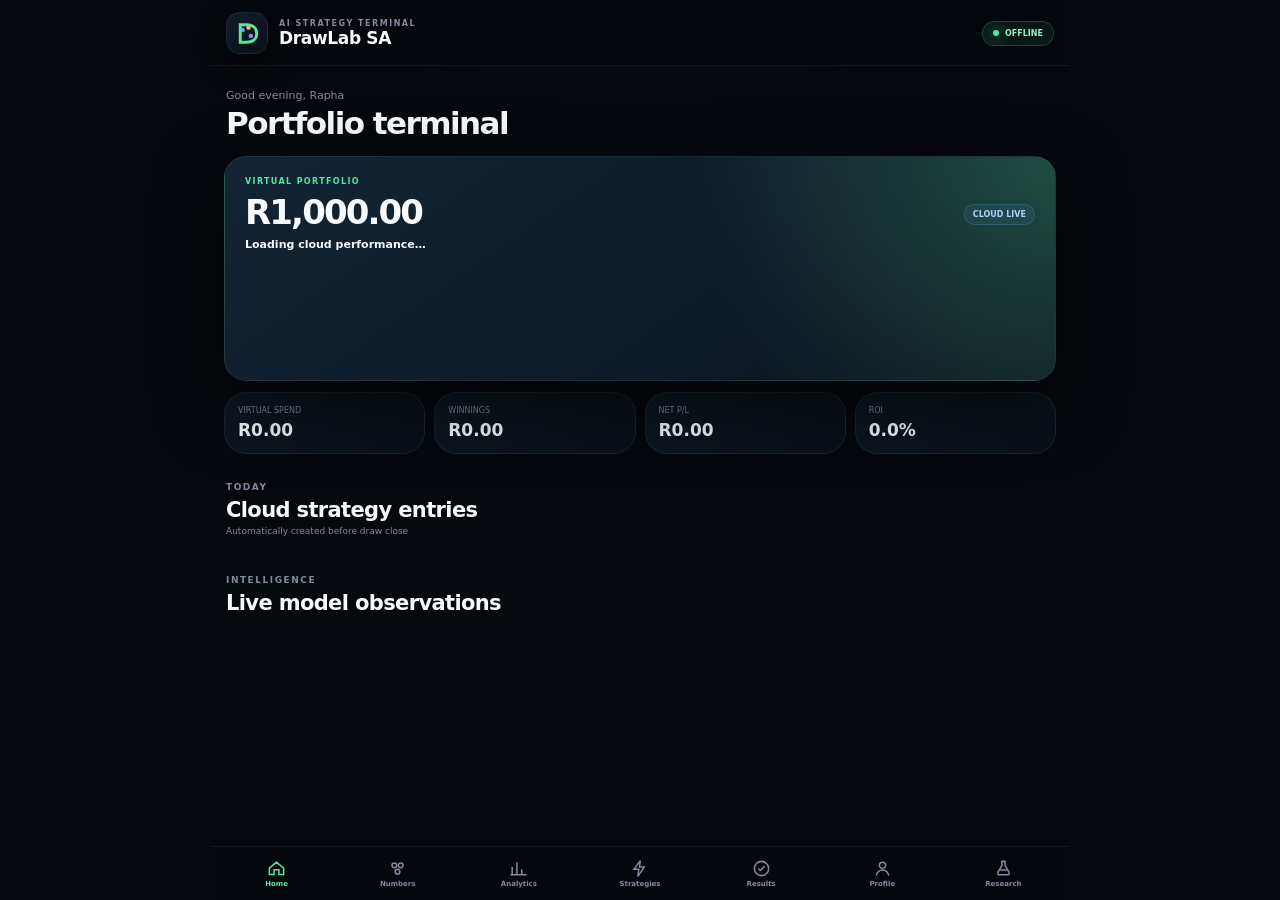
==== drawlab-sa/index.html @ 75c3b113 "Integrate DrawLab Research Engine v2" ====
<!doctype html>
<html lang="en">
<head>
<meta charset="utf-8">
<meta name="viewport" content="width=device-width,initial-scale=1,viewport-fit=cover">
<meta name="theme-color" content="#05080d">
<meta name="apple-mobile-web-app-capable" content="yes">
<title>DrawLab SA</title>
<style>
:root{--bg:#05080d;--surface:#0b1119;--surface2:#101926;--surface3:#162231;--line:#ffffff12;--text:#f7fafc;--muted:#7f8c9d;--green:#54e89c;--green2:#1fc977;--red:#ff6f7d;--amber:#f7bd55;--blue:#65a9ff;--purple:#a97cff;--shadow:0 24px 70px #0009;--radius:22px}
*{box-sizing:border-box}html{color-scheme:dark}body{margin:0;background:var(--bg);color:var(--text);font-family:Inter,ui-sans-serif,system-ui,-apple-system,BlinkMacSystemFont,"Segoe UI",sans-serif;-webkit-font-smoothing:antialiased}button,select{font:inherit}.app{max-width:860px;min-height:100vh;margin:auto;padding-bottom:94px;background:radial-gradient(80% 28% at 50% -8%,#1c4d7d35,transparent 70%),var(--bg)}
header{position:sticky;top:0;z-index:20;display:flex;align-items:center;justify-content:space-between;padding:calc(12px + env(safe-area-inset-top)) 16px 11px;background:#05080de8;backdrop-filter:blur(22px);border-bottom:1px solid var(--line)}.brand{display:flex;align-items:center;gap:11px}.logo{width:42px;height:42px;border-radius:14px;display:grid;place-items:center;background:linear-gradient(145deg,#111d29,#071019);border:1px solid var(--line);box-shadow:0 12px 30px #0008}.logo svg{width:31px}.brand small{display:block;color:var(--muted);font-size:8px;font-weight:850;letter-spacing:.19em}.brand strong{font-size:17px;letter-spacing:-.02em}.cloud{padding:7px 10px;border-radius:999px;border:1px solid #54e89c38;background:#54e89c12;color:#90f1bf;font-size:8px;font-weight:850;display:flex;align-items:center;gap:6px}.cloud:before{content:"";width:6px;height:6px;border-radius:50%;background:var(--green);box-shadow:0 0 14px var(--green)}
main{padding:14px}.view{display:none}.view.active{display:block;animation:fade .18s ease}@keyframes fade{from{opacity:.55;transform:translateY(4px)}}h1,h2,h3,p{margin:0}.intro{padding:9px 2px 15px}.intro p{color:var(--muted);font-size:11px}.intro h1{margin-top:3px;font-size:31px;letter-spacing:-.05em}.ey{color:var(--green);font-size:8px;letter-spacing:.17em;font-weight:900;margin-bottom:6px}.row,.head,.section{display:flex;justify-content:space-between;align-items:center;gap:10px}.section{align-items:end;margin:24px 2px 11px}.section h2{font-size:21px;letter-spacing:-.03em}.section p{color:var(--muted);font-size:9px;margin-top:4px}
.hero,.panel,.card,.metric,.notice{background:linear-gradient(145deg,#0d1721,#091018);border:1px solid var(--line);border-radius:var(--radius)}.hero{padding:20px;position:relative;overflow:hidden;background:radial-gradient(circle at 102% -2%,#54e89c42,transparent 43%),linear-gradient(145deg,#122535,#0b131d);box-shadow:var(--shadow)}.hero h2{font-size:34px;letter-spacing:-.055em}.delta{margin-top:6px;font-size:11px;font-weight:850}.positive{color:var(--green)}.negative{color:var(--red)}.tag{padding:5px 8px;border-radius:999px;background:#65a9ff15;border:1px solid #65a9ff33;color:#abd0ff;font-size:8px;font-weight:850}.spark{height:95px;margin-top:14px}.spark svg,.chart svg{width:100%;height:100%;display:block}.summary{display:grid;grid-template-columns:repeat(4,1fr);gap:9px;margin-top:11px}.metric{padding:13px}.metric span{display:block;color:var(--muted);font-size:8px}.metric strong{display:block;margin-top:5px;font-size:17px}.metric small{display:block;color:var(--muted);font-size:7px;margin-top:2px}
.stack{display:grid;gap:10px}.card,.panel{padding:15px}.card-head{display:flex;justify-content:space-between;gap:12px;align-items:flex-start}.strategy{display:flex;align-items:center;gap:10px}.rank{width:32px;height:32px;border-radius:10px;display:grid;place-items:center;background:var(--surface3);color:var(--green);font-weight:900}.strategy h3,.card h3{font-size:14px}.sub{color:var(--muted);font-size:9px;margin-top:4px}.balls{display:flex;flex-wrap:wrap;gap:7px;margin-top:13px}.ball{width:40px;height:40px;border-radius:50%;display:grid;place-items:center;background:linear-gradient(145deg,#27425d,#14263a);border:1px solid #ffffff20;font-weight:900;box-shadow:inset 0 1px #ffffff15}.ball.gold{background:linear-gradient(145deg,#ffe083,#dda12b);color:#251700}.meta{display:flex;justify-content:space-between;align-items:center;gap:8px;margin-top:11px;color:var(--muted);font-size:9px}.soft{padding:8px 10px;border-radius:11px;border:1px solid var(--line);background:var(--surface3);color:var(--text);font-weight:800}.primary{padding:10px 13px;border:0;border-radius:12px;background:linear-gradient(145deg,var(--green),var(--green2));color:#03130c;font-weight:900}.tabs{display:flex;gap:7px;overflow:auto;margin:10px 0 13px}.tabs button{white-space:nowrap;padding:8px 11px;border-radius:999px;border:1px solid var(--line);background:#ffffff07;color:var(--muted);font-size:9px;font-weight:800}.tabs button.active{background:var(--green);color:#03130c;border-color:transparent}
.kpi-grid{display:grid;grid-template-columns:repeat(2,1fr);gap:10px}.chart-card{padding:15px;background:linear-gradient(145deg,#0d1721,#091018);border:1px solid var(--line);border-radius:var(--radius)}.chart-top{display:flex;justify-content:space-between;align-items:flex-start}.chart-top h3{font-size:14px}.chart-top strong{font-size:17px}.chart{height:230px;margin-top:10px}.chart-grid line{stroke:#ffffff0d}.legend{display:flex;gap:12px;flex-wrap:wrap;color:var(--muted);font-size:8px}.dot{width:7px;height:7px;border-radius:50%;display:inline-block;margin-right:4px}.bars{display:grid;gap:11px}.bar-row{display:grid;grid-template-columns:112px 1fr 44px;gap:8px;align-items:center;font-size:9px}.track{height:8px;background:var(--surface3);border-radius:999px;overflow:hidden}.fill{height:100%;border-radius:999px;background:linear-gradient(90deg,var(--green),var(--blue))}.donut-layout{display:grid;grid-template-columns:145px 1fr;gap:16px;align-items:center}.donut{width:138px;height:138px;border-radius:50%;display:grid;place-items:center;background:conic-gradient(var(--red) 0 55%,var(--purple) 55% 80%,var(--blue) 80% 93%,var(--green) 93% 100%)}.donut:after{content:"";width:78px;height:78px;border-radius:50%;background:#0b131c}.heatmap{display:grid;grid-template-columns:repeat(10,1fr);gap:5px}.heat{aspect-ratio:1;border-radius:7px;display:grid;place-items:center;font-size:8px;font-weight:850;background:#173427}.heat.mid{background:#5e5b21}.heat.hot{background:#c34d2d}.calendar{display:grid;grid-template-columns:repeat(7,1fr);gap:6px}.day{aspect-ratio:1;border-radius:8px;display:grid;place-items:center;background:var(--surface3);font-size:8px;position:relative}.day.profit:after,.day.loss:after,.day.pending:after{content:"";position:absolute;bottom:4px;width:5px;height:5px;border-radius:50%}.day.profit:after{background:var(--green)}.day.loss:after{background:var(--red)}.day.pending:after{background:var(--amber)}.notice{padding:13px;color:var(--muted);font-size:10px;line-height:1.5}.payout-exact{color:var(--green)}.payout-est{color:var(--amber)}.empty{padding:28px 16px;text-align:center;color:var(--muted)}
nav{position:fixed;left:50%;bottom:0;transform:translateX(-50%);z-index:30;width:min(860px,100%);display:grid;grid-template-columns:repeat(7,1fr);padding:7px 6px calc(7px + env(safe-area-inset-bottom));background:#05080def;backdrop-filter:blur(22px);border-top:1px solid var(--line)}.nav{border:0;background:none;color:var(--muted);display:grid;place-items:center;gap:2px;padding:5px 1px}.nav svg{width:19px;height:19px;fill:none;stroke:currentColor;stroke-width:1.9}.nav small{font-size:7px;font-weight:750}.nav.active{color:var(--green)}
@media(max-width:560px){.summary{grid-template-columns:1fr 1fr}.kpi-grid{grid-template-columns:1fr}.donut-layout{grid-template-columns:120px 1fr}.donut{width:112px;height:112px}.donut:after{width:62px;height:62px}.heatmap{grid-template-columns:repeat(8,1fr)}}

/* MATCH_INSPECTOR_V1 */
.tag{cursor:pointer;transition:transform .16s ease,background .16s ease,border-color .16s ease}.tag:hover{transform:translateY(-1px);background:#65a9ff24;border-color:#65a9ff66}.tag:focus-visible{outline:2px solid var(--blue);outline-offset:3px}.match-modal{position:fixed;inset:0;z-index:100;display:none;align-items:flex-end;justify-content:center;background:#000a;backdrop-filter:blur(8px);padding:16px}.match-modal.open{display:flex}.match-sheet{width:min(560px,100%);max-height:min(82vh,720px);overflow:auto;border:1px solid #ffffff1c;border-radius:26px;background:linear-gradient(155deg,#111d29,#080e15);box-shadow:0 30px 100px #000;padding:20px;animation:sheetIn .2s ease}@keyframes sheetIn{from{transform:translateY(18px);opacity:.5}}.match-sheet-head{display:flex;align-items:flex-start;justify-content:space-between;gap:12px}.match-close{width:36px;height:36px;border-radius:12px;border:1px solid var(--line);background:var(--surface3);color:var(--text);font-size:20px;line-height:1;cursor:pointer}.match-section{margin-top:20px}.match-section-title{display:flex;justify-content:space-between;align-items:center;color:var(--muted);font-size:9px;font-weight:850;letter-spacing:.1em;text-transform:uppercase;margin-bottom:9px}.match-ball{width:42px;height:42px;border-radius:50%;display:grid;place-items:center;background:linear-gradient(145deg,#253f59,#132437);border:1px solid #ffffff20;font-weight:900}.match-ball.hit{background:linear-gradient(145deg,#65f0ad,#20bb70);border-color:#83f6c0;color:#03140c;box-shadow:0 0 24px #54e89c42}.match-ball.miss{opacity:.42}.match-ball.bonus-hit{background:linear-gradient(145deg,#ffe082,#d99a27);color:#241600;box-shadow:0 0 24px #f7bd5540}.match-summary{display:grid;grid-template-columns:repeat(3,1fr);gap:8px;margin-top:18px}.match-stat{padding:12px;border-radius:15px;background:var(--surface2);border:1px solid var(--line)}.match-stat span{display:block;color:var(--muted);font-size:8px}.match-stat strong{display:block;margin-top:4px;font-size:15px}.match-explainer{margin-top:16px;padding:13px;border-radius:15px;background:#65a9ff0d;border:1px solid #65a9ff26;color:#b8c9dc;font-size:10px;line-height:1.55}@media(min-width:620px){.match-modal{align-items:center}}@media(max-width:420px){.match-summary{grid-template-columns:1fr 1fr}.match-summary .match-stat:last-child{grid-column:1/-1}}


/* RESEARCH_V2_UI */
.research-hero{padding:18px;background:radial-gradient(circle at 100% 0,#a97cff22,transparent 46%),linear-gradient(145deg,#111b29,#091019);border:1px solid var(--line);border-radius:var(--radius)}
.research-hero h2{font-size:24px;letter-spacing:-.04em}.research-hero p{margin-top:8px;color:var(--muted);font-size:10px;line-height:1.55}.research-pill{display:inline-flex;margin-top:12px;padding:6px 9px;border:1px solid #a97cff44;background:#a97cff12;color:#c9afff;border-radius:999px;font-size:8px;font-weight:900;letter-spacing:.06em}
.research-grid{display:grid;grid-template-columns:repeat(3,1fr);gap:9px}.research-card{padding:14px;background:linear-gradient(145deg,#0d1721,#091018);border:1px solid var(--line);border-radius:18px}.research-card h3{font-size:13px}.research-card p{color:var(--muted);font-size:9px;line-height:1.45;margin-top:5px}.research-big{font-size:24px;font-weight:900;letter-spacing:-.04em;margin-top:9px}.research-table{display:grid;gap:7px}.research-row{display:grid;grid-template-columns:minmax(110px,1.35fr) repeat(3,minmax(62px,.65fr));align-items:center;gap:7px;padding:10px 11px;border-radius:13px;background:#ffffff05;border:1px solid var(--line);font-size:9px}.research-row.header{background:transparent;border:0;color:var(--muted);padding:2px 11px;font-size:8px;font-weight:850}.research-row strong{font-size:10px}.research-status{display:inline-flex;padding:4px 7px;border-radius:999px;font-size:7px;font-weight:900;border:1px solid var(--line);background:#ffffff08}.research-status.good{color:var(--green);border-color:#54e89c36;background:#54e89c10}.research-status.warn{color:var(--amber);border-color:#f7bd5540;background:#f7bd5510}.research-status.lab{color:#c9afff;border-color:#a97cff44;background:#a97cff12}.research-note{padding:13px 14px;border-radius:15px;background:#65a9ff0b;border:1px solid #65a9ff22;color:#b9cadc;font-size:9px;line-height:1.55}.weight-grid{display:grid;grid-template-columns:repeat(5,1fr);gap:6px;margin-top:10px}.weight-grid div{padding:8px 4px;border-radius:10px;text-align:center;background:var(--surface2);border:1px solid var(--line)}.weight-grid span{display:block;color:var(--muted);font-size:7px}.weight-grid strong{display:block;margin-top:2px;font-size:10px}.research-live{display:grid;grid-template-columns:repeat(4,1fr);gap:8px}.research-live .metric{min-width:0}.research-live .metric strong{font-size:15px}@media(max-width:620px){.research-grid{grid-template-columns:1fr}.research-row{grid-template-columns:1.2fr repeat(3,.6fr);font-size:8px}.research-live{grid-template-columns:1fr 1fr}.weight-grid{grid-template-columns:repeat(3,1fr)}}

</style>
</head>
<body><div class="app">
<header><div class="brand"><div class="logo"><svg viewBox="0 0 64 64"><path d="M17 14h13c13 0 21 7 21 18S43 50 30 50H17z" fill="none" stroke="#54e89c" stroke-width="6"/><circle cx="22" cy="25" r="4.5" fill="#65a9ff"/><circle cx="34" cy="20" r="4.5" fill="#f7bd55"/><circle cx="39" cy="37" r="4.5" fill="#a97cff"/></svg></div><div><small>AI STRATEGY TERMINAL</small><strong id="pageTitle">DrawLab SA</strong></div></div><span id="syncStatus" class="cloud">SYNCING</span></header>
<main>
<section id="home" class="view active"><div class="intro"><p>Good evening, Rapha</p><h1>Portfolio terminal</h1></div><article class="hero"><div class="head"><div><p class="ey">VIRTUAL PORTFOLIO</p><h2 id="balance">R1,000.00</h2><p id="portfolioDelta" class="delta">Loading cloud performance…</p></div><span class="tag">CLOUD LIVE</span></div><div class="spark"><svg id="homeSpark" viewBox="0 0 640 110" preserveAspectRatio="none"></svg></div></article><div class="summary"><div class="metric"><span>VIRTUAL SPEND</span><strong id="spent">R0.00</strong></div><div class="metric"><span>WINNINGS</span><strong id="won">R0.00</strong></div><div class="metric"><span>NET P/L</span><strong id="net">R0.00</strong></div><div class="metric"><span>ROI</span><strong id="roi">0.0%</strong></div></div><div class="section"><div><p class="ey">TODAY</p><h2>Cloud strategy entries</h2><p>Automatically created before draw close</p></div></div><div id="todayTickets" class="stack"></div><div class="section"><div><p class="ey">INTELLIGENCE</p><h2>Live model observations</h2></div></div><div id="insights" class="stack"></div></section>
<section id="numbers" class="view"><div class="intro"><p>Automatic model output</p><h1>Today’s numbers</h1></div><div id="gameTabs" class="tabs"><button class="active" data-game="all">All games</button><button data-game="Daily Lotto">Daily Lotto</button><button data-game="Lotto">Lotto</button><button data-game="PowerBall">PowerBall</button></div><div id="numberCards" class="stack"></div><div class="notice">Every valid combination has equal mathematical odds. DrawLab compares strategies and records outcomes; it does not predict random events.</div></section>
<section id="analytics" class="view"><div class="intro"><p>Performance, risk and attribution</p><h1>Analytics</h1></div><div class="summary"><div class="metric"><span>BALANCE</span><strong id="aBalance">—</strong></div><div class="metric"><span>NET P/L</span><strong id="aNet">—</strong></div><div class="metric"><span>WIN RATE</span><strong id="winRate">—</strong></div><div class="metric"><span>SETTLED DRAWS</span><strong id="settledDraws">—</strong></div></div><div class="section"><div><p class="ey">PORTFOLIO</p><h2>Bankroll curve</h2><p>Actual cloud ledger progression</p></div><span class="tag">ALL TIME</span></div><div class="chart-card"><div class="chart-top"><div><h3>Portfolio value</h3><p class="sub">Starting bankroll less stakes plus payouts</p></div><strong id="chartValue">—</strong></div><div class="chart"><svg id="portfolioChart" viewBox="0 0 640 240" preserveAspectRatio="none"></svg></div></div><div class="section"><div><p class="ey">ATTRIBUTION</p><h2>Strategy performance</h2></div></div><div class="chart-card"><div id="strategyBars" class="bars"></div></div><div class="section"><div><p class="ey">OUTCOMES</p><h2>Win / loss distribution</h2></div></div><div class="chart-card donut-layout"><div id="donut" class="donut"></div><div id="outcomeBars" class="bars"></div></div><div class="section"><div><p class="ey">NUMBER SIGNALS</p><h2>Observed result frequency</h2></div></div><div class="chart-card"><div id="heatmap" class="heatmap"></div><div class="meta"><span>Cool</span><span>Recent result frequency</span><span>Hot</span></div></div><div class="section"><div><p class="ey">ACTIVITY</p><h2>Draw calendar</h2></div></div><div class="chart-card"><div id="calendar" class="calendar"></div><div class="meta"><span class="positive">● Profit</span><span class="negative">● Loss</span><span style="color:var(--amber)">● Pending</span></div></div></section>
<section id="strategies" class="view"><div class="intro"><p>Head-to-head live performance</p><h1>Strategy league</h1></div><div id="strategyList" class="stack"></div></section>
<section id="results" class="view"><div class="intro"><p>Official draw and payout data</p><h1>Results</h1></div><div id="resultTabs" class="tabs"><button class="active" data-result="all">All</button><button data-result="Daily Lotto">Daily Lotto</button><button data-result="Lotto">Lotto</button><button data-result="PowerBall">PowerBall</button></div><div id="resultList" class="stack"></div></section>
<section id="profile" class="view"><div class="intro"><p>System and methodology</p><h1>Profile</h1></div><div class="panel"><div class="card-head"><div><p class="ey">RAPHA PRETORIUS</p><h3>DrawLab SA virtual research account</h3><p class="sub">Cloud tracking runs independently of the app.</p></div><span class="tag">ACTIVE</span></div></div><div class="section"><div><p class="ey">SYSTEM</p><h2>Automation status</h2></div></div><div class="stack"><div class="card"><div class="card-head"><div><h3>Daily cloud jobs</h3><p class="sub">Creates virtual entries and settles results</p></div><span class="positive">ONLINE</span></div></div><div class="card"><div class="card-head"><div><h3>Payout engine</h3><p class="sub">Exact published prize tables with estimate fallback</p></div><span class="positive">ONLINE</span></div></div><div class="card"><div class="card-head"><div><h3>Data refresh</h3><p class="sub">App refreshes the cloud ledger every five minutes</p></div><span class="positive">ONLINE</span></div></div></div><div class="notice" style="margin-top:14px">DrawLab is an analytical tracking experiment. It does not improve the mathematical odds of a lottery combination.</div></section>

<section id="research" class="view">
  <div class="intro"><p>Walk-forward model laboratory</p><h1>Research engine</h1></div>
  <article class="research-hero"><p class="ey">DRAWS FIRST, CLAIMS SECOND</p><h2>Champion vs challenger research</h2><p>DrawLab treats random, independent draws as the null hypothesis. Live v1.0 strategies stay frozen while challengers are tested strictly out-of-sample. Played-ticket outcomes evaluate a model; they do not directly boost or punish individual numbers.</p><span class="research-pill">RESEARCH ENGINE v2.0</span></article>
  <div class="section"><div><p class="ey">DATA FOUNDATION</p><h2>Historical coverage</h2><p>Only validated draws are admitted to model research</p></div></div><div id="researchCoverage" class="research-grid"></div>
  <div class="section"><div><p class="ey">CONTROL GROUP</p><h2>Theoretical chance baseline</h2><p>No random tickets are played; chance is used only as the statistical control</p></div></div><div id="researchBaseline" class="research-grid"></div>
  <div class="section"><div><p class="ey">PERSISTENCE</p><h2>Hold-period experiment</h2><p>Which strategies benefit from refreshing every draw versus holding the same line?</p></div></div><div id="researchHold" class="stack"></div>
  <div class="section"><div><p class="ey">CHALLENGER LAB</p><h2>Weighted Historical v2</h2><p>Centre-of-range bias removed; candidate weights are selected on validation data and judged on a later held-out period</p></div></div><div id="researchChallenger" class="stack"></div>
  <div class="section"><div><p class="ey">LIVE EXPERIMENT</p><h2>v1.0 evidence so far</h2><p>Real virtual tickets are evaluation data only</p></div></div><div id="researchLive" class="stack"></div>
  <div class="section"><div><p class="ey">METHOD</p><h2>Research rules</h2></div></div><div id="researchNotes" class="stack"></div>
</section>

</main>
<nav>
<button class="nav active" data-view="home"><svg viewBox="0 0 24 24"><path d="M3 11.5 12 4l9 7.5v8H15v-6H9v6H3z"/></svg><small>Home</small></button>
<button class="nav" data-view="numbers"><svg viewBox="0 0 24 24"><circle cx="8" cy="8" r="3"/><circle cx="16" cy="8" r="3"/><circle cx="12" cy="16" r="3"/></svg><small>Numbers</small></button>
<button class="nav" data-view="analytics"><svg viewBox="0 0 24 24"><path d="M4 20V10M10 20V4M16 20v-7M22 20H2"/></svg><small>Analytics</small></button>
<button class="nav" data-view="strategies"><svg viewBox="0 0 24 24"><path d="M13 2 5 13h6l-1 9 8-12h-6z"/></svg><small>Strategies</small></button>
<button class="nav" data-view="results"><svg viewBox="0 0 24 24"><circle cx="12" cy="12" r="9"/><path d="m8 12 2.5 2.5L16 9"/></svg><small>Results</small></button>
<button class="nav" data-view="profile"><svg viewBox="0 0 24 24"><circle cx="12" cy="8" r="4"/><path d="M4 21c1.5-5 4-7 8-7s6.5 2 8 7"/></svg><small>Profile</small></button>
<button class="nav" data-view="research" aria-label="Research"><svg viewBox="0 0 24 24"><path d="M9 3h6M10 3v5l-5 9a2 2 0 0 0 1.7 3h10.6A2 2 0 0 0 19 17l-5-9V3M8 14h8"/></svg><small>Research</small></button></nav></div>
<script>
const CLOUD='https://raw.githubusercontent.com/Mr-Meow-ZA/yeet/master/drawlab-sa/data/cloud-state.json';let state=null,gameFilter='all',resultFilter='all';const $=id=>document.getElementById(id);const money=n=>new Intl.NumberFormat('en-ZA',{style:'currency',currency:'ZAR'}).format(Number(n||0));
function balls(nums,bonus){return '<div class="balls">'+(nums||[]).map(n=>'<span class="ball">'+n+'</span>').join('')+(bonus!=null?'<span class="ball gold">'+bonus+'</span>':'')+'</div>'}
function ticketResult(t){return (state.results||[]).find(r=>r.date===t.date&&r.game===t.game)}
function enriched(){return (state.virtual?.tickets||[]).map(t=>{const r=ticketResult(t);if(!r)return {...t,matches:null,pending:true};const matches=t.numbers.filter(n=>r.numbers.includes(n)).length;const bonusMatch=t.game==='PowerBall'?t.bonus===r.bonus:t.game==='Lotto'?t.numbers.includes(r.bonus):false;return {...t,matches,bonusMatch,pending:false,payoutType:r.payout_type||'unknown'}})}
function stats(){const ts=enriched(),spent=ts.reduce((s,t)=>s+Number(t.cost||0),0),won=ts.reduce((s,t)=>s+Number(t.won||0),0),start=Number(state.virtual?.starting_bankroll||1000),settled=ts.filter(t=>!t.pending),wins=settled.filter(t=>Number(t.won||0)>0);return{ts,spent,won,start,net:won-spent,balance:start-spent+won,roi:spent?(won-spent)/spent*100:0,settled,wins,winRate:settled.length?wins.length/settled.length*100:0}}
function linePath(values,w=640,h=220,p=14){if(!values.length)return'';const min=Math.min(...values),max=Math.max(...values),range=max-min||1;return values.map((v,i)=>`${i?'L':'M'} ${p+(w-p*2)*(i/Math.max(1,values.length-1))} ${p+(h-p*2)*(1-(v-min)/range)}`).join(' ')}
function portfolioSeries(s){let bal=s.start;const arr=[bal];[...s.ts].sort((a,b)=>a.date.localeCompare(b.date)).forEach(t=>{bal-=Number(t.cost||0);bal+=Number(t.won||0);arr.push(bal)});return arr}
function drawLineChart(svgId,values){const svg=$(svgId);const path=linePath(values,640,220,16);svg.innerHTML='<defs><linearGradient id="area-'+svgId+'" x1="0" x2="0" y1="0" y2="1"><stop stop-color="#54e89c" stop-opacity=".35"/><stop offset="1" stop-color="#54e89c" stop-opacity="0"/></linearGradient></defs><g class="chart-grid"><line x1="0" y1="35" x2="640" y2="35"/><line x1="0" y1="95" x2="640" y2="95"/><line x1="0" y1="155" x2="640" y2="155"/><line x1="0" y1="215" x2="640" y2="215"/></g><path d="'+path+' L624 220 L16 220Z" fill="url(#area-'+svgId+')"/><path d="'+path+'" fill="none" stroke="#54e89c" stroke-width="4" stroke-linecap="round" stroke-linejoin="round"/>'}
function render(){if(!state)return;const s=stats(),series=portfolioSeries(s);balance.textContent=money(s.balance);portfolioDelta.textContent=(s.net>=0?'▲ ':'▼ ')+money(Math.abs(s.net))+' · '+s.roi.toFixed(1)+'%';portfolioDelta.className='delta '+(s.net>=0?'positive':'negative');spent.textContent=money(s.spent);won.textContent=money(s.won);net.textContent=money(s.net);net.className=s.net>=0?'positive':'negative';roi.textContent=s.roi.toFixed(1)+'%';roi.className=s.roi>=0?'positive':'negative';aBalance.textContent=money(s.balance);aNet.textContent=money(s.net);aNet.className=s.net>=0?'positive':'negative';winRate.textContent=s.winRate.toFixed(1)+'%';settledDraws.textContent=s.settled.length;chartValue.textContent=money(s.balance);drawLineChart('homeSpark',series);drawLineChart('portfolioChart',series);renderToday(s);renderNumbers(s);renderStrategies(s);renderResults();renderAnalytics(s);renderInsights(s);syncStatus.textContent=state.status==='ok'?'CLOUD LIVE':'PARTIAL SYNC'}
function renderToday(s){const today=new Date().toISOString().slice(0,10),list=s.ts.filter(t=>t.date===today);todayTickets.innerHTML=list.length?list.map(t=>ticketCard(t)).join(''):'<div class="empty">Today’s cloud entries have not been generated yet.</div>'}
function ticketCard(t){return '<article class="card"><div class="card-head"><div><p class="ey">'+t.game.toUpperCase()+'</p><h3>'+t.strategy+'</h3><p class="sub">'+t.date+' · Virtual stake '+money(t.cost)+'</p></div><span class="tag">'+(t.pending?'PENDING':t.matches+' MATCH'+(t.matches===1?'':'ES'))+'</span></div>'+balls(t.numbers,t.bonus)+'<div class="meta"><span>'+(t.pending?'Awaiting official result':(t.payoutType==='exact'?'Exact payout':'Estimated payout'))+'</span><strong class="'+(t.pending?'payout-est':Number(t.won)>0?'positive':'negative')+'">'+(t.pending?'OPEN':money(Number(t.won||0)-Number(t.cost||0)))+'</strong></div></article>'}
function renderNumbers(s){let list=[...s.ts].sort((a,b)=>b.date.localeCompare(a.date));if(gameFilter!=='all')list=list.filter(t=>t.game===gameFilter);numberCards.innerHTML=list.slice(0,30).map(ticketCard).join('')||'<div class="empty">No entries for this game yet.</div>'}
function renderStrategies(s){const groups={};s.ts.forEach(t=>{groups[t.strategy]??={spent:0,won:0,count:0,wins:0,matches:0,settled:0};const g=groups[t.strategy];g.spent+=Number(t.cost||0);g.won+=Number(t.won||0);g.count++;if(!t.pending){g.settled++;g.matches+=t.matches||0;if(Number(t.won||0)>0)g.wins++}});const rows=Object.entries(groups).map(([name,g])=>({name,...g,roi:g.spent?(g.won-g.spent)/g.spent*100:0,avg:g.settled?g.matches/g.settled:0})).sort((a,b)=>b.roi-a.roi);strategyList.innerHTML=rows.map((g,i)=>'<article class="card"><div class="card-head"><div class="strategy"><span class="rank">'+(i+1)+'</span><div><h3>'+g.name+'</h3><p class="sub">'+g.count+' cloud entries</p></div></div><strong class="'+(g.roi>=0?'positive':'negative')+'">'+g.roi.toFixed(1)+'% ROI</strong></div><div class="summary" style="margin-top:12px"><div class="metric"><span>SPENT</span><strong>'+money(g.spent)+'</strong></div><div class="metric"><span>WON</span><strong>'+money(g.won)+'</strong></div><div class="metric"><span>AVG MATCH</span><strong>'+g.avg.toFixed(2)+'</strong></div><div class="metric"><span>WIN RATE</span><strong>'+(g.settled?g.wins/g.settled*100:0).toFixed(1)+'%</strong></div></div></article>').join('');const max=Math.max(...rows.map(r=>Math.abs(r.roi)),1);strategyBars.innerHTML=rows.map(r=>'<div class="bar-row"><span>'+r.name+'</span><div class="track"><div class="fill" style="width:'+Math.max(5,Math.abs(r.roi)/max*100)+'%;background:'+(r.roi>=0?'linear-gradient(90deg,var(--green),var(--blue))':'var(--red)')+'"></div></div><strong class="'+(r.roi>=0?'positive':'negative')+'">'+r.roi.toFixed(1)+'%</strong></div>').join('')}
function renderResults(){let list=[...(state.results||[])].sort((a,b)=>b.date.localeCompare(a.date));if(resultFilter!=='all')list=list.filter(r=>r.game===resultFilter);resultList.innerHTML=list.map(r=>'<article class="card"><div class="card-head"><div><p class="ey">OFFICIAL DRAW</p><h3>'+r.game+'</h3><p class="sub">'+r.date+'</p></div><span class="tag">'+(r.payout_type==='exact'?'EXACT PAYOUTS':'ESTIMATED')+'</span></div>'+balls(r.numbers,r.bonus)+'<div class="meta"><span>'+Object.keys(r.payouts||{}).length+' prize divisions loaded</span><strong class="'+(r.payout_type==='exact'?'payout-exact':'payout-est')+'">'+(r.payout_type||'unknown').toUpperCase()+'</strong></div></article>').join('')}
function renderAnalytics(s){const losses=s.settled.filter(t=>Number(t.won||0)===0).length,small=s.settled.filter(t=>Number(t.won||0)>0&&Number(t.won||0)<50).length,medium=s.settled.filter(t=>Number(t.won||0)>=50&&Number(t.won||0)<1000).length,large=s.settled.filter(t=>Number(t.won||0)>=1000).length,total=Math.max(1,s.settled.length);const lp=losses/total*100,sp=small/total*100,mp=medium/total*100,gb=large/total*100;donut.style.background=`conic-gradient(var(--red) 0 ${lp}%,var(--purple) ${lp}% ${lp+sp}%,var(--blue) ${lp+sp}% ${lp+sp+mp}%,var(--green) ${lp+sp+mp}% 100%)`;outcomeBars.innerHTML=[['Losses',lp,'var(--red)'],['Small wins',sp,'var(--purple)'],['Medium wins',mp,'var(--blue)'],['Large wins',gb,'var(--green)']].map(x=>'<div class="bar-row"><span>'+x[0]+'</span><div class="track"><div class="fill" style="width:'+x[1]+'%;background:'+x[2]+'"></div></div><strong>'+x[1].toFixed(0)+'%</strong></div>').join('');const freq={};(state.results||[]).forEach(r=>(r.numbers||[]).forEach(n=>freq[n]=(freq[n]||0)+1));const max=Math.max(...Object.values(freq),1);heatmap.innerHTML=Array.from({length:52},(_,i)=>{const n=i+1,v=freq[n]||0,cl=v/max>.66?'hot':v/max>.33?'mid':'';return '<div class="heat '+cl+'">'+n+'</div>'}).join('');calendar.innerHTML=Array.from({length:35},(_,i)=>{const d=i+1;const ds='2026-08-'+String(d).padStart(2,'0');const ts=s.ts.filter(t=>t.date===ds);let cl='';if(ts.length)cl=ts.some(t=>t.pending)?'pending':ts.reduce((a,t)=>a+Number(t.won||0)-Number(t.cost||0),0)>=0?'profit':'loss';return '<div class="day '+cl+'">'+d+'</div>'}).join('')}
function renderInsights(s){const by={};s.ts.forEach(t=>{by[t.strategy]??={spent:0,won:0};by[t.strategy].spent+=Number(t.cost||0);by[t.strategy].won+=Number(t.won||0)});const best=Object.entries(by).map(([n,x])=>({n,roi:x.spent?(x.won-x.spent)/x.spent*100:0})).sort((a,b)=>b.roi-a.roi)[0];const exact=(state.results||[]).filter(r=>r.payout_type==='exact').length,total=(state.results||[]).length;insights.innerHTML='<div class="card"><div class="card-head"><div><p class="ey">LEADING MODEL</p><h3>'+(best?.n||'Awaiting data')+'</h3><p class="sub">'+(best?best.roi.toFixed(1)+'% live virtual ROI':'No strategy results yet')+'</p></div><span class="tag">LIVE</span></div></div><div class="card"><div class="card-head"><div><p class="ey">PAYOUT QUALITY</p><h3>'+exact+' of '+total+' result tables exact</h3><p class="sub">Estimated labels are shown when a source is unavailable.</p></div><span class="'+(exact===total?'positive':'payout-est')+'">'+(exact===total?'VERIFIED':'MIXED')+'</span></div></div>'}
async function sync(){syncStatus.textContent='SYNCING';try{const r=await fetch(CLOUD+'?t='+Date.now(),{cache:'no-store'});if(!r.ok)throw Error('HTTP '+r.status);state=await r.json();render()}catch(e){syncStatus.textContent='OFFLINE';console.error(e)}}
document.querySelectorAll('.nav').forEach(b=>b.onclick=()=>{document.querySelectorAll('.nav').forEach(x=>x.classList.remove('active'));document.querySelectorAll('.view').forEach(x=>x.classList.remove('active'));b.classList.add('active');$(b.dataset.view).classList.add('active');pageTitle.textContent=b.dataset.view==='home'?'DrawLab SA':b.querySelector('small').textContent});document.querySelectorAll('[data-game]').forEach(b=>b.onclick=()=>{document.querySelectorAll('[data-game]').forEach(x=>x.classList.remove('active'));b.classList.add('active');gameFilter=b.dataset.game;renderNumbers(stats())});document.querySelectorAll('[data-result]').forEach(b=>b.onclick=()=>{document.querySelectorAll('[data-result]').forEach(x=>x.classList.remove('active'));b.classList.add('active');resultFilter=b.dataset.result;renderResults()});sync();setInterval(sync,300000);
</script>
<div id="matchModal" class="match-modal" aria-hidden="true" role="dialog" aria-modal="true" aria-labelledby="matchModalTitle">
  <div class="match-sheet">
    <div class="match-sheet-head">
      <div><p class="ey">MATCH BREAKDOWN</p><h2 id="matchModalTitle">Ticket matches</h2><p id="matchModalSub" class="sub"></p></div>
      <button id="matchModalClose" class="match-close" aria-label="Close match breakdown">×</button>
    </div>
    <div id="matchModalBody"></div>
  </div>
</div>


<script>
(function(){
  const modal=document.getElementById('matchModal'),body=document.getElementById('matchModalBody'),title=document.getElementById('matchModalTitle'),sub=document.getElementById('matchModalSub'),close=document.getElementById('matchModalClose');
  const esc=s=>String(s??'').replace(/[&<>"']/g,c=>({'&':'&amp;','<':'&lt;','>':'&gt;','"':'&quot;',"'":'&#39;'}[c]));
  const money=n=>'R '+Number(n||0).toFixed(2).replace('.',',');
  function resultFor(t){return (state?.results||[]).find(r=>r.date===t.date&&r.game===t.game)}
  function locateTicket(card){
    const strategy=(card.querySelector('h3')?.textContent||'').trim();
    const game=(card.querySelector('.ey')?.textContent||'').trim();
    const date=(card.querySelector('.sub')?.textContent||'').match(/20\d{2}-\d{2}-\d{2}/)?.[0];
    const candidates=(state?.virtual?.tickets||[]).filter(t=>t.strategy===strategy&&(!game||t.game.toUpperCase()===game.toUpperCase())&&(!date||t.date===date));
    return candidates.sort((a,b)=>String(b.created_at||'').localeCompare(String(a.created_at||'')))[0];
  }
  function balls(values,hits,bonusValue,bonusHit){
    return '<div class="balls">'+(values||[]).map(n=>'<span class="match-ball '+(hits.has(n)?'hit':'miss')+'">'+esc(n)+'</span>').join('')+(bonusValue!=null?'<span class="match-ball '+(bonusHit?'bonus-hit':'miss')+'">'+esc(bonusValue)+'</span>':'')+'</div>';
  }
  function openTicket(t){
    const r=resultFor(t); if(!r)return;
    const hitSet=new Set((t.numbers||[]).filter(n=>(r.numbers||[]).includes(n)));
    const pb=t.game==='PowerBall'&&t.bonus!=null&&t.bonus===r.bonus;
    const lottoBonus=t.game==='Lotto'&&r.bonus!=null&&(t.numbers||[]).includes(r.bonus);
    title.textContent=t.strategy;
    sub.textContent=t.game+' · '+t.date;
    const prize=Number(t.won||0),cost=Number(t.cost||0);
    const bonusLabel=t.game==='PowerBall'?'PowerBall':t.game==='Lotto'?'Bonus ball':null;
    body.innerHTML=
      '<div class="match-section"><div class="match-section-title"><span>Your ticket</span><span>'+hitSet.size+' main match'+(hitSet.size===1?'':'es')+'</span></div>'+balls(t.numbers,hitSet,t.bonus,pb)+'</div>'+ 
      '<div class="match-section"><div class="match-section-title"><span>Official result</span><span>'+esc(r.payout_type==='exact'?'Verified payout':'Estimated payout')+'</span></div>'+balls(r.numbers,new Set(r.numbers||[]),r.bonus,true)+'</div>'+ 
      '<div class="match-summary"><div class="match-stat"><span>MAIN MATCHES</span><strong>'+hitSet.size+'</strong></div><div class="match-stat"><span>'+(bonusLabel||'RESULT')+'</span><strong>'+(bonusLabel?(pb||lottoBonus?'Matched':'Not matched'):'Settled')+'</strong></div><div class="match-stat"><span>NET RESULT</span><strong class="'+(prize-cost>=0?'positive':'negative')+'">'+money(prize-cost)+'</strong></div></div>'+ 
      '<div class="match-explainer">Matched ticket numbers are highlighted in green. '+(t.game==='PowerBall'?'The gold ball shows the separately drawn PowerBall.':t.game==='Lotto'?'The gold ball shows the separately drawn Lotto bonus ball.':'Daily Lotto has no bonus ball.')+'</div>';
    modal.classList.add('open');modal.setAttribute('aria-hidden','false');close.focus();
  }
  function shut(){modal.classList.remove('open');modal.setAttribute('aria-hidden','true')}
  document.addEventListener('click',e=>{
    const badge=e.target.closest('.tag');
    if(badge&&/^\d+\s+MATCH(?:ES)?$/i.test(badge.textContent.trim())){const t=locateTicket(badge.closest('.card'));if(t)openTicket(t);return}
    if(e.target===modal||e.target===close)shut();
  });
  document.addEventListener('keydown',e=>{if(e.key==='Escape'&&modal.classList.contains('open'))shut()});
  document.addEventListener('DOMContentLoaded',()=>{document.querySelectorAll('.tag').forEach(x=>{if(/^\d+\s+MATCH(?:ES)?$/i.test(x.textContent.trim())){x.tabIndex=0;x.setAttribute('role','button');x.setAttribute('aria-label',x.textContent.trim()+'. View matched numbers.')}})});
  document.addEventListener('keydown',e=>{if((e.key==='Enter'||e.key===' ')&&e.target.matches('.tag[role="button"]')){e.preventDefault();e.target.click()}});
  const observer=new MutationObserver(()=>document.querySelectorAll('.tag').forEach(x=>{if(/^\d+\s+MATCH(?:ES)?$/i.test(x.textContent.trim())&&!x.hasAttribute('role')){x.tabIndex=0;x.setAttribute('role','button');x.setAttribute('aria-label',x.textContent.trim()+'. View matched numbers.')}}));
  observer.observe(document.body,{childList:true,subtree:true});
})();
</script>


<style>
/* STRATEGY_CATALOG_V1 */
.strategy-catalog-note{margin:0 0 12px;padding:13px 14px;border-radius:16px;border:1px solid #65a9ff2c;background:#65a9ff0b;color:#aebfd2;font-size:10px;line-height:1.55}.strategy-catalog-note strong{color:var(--text)}
.catalog-status{padding:5px 8px;border-radius:999px;border:1px solid #f7bd5538;background:#f7bd5510;color:#f8ce82;font-size:8px;font-weight:850;white-space:nowrap}
.catalog-version{color:var(--muted);font-size:8px;margin-top:3px}.catalog-hypothesis{margin-top:11px;padding:11px 12px;border-radius:13px;background:var(--surface2);border:1px solid var(--line);color:#aebfd2;font-size:9px;line-height:1.45}
</style>
<script>
(function(){
  const CATALOG=[
    {name:'Hot 6M',version:'1.0',hypothesis:'Tests whether recent high-frequency numbers continue appearing.'},
    {name:'Weighted Historical',version:'1.0',hypothesis:'Uses a fixed blend of long-term frequency, six-month frequency, momentum, recency gaps and pair signals.'},
    {name:'Cold 6M',version:'1.0',hypothesis:'Tests whether recently underrepresented numbers revert toward expected frequency.'},
    {name:'Diversified Coverage',version:'1.0',hypothesis:'Uses structured range coverage and low overlap to diversify the virtual portfolio.'}
  ];

  function existingNames(root){
    return [...root.querySelectorAll('.card h3,.strategy h3')].map(el=>el.textContent.trim().replace(/\s+v\d+(?:\.\d+)?$/i,''));
  }

  function addNote(root){
    if(root.previousElementSibling && root.previousElementSibling.classList.contains('strategy-catalog-note')) return;
    const note=document.createElement('div');
    note.className='strategy-catalog-note';
    note.innerHTML='<strong>Locked deterministic league:</strong> Hot 6M, Weighted Historical, Cold 6M and Diversified Coverage. New models begin only on an eligible draw before results are known.';
    root.parentNode.insertBefore(note,root);
  }

  function placeholderCard(item,rank){
    const card=document.createElement('article');
    card.className='card strategy-catalog-placeholder';
    card.dataset.catalogStrategy=item.name;
    card.innerHTML=`<div class="card-head"><div class="strategy"><span class="rank">${rank}</span><div><h3>${item.name}</h3><div class="catalog-version">DETERMINISTIC MODEL · v${item.version}</div></div></div><span class="catalog-status">AWAITING FIRST DRAW</span></div><div class="catalog-hypothesis">${item.hypothesis}</div><div class="meta"><span>No valid v${item.version} tickets settled yet</span><span>ROI —</span></div>`;
    return card;
  }

  function ensureCatalog(){
    const root=document.getElementById('strategyList');
    if(!root) return;
    addNote(root);
    const names=existingNames(root);
    CATALOG.forEach((item,index)=>{
      if(!names.includes(item.name) && !root.querySelector(`[data-catalog-strategy="${item.name}"]`)){
        root.appendChild(placeholderCard(item,index+1));
      }
    });
    [...root.querySelectorAll('.card')].forEach(card=>{
      const h=card.querySelector('h3'); if(!h) return;
      const item=CATALOG.find(x=>x.name===h.textContent.trim().replace(/\s+v\d+(?:\.\d+)?$/i,''));
      if(!item) return;
      if(!card.querySelector('.catalog-version')){
        const v=document.createElement('div'); v.className='catalog-version'; v.textContent=`DETERMINISTIC MODEL · v${item.version}`; h.insertAdjacentElement('afterend',v);
      }
    });
  }

  const observer=new MutationObserver(()=>ensureCatalog());
  window.addEventListener('DOMContentLoaded',()=>{
    const root=document.getElementById('strategyList');
    if(root) observer.observe(root,{childList:true,subtree:true});
    ensureCatalog();
    setTimeout(ensureCatalog,500);
    setTimeout(ensureCatalog,1800);
  });
})();
</script>


<script id="researchV2Script">
(()=>{
const esc=v=>String(v??'—').replace(/[&<>"']/g,c=>({'&':'&amp;','<':'&lt;','>':'&gt;','"':'&quot;',"'":'&#39;'}[c]));
const pct=v=>Number.isFinite(+v)?`${(+v).toFixed(2)}%`:'—';
const num=(v,d=3)=>Number.isFinite(+v)?(+v).toFixed(d):'—';
const games=['Daily Lotto','Lotto','PowerBall'];
async function fetchJSON(path){const r=await fetch(`${path}?v=${Date.now()}`,{cache:'no-store'});if(!r.ok)throw new Error(`${path}: ${r.status}`);return r.json()}
function liveStats(cloud){const rows=(cloud?.virtual?.tickets||[]).filter(t=>t.status==='Settled'&&t.strategy_version==='1.0');return ['Hot 6M','Weighted Historical','Cold 6M','Diversified Coverage'].map(strategy=>{const a=rows.filter(t=>t.strategy===strategy),spent=a.reduce((s,t)=>s+(+t.cost||0),0),won=a.reduce((s,t)=>s+(+t.won||0),0),avg=a.length?a.reduce((s,t)=>s+(+t.matches||0),0)/a.length:0;return{strategy,samples:a.length,avg,ge2:a.length?a.filter(t=>(+t.matches||0)>=2).length/a.length*100:0,roi:spent?(won-spent)/spent*100:0}})}
function renderCoverage(r){const el=document.getElementById('researchCoverage');if(!el)return;el.innerHTML=games.map(g=>{const q=r.data_quality?.[g]||{},good=q.status==='usable';return `<div class="research-card"><div class="row"><h3>${esc(g)}</h3><span class="research-status ${good?'good':'warn'}">${good?'USABLE':'INSUFFICIENT'}</span></div><div class="research-big">${esc(q.draws||0)}</div><p>validated draws · minimum ${esc(q.minimum_training_draws||'—')}</p><p>${esc(q.first_draw||'No history')} → ${esc(q.last_draw||'—')}</p></div>`}).join('')}
function renderBaseline(r){const el=document.getElementById('researchBaseline');if(!el)return;el.innerHTML=games.map(g=>{const b=r.chance_baselines?.[g]||{};return `<div class="research-card"><h3>${esc(g)}</h3><div class="research-big">${num(b.expected_matches,3)}</div><p>expected main-number matches per legal line</p><p>≥2: <strong>${pct(b.ge2_pct)}</strong> · ≥3: <strong>${pct(b.ge3_pct)}</strong></p></div>`}).join('')}
function renderHold(r){const el=document.getElementById('researchHold');if(!el)return;el.innerHTML=games.map(g=>{const rows=(r.best_hold||[]).filter(x=>x.game===g);return `<div class="panel"><div class="row"><div><h3>${esc(g)}</h3><p class="sub">Best observed deterministic hold horizon in walk-forward testing</p></div><span class="research-status lab">RESEARCH ONLY</span></div><div class="research-table" style="margin-top:12px"><div class="research-row header"><span>STRATEGY</span><span>HOLD</span><span>AVG MATCH</span><span>≥2 RATE</span></div>${rows.length?rows.map(x=>`<div class="research-row"><strong>${esc(x.strategy)}</strong><span>${esc(x.best_horizon)} draw${x.best_horizon===1?'':'s'}</span><span>${num(x.avg_matches,3)}</span><span>${pct(x.ge2_rate)}</span></div>`).join(''):`<div class="notice">Not enough validated history yet.</div>`}</div></div>`}).join('')}
function renderChallenger(r){const el=document.getElementById('researchChallenger');if(!el)return;el.innerHTML=games.map(g=>{const c=r.challengers?.[g]||{};if(c.status!=='candidate')return `<div class="panel"><div class="row"><h3>${esc(g)}</h3><span class="research-status warn">WAITING FOR DATA</span></div><p class="sub">${esc(c.draws||0)} draws available; ${esc(c.minimum_needed||'more')} required for a separated validation/test experiment.</p></div>`;const t=c.held_out_test||{},ch=t.challenger||{},v1=t.champion_v1||{},w=c.weights||{};return `<div class="panel"><div class="row"><div><h3>${esc(g)} · Weighted Historical v2.0</h3><p class="sub">Held-out test ${esc(t.from)} → ${esc(t.to)}</p></div><span class="research-status lab">CHALLENGER</span></div><div class="weight-grid">${['long','six','recent','gap','pair'].map(k=>`<div><span>${k.toUpperCase()}</span><strong>${pct((w[k]||0)*100)}</strong></div>`).join('')}</div><div class="research-table" style="margin-top:12px"><div class="research-row header"><span>MODEL</span><span>SAMPLES</span><span>AVG MATCH</span><span>LIFT</span></div><div class="research-row"><strong>Champion v1</strong><span>${esc(v1.samples||0)}</span><span>${num(v1.avg_matches,3)}</span><span>${pct(v1.lift_vs_expected_pct)}</span></div><div class="research-row"><strong>Challenger v2</strong><span>${esc(ch.samples||0)}</span><span>${num(ch.avg_matches,3)}</span><span>${pct(ch.lift_vs_expected_pct)}</span></div></div><div class="research-note" style="margin-top:11px">Not auto-promoted. A challenger must earn promotion under a pre-defined out-of-sample evidence threshold rather than a lucky short run.</div></div>`}).join('')}
function renderLive(cloud){const el=document.getElementById('researchLive');if(!el)return;const rows=liveStats(cloud);el.innerHTML=`<div class="panel"><div class="research-live">${rows.map(x=>`<div class="metric"><span>${esc(x.strategy)}</span><strong>${x.samples?num(x.avg,2):'—'} avg</strong><small>${x.samples} settled · ≥2 ${pct(x.ge2)} · ROI ${pct(x.roi)}</small></div>`).join('')}</div><div class="research-note" style="margin-top:12px">These outcomes evaluate the strategies. A number is not rewarded because one of our tickets won, or punished because one lost; the official draw itself is already the new historical evidence.</div></div>`}
function renderNotes(r){const el=document.getElementById('researchNotes');if(!el)return;el.innerHTML=[r.null_hypothesis,r.live_policy,r.feedback_policy,...(r.notes||[])].filter(Boolean).map(x=>`<div class="research-note">${esc(x)}</div>`).join('')}
async function load(){try{const [r,c]=await Promise.all([fetchJSON('data/research-state.json'),fetchJSON('data/cloud-state.json')]);renderCoverage(r);renderBaseline(r);renderHold(r);renderChallenger(r);renderLive(c);renderNotes(r)}catch(e){['researchCoverage','researchBaseline','researchHold','researchChallenger','researchLive','researchNotes'].forEach(id=>{const el=document.getElementById(id);if(el&&!el.innerHTML)el.innerHTML=`<div class="notice">Research data is being generated. ${esc(e.message)}</div>`})}}
document.querySelectorAll('.nav[data-view="research"]').forEach(b=>b.addEventListener('click',()=>{const t=document.getElementById('pageTitle');if(t)t.textContent='DrawLab Research'}));
load();setInterval(load,10*60*1000);
})();
</script>

</body></html>
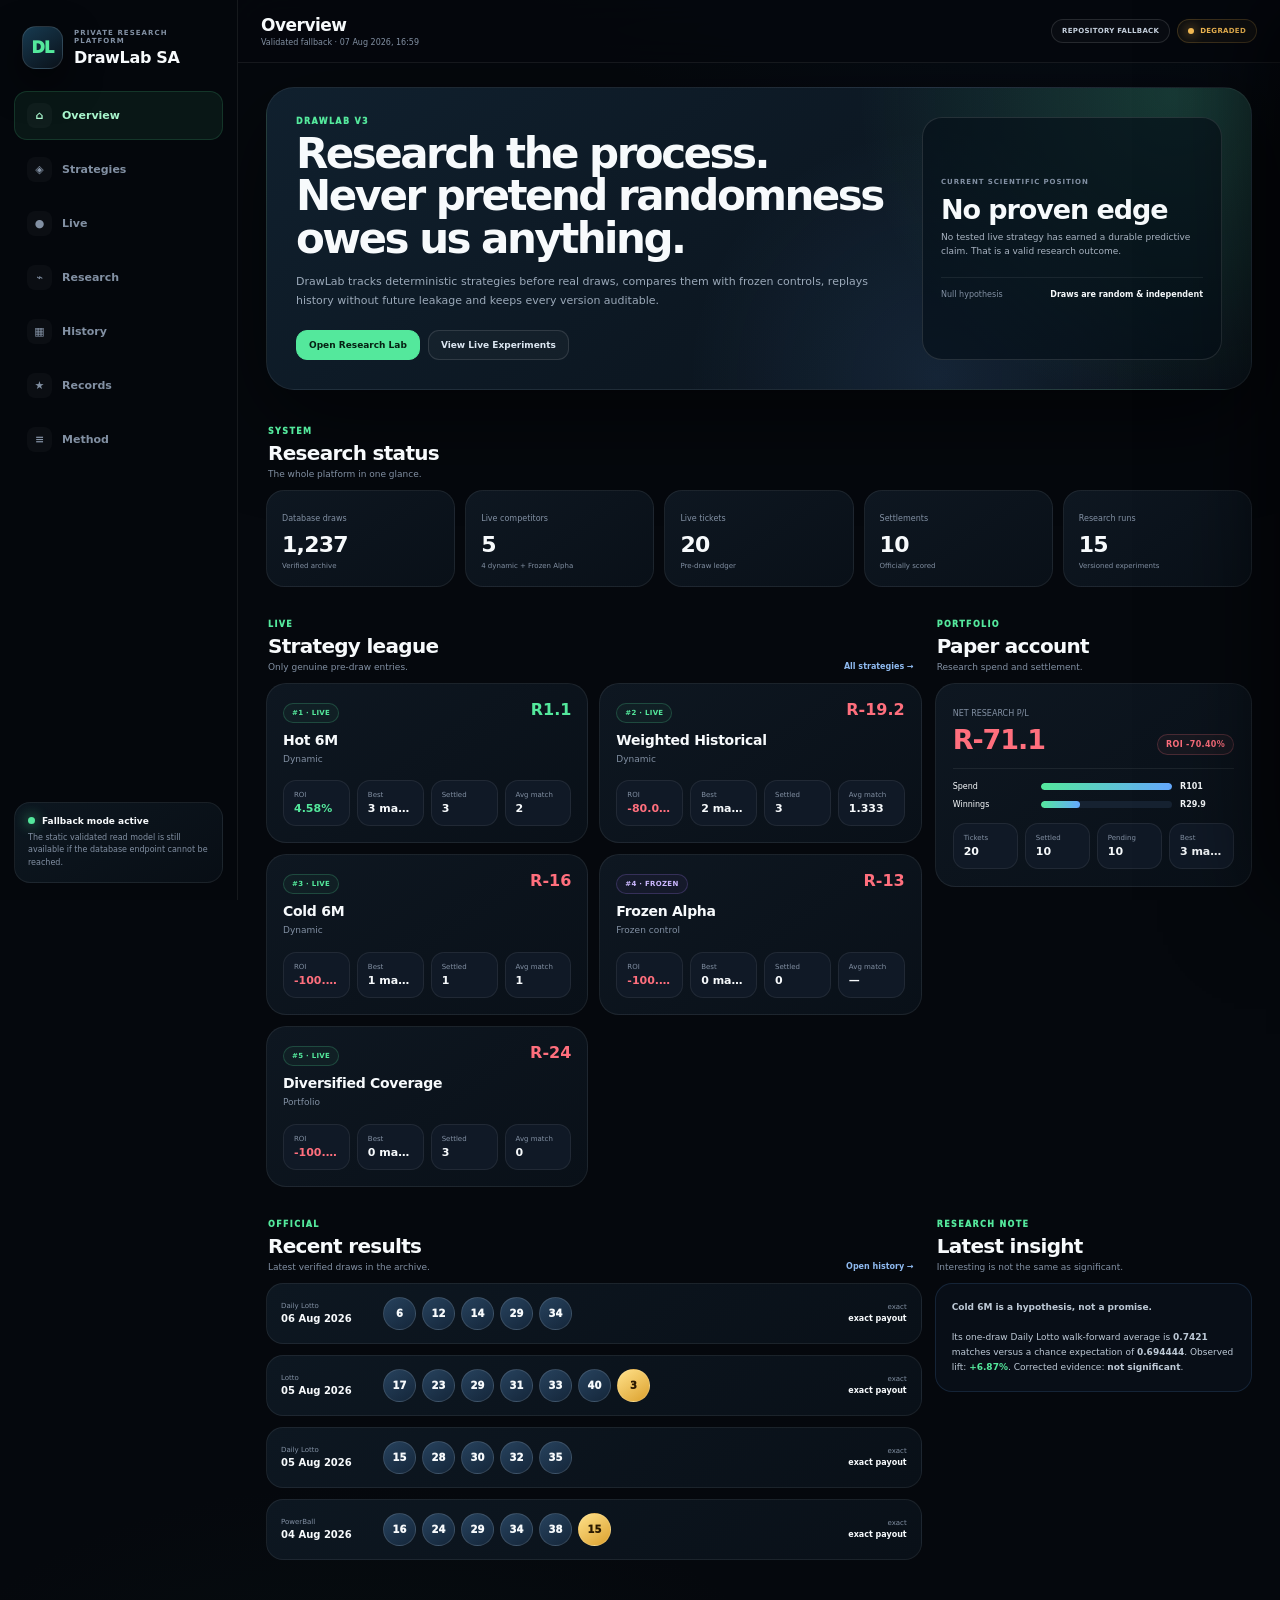
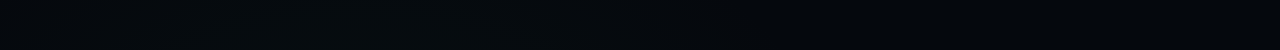
==== commit 03d6d44e: "Promote DrawLab v3 research platform" ====
--- a/drawlab-sa/index.html
+++ b/drawlab-sa/index.html
@@ -1,226 +1,174 @@
 <!doctype html>
 <html lang="en">
 <head>
-<meta charset="utf-8">
-<meta name="viewport" content="width=device-width,initial-scale=1,viewport-fit=cover">
-<meta name="theme-color" content="#05080d">
-<meta name="apple-mobile-web-app-capable" content="yes">
-<title>DrawLab SA</title>
-<style>
-:root{--bg:#05080d;--surface:#0b1119;--surface2:#101926;--surface3:#162231;--line:#ffffff12;--text:#f7fafc;--muted:#7f8c9d;--green:#54e89c;--green2:#1fc977;--red:#ff6f7d;--amber:#f7bd55;--blue:#65a9ff;--purple:#a97cff;--shadow:0 24px 70px #0009;--radius:22px}
-*{box-sizing:border-box}html{color-scheme:dark}body{margin:0;background:var(--bg);color:var(--text);font-family:Inter,ui-sans-serif,system-ui,-apple-system,BlinkMacSystemFont,"Segoe UI",sans-serif;-webkit-font-smoothing:antialiased}button,select{font:inherit}.app{max-width:860px;min-height:100vh;margin:auto;padding-bottom:94px;background:radial-gradient(80% 28% at 50% -8%,#1c4d7d35,transparent 70%),var(--bg)}
-header{position:sticky;top:0;z-index:20;display:flex;align-items:center;justify-content:space-between;padding:calc(12px + env(safe-area-inset-top)) 16px 11px;background:#05080de8;backdrop-filter:blur(22px);border-bottom:1px solid var(--line)}.brand{display:flex;align-items:center;gap:11px}.logo{width:42px;height:42px;border-radius:14px;display:grid;place-items:center;background:linear-gradient(145deg,#111d29,#071019);border:1px solid var(--line);box-shadow:0 12px 30px #0008}.logo svg{width:31px}.brand small{display:block;color:var(--muted);font-size:8px;font-weight:850;letter-spacing:.19em}.brand strong{font-size:17px;letter-spacing:-.02em}.cloud{padding:7px 10px;border-radius:999px;border:1px solid #54e89c38;background:#54e89c12;color:#90f1bf;font-size:8px;font-weight:850;display:flex;align-items:center;gap:6px}.cloud:before{content:"";width:6px;height:6px;border-radius:50%;background:var(--green);box-shadow:0 0 14px var(--green)}
-main{padding:14px}.view{display:none}.view.active{display:block;animation:fade .18s ease}@keyframes fade{from{opacity:.55;transform:translateY(4px)}}h1,h2,h3,p{margin:0}.intro{padding:9px 2px 15px}.intro p{color:var(--muted);font-size:11px}.intro h1{margin-top:3px;font-size:31px;letter-spacing:-.05em}.ey{color:var(--green);font-size:8px;letter-spacing:.17em;font-weight:900;margin-bottom:6px}.row,.head,.section{display:flex;justify-content:space-between;align-items:center;gap:10px}.section{align-items:end;margin:24px 2px 11px}.section h2{font-size:21px;letter-spacing:-.03em}.section p{color:var(--muted);font-size:9px;margin-top:4px}
-.hero,.panel,.card,.metric,.notice{background:linear-gradient(145deg,#0d1721,#091018);border:1px solid var(--line);border-radius:var(--radius)}.hero{padding:20px;position:relative;overflow:hidden;background:radial-gradient(circle at 102% -2%,#54e89c42,transparent 43%),linear-gradient(145deg,#122535,#0b131d);box-shadow:var(--shadow)}.hero h2{font-size:34px;letter-spacing:-.055em}.delta{margin-top:6px;font-size:11px;font-weight:850}.positive{color:var(--green)}.negative{color:var(--red)}.tag{padding:5px 8px;border-radius:999px;background:#65a9ff15;border:1px solid #65a9ff33;color:#abd0ff;font-size:8px;font-weight:850}.spark{height:95px;margin-top:14px}.spark svg,.chart svg{width:100%;height:100%;display:block}.summary{display:grid;grid-template-columns:repeat(4,1fr);gap:9px;margin-top:11px}.metric{padding:13px}.metric span{display:block;color:var(--muted);font-size:8px}.metric strong{display:block;margin-top:5px;font-size:17px}.metric small{display:block;color:var(--muted);font-size:7px;margin-top:2px}
-.stack{display:grid;gap:10px}.card,.panel{padding:15px}.card-head{display:flex;justify-content:space-between;gap:12px;align-items:flex-start}.strategy{display:flex;align-items:center;gap:10px}.rank{width:32px;height:32px;border-radius:10px;display:grid;place-items:center;background:var(--surface3);color:var(--green);font-weight:900}.strategy h3,.card h3{font-size:14px}.sub{color:var(--muted);font-size:9px;margin-top:4px}.balls{display:flex;flex-wrap:wrap;gap:7px;margin-top:13px}.ball{width:40px;height:40px;border-radius:50%;display:grid;place-items:center;background:linear-gradient(145deg,#27425d,#14263a);border:1px solid #ffffff20;font-weight:900;box-shadow:inset 0 1px #ffffff15}.ball.gold{background:linear-gradient(145deg,#ffe083,#dda12b);color:#251700}.meta{display:flex;justify-content:space-between;align-items:center;gap:8px;margin-top:11px;color:var(--muted);font-size:9px}.soft{padding:8px 10px;border-radius:11px;border:1px solid var(--line);background:var(--surface3);color:var(--text);font-weight:800}.primary{padding:10px 13px;border:0;border-radius:12px;background:linear-gradient(145deg,var(--green),var(--green2));color:#03130c;font-weight:900}.tabs{display:flex;gap:7px;overflow:auto;margin:10px 0 13px}.tabs button{white-space:nowrap;padding:8px 11px;border-radius:999px;border:1px solid var(--line);background:#ffffff07;color:var(--muted);font-size:9px;font-weight:800}.tabs button.active{background:var(--green);color:#03130c;border-color:transparent}
-.kpi-grid{display:grid;grid-template-columns:repeat(2,1fr);gap:10px}.chart-card{padding:15px;background:linear-gradient(145deg,#0d1721,#091018);border:1px solid var(--line);border-radius:var(--radius)}.chart-top{display:flex;justify-content:space-between;align-items:flex-start}.chart-top h3{font-size:14px}.chart-top strong{font-size:17px}.chart{height:230px;margin-top:10px}.chart-grid line{stroke:#ffffff0d}.legend{display:flex;gap:12px;flex-wrap:wrap;color:var(--muted);font-size:8px}.dot{width:7px;height:7px;border-radius:50%;display:inline-block;margin-right:4px}.bars{display:grid;gap:11px}.bar-row{display:grid;grid-template-columns:112px 1fr 44px;gap:8px;align-items:center;font-size:9px}.track{height:8px;background:var(--surface3);border-radius:999px;overflow:hidden}.fill{height:100%;border-radius:999px;background:linear-gradient(90deg,var(--green),var(--blue))}.donut-layout{display:grid;grid-template-columns:145px 1fr;gap:16px;align-items:center}.donut{width:138px;height:138px;border-radius:50%;display:grid;place-items:center;background:conic-gradient(var(--red) 0 55%,var(--purple) 55% 80%,var(--blue) 80% 93%,var(--green) 93% 100%)}.donut:after{content:"";width:78px;height:78px;border-radius:50%;background:#0b131c}.heatmap{display:grid;grid-template-columns:repeat(10,1fr);gap:5px}.heat{aspect-ratio:1;border-radius:7px;display:grid;place-items:center;font-size:8px;font-weight:850;background:#173427}.heat.mid{background:#5e5b21}.heat.hot{background:#c34d2d}.calendar{display:grid;grid-template-columns:repeat(7,1fr);gap:6px}.day{aspect-ratio:1;border-radius:8px;display:grid;place-items:center;background:var(--surface3);font-size:8px;position:relative}.day.profit:after,.day.loss:after,.day.pending:after{content:"";position:absolute;bottom:4px;width:5px;height:5px;border-radius:50%}.day.profit:after{background:var(--green)}.day.loss:after{background:var(--red)}.day.pending:after{background:var(--amber)}.notice{padding:13px;color:var(--muted);font-size:10px;line-height:1.5}.payout-exact{color:var(--green)}.payout-est{color:var(--amber)}.empty{padding:28px 16px;text-align:center;color:var(--muted)}
-nav{position:fixed;left:50%;bottom:0;transform:translateX(-50%);z-index:30;width:min(860px,100%);display:grid;grid-template-columns:repeat(7,1fr);padding:7px 6px calc(7px + env(safe-area-inset-bottom));background:#05080def;backdrop-filter:blur(22px);border-top:1px solid var(--line)}.nav{border:0;background:none;color:var(--muted);display:grid;place-items:center;gap:2px;padding:5px 1px}.nav svg{width:19px;height:19px;fill:none;stroke:currentColor;stroke-width:1.9}.nav small{font-size:7px;font-weight:750}.nav.active{color:var(--green)}
-@media(max-width:560px){.summary{grid-template-columns:1fr 1fr}.kpi-grid{grid-template-columns:1fr}.donut-layout{grid-template-columns:120px 1fr}.donut{width:112px;height:112px}.donut:after{width:62px;height:62px}.heatmap{grid-template-columns:repeat(8,1fr)}}
+  <meta charset="utf-8">
+  <meta name="viewport" content="width=device-width,initial-scale=1,viewport-fit=cover">
+  <meta name="theme-color" content="#05080d">
+  <meta name="description" content="DrawLab SA — private deterministic lottery research platform.">
+  <meta name="apple-mobile-web-app-capable" content="yes">
+  <meta name="apple-mobile-web-app-status-bar-style" content="black-translucent">
+  <title>DrawLab SA — Research Platform</title>
+  <link rel="manifest" href="manifest.webmanifest" data-root-manifest>
+  <link rel="icon" href="v3/icon.svg" type="image/svg+xml">
+  <link rel="stylesheet" href="v3/styles.css">
+</head>
+<body>
+<div class="app-shell">
+  <aside class="rail">
+    <div class="brand">
+      <div class="brand-mark">DL</div>
+      <div><span>PRIVATE RESEARCH PLATFORM</span><strong>DrawLab SA</strong></div>
+    </div>
+    <nav class="nav" id="desktopNav" aria-label="Primary navigation"></nav>
+    <div class="rail-card">
+      <div class="dot-row"><i class="dot"></i><b id="railHealth">Research system</b></div>
+      <p id="railHealthSub">Loading validated state…</p>
+    </div>
+  </aside>
 
-/* MATCH_INSPECTOR_V1 */
-.tag{cursor:pointer;transition:transform .16s ease,background .16s ease,border-color .16s ease}.tag:hover{transform:translateY(-1px);background:#65a9ff24;border-color:#65a9ff66}.tag:focus-visible{outline:2px solid var(--blue);outline-offset:3px}.match-modal{position:fixed;inset:0;z-index:100;display:none;align-items:flex-end;justify-content:center;background:#000a;backdrop-filter:blur(8px);padding:16px}.match-modal.open{display:flex}.match-sheet{width:min(560px,100%);max-height:min(82vh,720px);overflow:auto;border:1px solid #ffffff1c;border-radius:26px;background:linear-gradient(155deg,#111d29,#080e15);box-shadow:0 30px 100px #000;padding:20px;animation:sheetIn .2s ease}@keyframes sheetIn{from{transform:translateY(18px);opacity:.5}}.match-sheet-head{display:flex;align-items:flex-start;justify-content:space-between;gap:12px}.match-close{width:36px;height:36px;border-radius:12px;border:1px solid var(--line);background:var(--surface3);color:var(--text);font-size:20px;line-height:1;cursor:pointer}.match-section{margin-top:20px}.match-section-title{display:flex;justify-content:space-between;align-items:center;color:var(--muted);font-size:9px;font-weight:850;letter-spacing:.1em;text-transform:uppercase;margin-bottom:9px}.match-ball{width:42px;height:42px;border-radius:50%;display:grid;place-items:center;background:linear-gradient(145deg,#253f59,#132437);border:1px solid #ffffff20;font-weight:900}.match-ball.hit{background:linear-gradient(145deg,#65f0ad,#20bb70);border-color:#83f6c0;color:#03140c;box-shadow:0 0 24px #54e89c42}.match-ball.miss{opacity:.42}.match-ball.bonus-hit{background:linear-gradient(145deg,#ffe082,#d99a27);color:#241600;box-shadow:0 0 24px #f7bd5540}.match-summary{display:grid;grid-template-columns:repeat(3,1fr);gap:8px;margin-top:18px}.match-stat{padding:12px;border-radius:15px;background:var(--surface2);border:1px solid var(--line)}.match-stat span{display:block;color:var(--muted);font-size:8px}.match-stat strong{display:block;margin-top:4px;font-size:15px}.match-explainer{margin-top:16px;padding:13px;border-radius:15px;background:#65a9ff0d;border:1px solid #65a9ff26;color:#b8c9dc;font-size:10px;line-height:1.55}@media(min-width:620px){.match-modal{align-items:center}}@media(max-width:420px){.match-summary{grid-template-columns:1fr 1fr}.match-summary .match-stat:last-child{grid-column:1/-1}}
+  <div class="main-wrap">
+    <header class="topbar">
+      <div>
+        <h1 id="viewTitle">Overview</h1>
+        <p id="updatedLabel">Loading research state…</p>
+      </div>
+      <div class="top-actions">
+        <span class="source-chip" id="sourceChip">SYNCING</span>
+        <span class="health-chip" id="healthChip"><i></i><span>CHECKING</span></span>
+      </div>
+    </header>
 
+    <main>
+      <section class="view active" id="overview">
+        <div class="hero">
+          <div class="hero-copy">
+            <div class="eyebrow">DrawLab v3</div>
+            <h2>Research the process.<br>Never pretend randomness owes us anything.</h2>
+            <p>DrawLab tracks deterministic strategies before real draws, compares them with frozen controls, replays history without future leakage and keeps every version auditable.</p>
+            <div class="hero-actions">
+              <button class="btn primary" data-goto="research">Open Research Lab</button>
+              <button class="btn" data-goto="live">View Live Experiments</button>
+            </div>
+          </div>
+          <div class="evidence-card">
+            <span class="label">CURRENT SCIENTIFIC POSITION</span>
+            <strong id="evidenceHero">No proven edge</strong>
+            <p id="evidenceSub">Loading evidence…</p>
+            <div class="evidence-rule"><span>Null hypothesis</span><b>Draws are random & independent</b></div>
+          </div>
+        </div>
 
-/* RESEARCH_V2_UI */
-.research-hero{padding:18px;background:radial-gradient(circle at 100% 0,#a97cff22,transparent 46%),linear-gradient(145deg,#111b29,#091019);border:1px solid var(--line);border-radius:var(--radius)}
-.research-hero h2{font-size:24px;letter-spacing:-.04em}.research-hero p{margin-top:8px;color:var(--muted);font-size:10px;line-height:1.55}.research-pill{display:inline-flex;margin-top:12px;padding:6px 9px;border:1px solid #a97cff44;background:#a97cff12;color:#c9afff;border-radius:999px;font-size:8px;font-weight:900;letter-spacing:.06em}
-.research-grid{display:grid;grid-template-columns:repeat(3,1fr);gap:9px}.research-card{padding:14px;background:linear-gradient(145deg,#0d1721,#091018);border:1px solid var(--line);border-radius:18px}.research-card h3{font-size:13px}.research-card p{color:var(--muted);font-size:9px;line-height:1.45;margin-top:5px}.research-big{font-size:24px;font-weight:900;letter-spacing:-.04em;margin-top:9px}.research-table{display:grid;gap:7px}.research-row{display:grid;grid-template-columns:minmax(110px,1.35fr) repeat(3,minmax(62px,.65fr));align-items:center;gap:7px;padding:10px 11px;border-radius:13px;background:#ffffff05;border:1px solid var(--line);font-size:9px}.research-row.header{background:transparent;border:0;color:var(--muted);padding:2px 11px;font-size:8px;font-weight:850}.research-row strong{font-size:10px}.research-status{display:inline-flex;padding:4px 7px;border-radius:999px;font-size:7px;font-weight:900;border:1px solid var(--line);background:#ffffff08}.research-status.good{color:var(--green);border-color:#54e89c36;background:#54e89c10}.research-status.warn{color:var(--amber);border-color:#f7bd5540;background:#f7bd5510}.research-status.lab{color:#c9afff;border-color:#a97cff44;background:#a97cff12}.research-note{padding:13px 14px;border-radius:15px;background:#65a9ff0b;border:1px solid #65a9ff22;color:#b9cadc;font-size:9px;line-height:1.55}.weight-grid{display:grid;grid-template-columns:repeat(5,1fr);gap:6px;margin-top:10px}.weight-grid div{padding:8px 4px;border-radius:10px;text-align:center;background:var(--surface2);border:1px solid var(--line)}.weight-grid span{display:block;color:var(--muted);font-size:7px}.weight-grid strong{display:block;margin-top:2px;font-size:10px}.research-live{display:grid;grid-template-columns:repeat(4,1fr);gap:8px}.research-live .metric{min-width:0}.research-live .metric strong{font-size:15px}@media(max-width:620px){.research-grid{grid-template-columns:1fr}.research-row{grid-template-columns:1.2fr repeat(3,.6fr);font-size:8px}.research-live{grid-template-columns:1fr 1fr}.weight-grid{grid-template-columns:repeat(3,1fr)}}
+        <div class="section-head"><div><span class="kicker">SYSTEM</span><h2>Research status</h2><p>The whole platform in one glance.</p></div></div>
+        <div class="metrics metrics-5" id="overviewMetrics"></div>
 
-</style>
-</head>
-<body><div class="app">
-<header><div class="brand"><div class="logo"><svg viewBox="0 0 64 64"><path d="M17 14h13c13 0 21 7 21 18S43 50 30 50H17z" fill="none" stroke="#54e89c" stroke-width="6"/><circle cx="22" cy="25" r="4.5" fill="#65a9ff"/><circle cx="34" cy="20" r="4.5" fill="#f7bd55"/><circle cx="39" cy="37" r="4.5" fill="#a97cff"/></svg></div><div><small>AI STRATEGY TERMINAL</small><strong id="pageTitle">DrawLab SA</strong></div></div><span id="syncStatus" class="cloud">SYNCING</span></header>
-<main>
-<section id="home" class="view active"><div class="intro"><p>Good evening, Rapha</p><h1>Portfolio terminal</h1></div><article class="hero"><div class="head"><div><p class="ey">VIRTUAL PORTFOLIO</p><h2 id="balance">R1,000.00</h2><p id="portfolioDelta" class="delta">Loading cloud performance…</p></div><span class="tag">CLOUD LIVE</span></div><div class="spark"><svg id="homeSpark" viewBox="0 0 640 110" preserveAspectRatio="none"></svg></div></article><div class="summary"><div class="metric"><span>VIRTUAL SPEND</span><strong id="spent">R0.00</strong></div><div class="metric"><span>WINNINGS</span><strong id="won">R0.00</strong></div><div class="metric"><span>NET P/L</span><strong id="net">R0.00</strong></div><div class="metric"><span>ROI</span><strong id="roi">0.0%</strong></div></div><div class="section"><div><p class="ey">TODAY</p><h2>Cloud strategy entries</h2><p>Automatically created before draw close</p></div></div><div id="todayTickets" class="stack"></div><div class="section"><div><p class="ey">INTELLIGENCE</p><h2>Live model observations</h2></div></div><div id="insights" class="stack"></div></section>
-<section id="numbers" class="view"><div class="intro"><p>Automatic model output</p><h1>Today’s numbers</h1></div><div id="gameTabs" class="tabs"><button class="active" data-game="all">All games</button><button data-game="Daily Lotto">Daily Lotto</button><button data-game="Lotto">Lotto</button><button data-game="PowerBall">PowerBall</button></div><div id="numberCards" class="stack"></div><div class="notice">Every valid combination has equal mathematical odds. DrawLab compares strategies and records outcomes; it does not predict random events.</div></section>
-<section id="analytics" class="view"><div class="intro"><p>Performance, risk and attribution</p><h1>Analytics</h1></div><div class="summary"><div class="metric"><span>BALANCE</span><strong id="aBalance">—</strong></div><div class="metric"><span>NET P/L</span><strong id="aNet">—</strong></div><div class="metric"><span>WIN RATE</span><strong id="winRate">—</strong></div><div class="metric"><span>SETTLED DRAWS</span><strong id="settledDraws">—</strong></div></div><div class="section"><div><p class="ey">PORTFOLIO</p><h2>Bankroll curve</h2><p>Actual cloud ledger progression</p></div><span class="tag">ALL TIME</span></div><div class="chart-card"><div class="chart-top"><div><h3>Portfolio value</h3><p class="sub">Starting bankroll less stakes plus payouts</p></div><strong id="chartValue">—</strong></div><div class="chart"><svg id="portfolioChart" viewBox="0 0 640 240" preserveAspectRatio="none"></svg></div></div><div class="section"><div><p class="ey">ATTRIBUTION</p><h2>Strategy performance</h2></div></div><div class="chart-card"><div id="strategyBars" class="bars"></div></div><div class="section"><div><p class="ey">OUTCOMES</p><h2>Win / loss distribution</h2></div></div><div class="chart-card donut-layout"><div id="donut" class="donut"></div><div id="outcomeBars" class="bars"></div></div><div class="section"><div><p class="ey">NUMBER SIGNALS</p><h2>Observed result frequency</h2></div></div><div class="chart-card"><div id="heatmap" class="heatmap"></div><div class="meta"><span>Cool</span><span>Recent result frequency</span><span>Hot</span></div></div><div class="section"><div><p class="ey">ACTIVITY</p><h2>Draw calendar</h2></div></div><div class="chart-card"><div id="calendar" class="calendar"></div><div class="meta"><span class="positive">● Profit</span><span class="negative">● Loss</span><span style="color:var(--amber)">● Pending</span></div></div></section>
-<section id="strategies" class="view"><div class="intro"><p>Head-to-head live performance</p><h1>Strategy league</h1></div><div id="strategyList" class="stack"></div></section>
-<section id="results" class="view"><div class="intro"><p>Official draw and payout data</p><h1>Results</h1></div><div id="resultTabs" class="tabs"><button class="active" data-result="all">All</button><button data-result="Daily Lotto">Daily Lotto</button><button data-result="Lotto">Lotto</button><button data-result="PowerBall">PowerBall</button></div><div id="resultList" class="stack"></div></section>
-<section id="profile" class="view"><div class="intro"><p>System and methodology</p><h1>Profile</h1></div><div class="panel"><div class="card-head"><div><p class="ey">RAPHA PRETORIUS</p><h3>DrawLab SA virtual research account</h3><p class="sub">Cloud tracking runs independently of the app.</p></div><span class="tag">ACTIVE</span></div></div><div class="section"><div><p class="ey">SYSTEM</p><h2>Automation status</h2></div></div><div class="stack"><div class="card"><div class="card-head"><div><h3>Daily cloud jobs</h3><p class="sub">Creates virtual entries and settles results</p></div><span class="positive">ONLINE</span></div></div><div class="card"><div class="card-head"><div><h3>Payout engine</h3><p class="sub">Exact published prize tables with estimate fallback</p></div><span class="positive">ONLINE</span></div></div><div class="card"><div class="card-head"><div><h3>Data refresh</h3><p class="sub">App refreshes the cloud ledger every five minutes</p></div><span class="positive">ONLINE</span></div></div></div><div class="notice" style="margin-top:14px">DrawLab is an analytical tracking experiment. It does not improve the mathematical odds of a lottery combination.</div></section>
+        <div class="split-xl">
+          <section>
+            <div class="section-head compact"><div><span class="kicker">LIVE</span><h2>Strategy league</h2><p>Only genuine pre-draw entries.</p></div><button class="link-btn" data-goto="strategies">All strategies →</button></div>
+            <div class="cards cols-2" id="leagueCards"></div>
+          </section>
+          <aside>
+            <div class="section-head compact"><div><span class="kicker">PORTFOLIO</span><h2>Paper account</h2><p>Research spend and settlement.</p></div></div>
+            <div class="panel" id="portfolioPanel"></div>
+          </aside>
+        </div>
 
-<section id="research" class="view">
-  <div class="intro"><p>Walk-forward model laboratory</p><h1>Research engine</h1></div>
-  <article class="research-hero"><p class="ey">DRAWS FIRST, CLAIMS SECOND</p><h2>Champion vs challenger research</h2><p>DrawLab treats random, independent draws as the null hypothesis. Live v1.0 strategies stay frozen while challengers are tested strictly out-of-sample. Played-ticket outcomes evaluate a model; they do not directly boost or punish individual numbers.</p><span class="research-pill">RESEARCH ENGINE v2.0</span></article>
-  <div class="section"><div><p class="ey">DATA FOUNDATION</p><h2>Historical coverage</h2><p>Only validated draws are admitted to model research</p></div></div><div id="researchCoverage" class="research-grid"></div>
-  <div class="section"><div><p class="ey">CONTROL GROUP</p><h2>Theoretical chance baseline</h2><p>No random tickets are played; chance is used only as the statistical control</p></div></div><div id="researchBaseline" class="research-grid"></div>
-  <div class="section"><div><p class="ey">PERSISTENCE</p><h2>Hold-period experiment</h2><p>Which strategies benefit from refreshing every draw versus holding the same line?</p></div></div><div id="researchHold" class="stack"></div>
-  <div class="section"><div><p class="ey">CHALLENGER LAB</p><h2>Weighted Historical v2</h2><p>Centre-of-range bias removed; candidate weights are selected on validation data and judged on a later held-out period</p></div></div><div id="researchChallenger" class="stack"></div>
-  <div class="section"><div><p class="ey">LIVE EXPERIMENT</p><h2>v1.0 evidence so far</h2><p>Real virtual tickets are evaluation data only</p></div></div><div id="researchLive" class="stack"></div>
-  <div class="section"><div><p class="ey">METHOD</p><h2>Research rules</h2></div></div><div id="researchNotes" class="stack"></div>
-</section>
+        <div class="split-xl">
+          <section>
+            <div class="section-head compact"><div><span class="kicker">OFFICIAL</span><h2>Recent results</h2><p>Latest verified draws in the archive.</p></div><button class="link-btn" data-goto="history">Open history →</button></div>
+            <div class="cards" id="recentOverview"></div>
+          </section>
+          <aside>
+            <div class="section-head compact"><div><span class="kicker">RESEARCH NOTE</span><h2>Latest insight</h2><p>Interesting is not the same as significant.</p></div></div>
+            <div class="notice" id="latestInsight"></div>
+          </aside>
+        </div>
+      </section>
 
-</main>
-<nav>
-<button class="nav active" data-view="home"><svg viewBox="0 0 24 24"><path d="M3 11.5 12 4l9 7.5v8H15v-6H9v6H3z"/></svg><small>Home</small></button>
-<button class="nav" data-view="numbers"><svg viewBox="0 0 24 24"><circle cx="8" cy="8" r="3"/><circle cx="16" cy="8" r="3"/><circle cx="12" cy="16" r="3"/></svg><small>Numbers</small></button>
-<button class="nav" data-view="analytics"><svg viewBox="0 0 24 24"><path d="M4 20V10M10 20V4M16 20v-7M22 20H2"/></svg><small>Analytics</small></button>
-<button class="nav" data-view="strategies"><svg viewBox="0 0 24 24"><path d="M13 2 5 13h6l-1 9 8-12h-6z"/></svg><small>Strategies</small></button>
-<button class="nav" data-view="results"><svg viewBox="0 0 24 24"><circle cx="12" cy="12" r="9"/><path d="m8 12 2.5 2.5L16 9"/></svg><small>Results</small></button>
-<button class="nav" data-view="profile"><svg viewBox="0 0 24 24"><circle cx="12" cy="8" r="4"/><path d="M4 21c1.5-5 4-7 8-7s6.5 2 8 7"/></svg><small>Profile</small></button>
-<button class="nav" data-view="research" aria-label="Research"><svg viewBox="0 0 24 24"><path d="M9 3h6M10 3v5l-5 9a2 2 0 0 0 1.7 3h10.6A2 2 0 0 0 19 17l-5-9V3M8 14h8"/></svg><small>Research</small></button></nav></div>
-<script>
-const CLOUD='https://raw.githubusercontent.com/Mr-Meow-ZA/yeet/master/drawlab-sa/data/cloud-state.json';let state=null,gameFilter='all',resultFilter='all';const $=id=>document.getElementById(id);const money=n=>new Intl.NumberFormat('en-ZA',{style:'currency',currency:'ZAR'}).format(Number(n||0));
-function balls(nums,bonus){return '<div class="balls">'+(nums||[]).map(n=>'<span class="ball">'+n+'</span>').join('')+(bonus!=null?'<span class="ball gold">'+bonus+'</span>':'')+'</div>'}
-function ticketResult(t){return (state.results||[]).find(r=>r.date===t.date&&r.game===t.game)}
-function enriched(){return (state.virtual?.tickets||[]).map(t=>{const r=ticketResult(t);if(!r)return {...t,matches:null,pending:true};const matches=t.numbers.filter(n=>r.numbers.includes(n)).length;const bonusMatch=t.game==='PowerBall'?t.bonus===r.bonus:t.game==='Lotto'?t.numbers.includes(r.bonus):false;return {...t,matches,bonusMatch,pending:false,payoutType:r.payout_type||'unknown'}})}
-function stats(){const ts=enriched(),spent=ts.reduce((s,t)=>s+Number(t.cost||0),0),won=ts.reduce((s,t)=>s+Number(t.won||0),0),start=Number(state.virtual?.starting_bankroll||1000),settled=ts.filter(t=>!t.pending),wins=settled.filter(t=>Number(t.won||0)>0);return{ts,spent,won,start,net:won-spent,balance:start-spent+won,roi:spent?(won-spent)/spent*100:0,settled,wins,winRate:settled.length?wins.length/settled.length*100:0}}
-function linePath(values,w=640,h=220,p=14){if(!values.length)return'';const min=Math.min(...values),max=Math.max(...values),range=max-min||1;return values.map((v,i)=>`${i?'L':'M'} ${p+(w-p*2)*(i/Math.max(1,values.length-1))} ${p+(h-p*2)*(1-(v-min)/range)}`).join(' ')}
-function portfolioSeries(s){let bal=s.start;const arr=[bal];[...s.ts].sort((a,b)=>a.date.localeCompare(b.date)).forEach(t=>{bal-=Number(t.cost||0);bal+=Number(t.won||0);arr.push(bal)});return arr}
-function drawLineChart(svgId,values){const svg=$(svgId);const path=linePath(values,640,220,16);svg.innerHTML='<defs><linearGradient id="area-'+svgId+'" x1="0" x2="0" y1="0" y2="1"><stop stop-color="#54e89c" stop-opacity=".35"/><stop offset="1" stop-color="#54e89c" stop-opacity="0"/></linearGradient></defs><g class="chart-grid"><line x1="0" y1="35" x2="640" y2="35"/><line x1="0" y1="95" x2="640" y2="95"/><line x1="0" y1="155" x2="640" y2="155"/><line x1="0" y1="215" x2="640" y2="215"/></g><path d="'+path+' L624 220 L16 220Z" fill="url(#area-'+svgId+')"/><path d="'+path+'" fill="none" stroke="#54e89c" stroke-width="4" stroke-linecap="round" stroke-linejoin="round"/>'}
-function render(){if(!state)return;const s=stats(),series=portfolioSeries(s);balance.textContent=money(s.balance);portfolioDelta.textContent=(s.net>=0?'▲ ':'▼ ')+money(Math.abs(s.net))+' · '+s.roi.toFixed(1)+'%';portfolioDelta.className='delta '+(s.net>=0?'positive':'negative');spent.textContent=money(s.spent);won.textContent=money(s.won);net.textContent=money(s.net);net.className=s.net>=0?'positive':'negative';roi.textContent=s.roi.toFixed(1)+'%';roi.className=s.roi>=0?'positive':'negative';aBalance.textContent=money(s.balance);aNet.textContent=money(s.net);aNet.className=s.net>=0?'positive':'negative';winRate.textContent=s.winRate.toFixed(1)+'%';settledDraws.textContent=s.settled.length;chartValue.textContent=money(s.balance);drawLineChart('homeSpark',series);drawLineChart('portfolioChart',series);renderToday(s);renderNumbers(s);renderStrategies(s);renderResults();renderAnalytics(s);renderInsights(s);syncStatus.textContent=state.status==='ok'?'CLOUD LIVE':'PARTIAL SYNC'}
-function renderToday(s){const today=new Date().toISOString().slice(0,10),list=s.ts.filter(t=>t.date===today);todayTickets.innerHTML=list.length?list.map(t=>ticketCard(t)).join(''):'<div class="empty">Today’s cloud entries have not been generated yet.</div>'}
-function ticketCard(t){return '<article class="card"><div class="card-head"><div><p class="ey">'+t.game.toUpperCase()+'</p><h3>'+t.strategy+'</h3><p class="sub">'+t.date+' · Virtual stake '+money(t.cost)+'</p></div><span class="tag">'+(t.pending?'PENDING':t.matches+' MATCH'+(t.matches===1?'':'ES'))+'</span></div>'+balls(t.numbers,t.bonus)+'<div class="meta"><span>'+(t.pending?'Awaiting official result':(t.payoutType==='exact'?'Exact payout':'Estimated payout'))+'</span><strong class="'+(t.pending?'payout-est':Number(t.won)>0?'positive':'negative')+'">'+(t.pending?'OPEN':money(Number(t.won||0)-Number(t.cost||0)))+'</strong></div></article>'}
-function renderNumbers(s){let list=[...s.ts].sort((a,b)=>b.date.localeCompare(a.date));if(gameFilter!=='all')list=list.filter(t=>t.game===gameFilter);numberCards.innerHTML=list.slice(0,30).map(ticketCard).join('')||'<div class="empty">No entries for this game yet.</div>'}
-function renderStrategies(s){const groups={};s.ts.forEach(t=>{groups[t.strategy]??={spent:0,won:0,count:0,wins:0,matches:0,settled:0};const g=groups[t.strategy];g.spent+=Number(t.cost||0);g.won+=Number(t.won||0);g.count++;if(!t.pending){g.settled++;g.matches+=t.matches||0;if(Number(t.won||0)>0)g.wins++}});const rows=Object.entries(groups).map(([name,g])=>({name,...g,roi:g.spent?(g.won-g.spent)/g.spent*100:0,avg:g.settled?g.matches/g.settled:0})).sort((a,b)=>b.roi-a.roi);strategyList.innerHTML=rows.map((g,i)=>'<article class="card"><div class="card-head"><div class="strategy"><span class="rank">'+(i+1)+'</span><div><h3>'+g.name+'</h3><p class="sub">'+g.count+' cloud entries</p></div></div><strong class="'+(g.roi>=0?'positive':'negative')+'">'+g.roi.toFixed(1)+'% ROI</strong></div><div class="summary" style="margin-top:12px"><div class="metric"><span>SPENT</span><strong>'+money(g.spent)+'</strong></div><div class="metric"><span>WON</span><strong>'+money(g.won)+'</strong></div><div class="metric"><span>AVG MATCH</span><strong>'+g.avg.toFixed(2)+'</strong></div><div class="metric"><span>WIN RATE</span><strong>'+(g.settled?g.wins/g.settled*100:0).toFixed(1)+'%</strong></div></div></article>').join('');const max=Math.max(...rows.map(r=>Math.abs(r.roi)),1);strategyBars.innerHTML=rows.map(r=>'<div class="bar-row"><span>'+r.name+'</span><div class="track"><div class="fill" style="width:'+Math.max(5,Math.abs(r.roi)/max*100)+'%;background:'+(r.roi>=0?'linear-gradient(90deg,var(--green),var(--blue))':'var(--red)')+'"></div></div><strong class="'+(r.roi>=0?'positive':'negative')+'">'+r.roi.toFixed(1)+'%</strong></div>').join('')}
-function renderResults(){let list=[...(state.results||[])].sort((a,b)=>b.date.localeCompare(a.date));if(resultFilter!=='all')list=list.filter(r=>r.game===resultFilter);resultList.innerHTML=list.map(r=>'<article class="card"><div class="card-head"><div><p class="ey">OFFICIAL DRAW</p><h3>'+r.game+'</h3><p class="sub">'+r.date+'</p></div><span class="tag">'+(r.payout_type==='exact'?'EXACT PAYOUTS':'ESTIMATED')+'</span></div>'+balls(r.numbers,r.bonus)+'<div class="meta"><span>'+Object.keys(r.payouts||{}).length+' prize divisions loaded</span><strong class="'+(r.payout_type==='exact'?'payout-exact':'payout-est')+'">'+(r.payout_type||'unknown').toUpperCase()+'</strong></div></article>').join('')}
-function renderAnalytics(s){const losses=s.settled.filter(t=>Number(t.won||0)===0).length,small=s.settled.filter(t=>Number(t.won||0)>0&&Number(t.won||0)<50).length,medium=s.settled.filter(t=>Number(t.won||0)>=50&&Number(t.won||0)<1000).length,large=s.settled.filter(t=>Number(t.won||0)>=1000).length,total=Math.max(1,s.settled.length);const lp=losses/total*100,sp=small/total*100,mp=medium/total*100,gb=large/total*100;donut.style.background=`conic-gradient(var(--red) 0 ${lp}%,var(--purple) ${lp}% ${lp+sp}%,var(--blue) ${lp+sp}% ${lp+sp+mp}%,var(--green) ${lp+sp+mp}% 100%)`;outcomeBars.innerHTML=[['Losses',lp,'var(--red)'],['Small wins',sp,'var(--purple)'],['Medium wins',mp,'var(--blue)'],['Large wins',gb,'var(--green)']].map(x=>'<div class="bar-row"><span>'+x[0]+'</span><div class="track"><div class="fill" style="width:'+x[1]+'%;background:'+x[2]+'"></div></div><strong>'+x[1].toFixed(0)+'%</strong></div>').join('');const freq={};(state.results||[]).forEach(r=>(r.numbers||[]).forEach(n=>freq[n]=(freq[n]||0)+1));const max=Math.max(...Object.values(freq),1);heatmap.innerHTML=Array.from({length:52},(_,i)=>{const n=i+1,v=freq[n]||0,cl=v/max>.66?'hot':v/max>.33?'mid':'';return '<div class="heat '+cl+'">'+n+'</div>'}).join('');calendar.innerHTML=Array.from({length:35},(_,i)=>{const d=i+1;const ds='2026-08-'+String(d).padStart(2,'0');const ts=s.ts.filter(t=>t.date===ds);let cl='';if(ts.length)cl=ts.some(t=>t.pending)?'pending':ts.reduce((a,t)=>a+Number(t.won||0)-Number(t.cost||0),0)>=0?'profit':'loss';return '<div class="day '+cl+'">'+d+'</div>'}).join('')}
-function renderInsights(s){const by={};s.ts.forEach(t=>{by[t.strategy]??={spent:0,won:0};by[t.strategy].spent+=Number(t.cost||0);by[t.strategy].won+=Number(t.won||0)});const best=Object.entries(by).map(([n,x])=>({n,roi:x.spent?(x.won-x.spent)/x.spent*100:0})).sort((a,b)=>b.roi-a.roi)[0];const exact=(state.results||[]).filter(r=>r.payout_type==='exact').length,total=(state.results||[]).length;insights.innerHTML='<div class="card"><div class="card-head"><div><p class="ey">LEADING MODEL</p><h3>'+(best?.n||'Awaiting data')+'</h3><p class="sub">'+(best?best.roi.toFixed(1)+'% live virtual ROI':'No strategy results yet')+'</p></div><span class="tag">LIVE</span></div></div><div class="card"><div class="card-head"><div><p class="ey">PAYOUT QUALITY</p><h3>'+exact+' of '+total+' result tables exact</h3><p class="sub">Estimated labels are shown when a source is unavailable.</p></div><span class="'+(exact===total?'positive':'payout-est')+'">'+(exact===total?'VERIFIED':'MIXED')+'</span></div></div>'}
-async function sync(){syncStatus.textContent='SYNCING';try{const r=await fetch(CLOUD+'?t='+Date.now(),{cache:'no-store'});if(!r.ok)throw Error('HTTP '+r.status);state=await r.json();render()}catch(e){syncStatus.textContent='OFFLINE';console.error(e)}}
-document.querySelectorAll('.nav').forEach(b=>b.onclick=()=>{document.querySelectorAll('.nav').forEach(x=>x.classList.remove('active'));document.querySelectorAll('.view').forEach(x=>x.classList.remove('active'));b.classList.add('active');$(b.dataset.view).classList.add('active');pageTitle.textContent=b.dataset.view==='home'?'DrawLab SA':b.querySelector('small').textContent});document.querySelectorAll('[data-game]').forEach(b=>b.onclick=()=>{document.querySelectorAll('[data-game]').forEach(x=>x.classList.remove('active'));b.classList.add('active');gameFilter=b.dataset.game;renderNumbers(stats())});document.querySelectorAll('[data-result]').forEach(b=>b.onclick=()=>{document.querySelectorAll('[data-result]').forEach(x=>x.classList.remove('active'));b.classList.add('active');resultFilter=b.dataset.result;renderResults()});sync();setInterval(sync,300000);
-</script>
-<div id="matchModal" class="match-modal" aria-hidden="true" role="dialog" aria-modal="true" aria-labelledby="matchModalTitle">
-  <div class="match-sheet">
-    <div class="match-sheet-head">
-      <div><p class="ey">MATCH BREAKDOWN</p><h2 id="matchModalTitle">Ticket matches</h2><p id="matchModalSub" class="sub"></p></div>
-      <button id="matchModalClose" class="match-close" aria-label="Close match breakdown">×</button>
-    </div>
-    <div id="matchModalBody"></div>
+      <section class="view" id="strategies">
+        <div class="page-intro"><div class="eyebrow">Strategy architecture</div><h2>Five live competitors.<br>One clean experiment.</h2><p>The four original deterministic models remain dynamic. Frozen Alpha is the permanent control. A formula change creates a new version; it never rewrites the old one.</p></div>
+        <div class="section-head"><div><span class="kicker">CHAMPIONS</span><h2>Live strategy catalog</h2><p>Click a model to open its research profile.</p></div></div>
+        <div class="cards cols-2" id="strategyCards"></div>
+      </section>
+
+      <section class="view" id="live">
+        <div class="page-intro"><div class="eyebrow">Live experiments</div><h2>What DrawLab actually entered.</h2><p>Historical simulations do not appear here. This is the clean forward-looking ledger: created before draw time, then settled against official results.</p></div>
+        <div class="section-head"><div><span class="kicker">CONTROL</span><h2>Frozen Alpha</h2><p>Locked within the legal rule era. Wins and losses never cause a refresh.</p></div></div>
+        <div class="cards cols-3" id="frozenCards"></div>
+
+        <div class="section-head"><div><span class="kicker">OPEN</span><h2>Current entries</h2><p>Pending live tickets, grouped by the latest draw dates.</p></div></div>
+        <div class="panel table-panel"><div class="table" id="pendingTable"></div></div>
+
+        <div class="section-head"><div><span class="kicker">PERFORMANCE</span><h2>Live league ledger</h2><p>Spend includes pending entries; winnings are settled amounts only.</p></div></div>
+        <div class="panel table-panel"><div class="table" id="liveTable"></div></div>
+      </section>
+
+      <section class="view" id="research">
+        <div class="page-intro"><div class="eyebrow">Research Lab</div><h2>Pretend it was a year ago.</h2><p>Every historical target is generated using only earlier draws. The system then reveals the real result and scores the line. No future leakage, no retrospective editing.</p></div>
+
+        <div class="section-head"><div><span class="kicker">OUT-OF-SAMPLE</span><h2>One-year retrospective</h2><p>7 Aug 2025 → 6 Aug 2026. Match behaviour is factual; historical rand returns remain clearly marked when estimated.</p></div><select id="retroGame" class="select" aria-label="Retrospective game"></select></div>
+        <div class="panel table-panel"><div class="table" id="retroTable"></div><div class="notice subtle" id="retroQuality"></div></div>
+
+        <div class="section-head"><div><span class="kicker">REFRESH POLICY</span><h2>1 · 2 · 4 · 8 · 20 · Never</h2><p>Does refreshing a deterministic recommendation help, or is persistence just as good?</p></div><select id="holdGame" class="select" aria-label="Hold policy game"></select></div>
+        <div class="panel" id="holdMatrix"></div>
+
+        <div class="split-xl">
+          <section>
+            <div class="section-head compact"><div><span class="kicker">CHALLENGER</span><h2>Champion vs challenger</h2><p>Research cannot promote itself.</p></div></div>
+            <div class="cards" id="challengerCards"></div>
+          </section>
+          <aside>
+            <div class="section-head compact"><div><span class="kicker">QUEUE</span><h2>Experiment queue</h2><p>Ideas stay here until evidence earns a decision.</p></div></div>
+            <div class="cards" id="experimentQueue"></div>
+          </aside>
+        </div>
+      </section>
+
+      <section class="view" id="history">
+        <div class="page-intro"><div class="eyebrow">Historical intelligence</div><h2>The factual archive.</h2><p>Coverage, current model scope and rule eras live here. This page describes what happened; it does not turn historical patterns into certainty.</p></div>
+        <div class="section-head"><div><span class="kicker">DATABASE</span><h2>Validated coverage</h2><p>Total archive vs current model-eligible scope.</p></div></div>
+        <div class="cards cols-3" id="historyCards"></div>
+
+        <div class="section-head"><div><span class="kicker">RECENT</span><h2>Official draw tape</h2><p>Newest verified results.</p></div></div>
+        <div class="cards cols-2" id="historyResults"></div>
+
+        <div class="section-head"><div><span class="kicker">RULES</span><h2>Explicit rule eras</h2><p>Incompatible number spaces never get silently mixed.</p></div></div>
+        <div class="panel methods">
+          <div class="method-row"><b>DL</b><div><h3>Daily Lotto · 5/36</h3><p>The current DrawLab historical window uses the same 5/36 main-number space.</p></div></div>
+          <div class="method-row"><b>L</b><div><h3>Lotto · 6/58 → 6/52</h3><p>Legacy 6/58 draws remain archived. Current 6/52 model calculations start at the June 2026 rule boundary rather than blending incompatible spaces.</p></div></div>
+          <div class="method-row"><b>PB</b><div><h3>PowerBall · 5/50, PB pool changed</h3><p>Main 5/50 history remains compatible. The special-ball pool changed from 1–20 to 1–16 and is treated as a separate era.</p></div></div>
+        </div>
+      </section>
+
+      <section class="view" id="records">
+        <div class="page-intro"><div class="eyebrow">Hall of Records</div><h2>The moments worth remembering.</h2><p>A permanent top-20 archive of the strongest live tickets. Historical simulations are deliberately excluded.</p></div>
+        <div class="section-head"><div><span class="kicker">TOP 20</span><h2>Live ticket records</h2><p>Ranked by main-number matches, then prize, then recency.</p></div></div>
+        <div class="record-list" id="recordsList"></div>
+      </section>
+
+      <section class="view" id="methodology">
+        <div class="page-intro"><div class="eyebrow">Data & methodology</div><h2>How DrawLab keeps itself honest.</h2><p>Every valid lottery line has the same base mathematical odds. DrawLab tests decision processes and historical hypotheses; it does not claim that a pattern makes a future line inherently more likely.</p></div>
+
+        <div class="section-head"><div><span class="kicker">CONSTITUTION</span><h2>Research rules</h2><p>These are harder to change than a strategy.</p></div></div>
+        <div class="panel methods" id="principles"></div>
+
+        <div class="section-head"><div><span class="kicker">ARCHITECTURE</span><h2>Production data flow</h2><p>Database-first live state with a reproducible repository fallback.</p></div></div>
+        <div class="cards cols-3" id="architectureCards"></div>
+
+        <div class="section-head"><div><span class="kicker">SYSTEM</span><h2>Research metadata</h2><p>Versioning and synchronization details.</p></div></div>
+        <div class="panel" id="metadataPanel"></div>
+      </section>
+    </main>
   </div>
 </div>
 
+<nav class="mobile-nav" id="mobileNav" aria-label="Mobile navigation"></nav>
 
-<script>
-(function(){
-  const modal=document.getElementById('matchModal'),body=document.getElementById('matchModalBody'),title=document.getElementById('matchModalTitle'),sub=document.getElementById('matchModalSub'),close=document.getElementById('matchModalClose');
-  const esc=s=>String(s??'').replace(/[&<>"']/g,c=>({'&':'&amp;','<':'&lt;','>':'&gt;','"':'&quot;',"'":'&#39;'}[c]));
-  const money=n=>'R '+Number(n||0).toFixed(2).replace('.',',');
-  function resultFor(t){return (state?.results||[]).find(r=>r.date===t.date&&r.game===t.game)}
-  function locateTicket(card){
-    const strategy=(card.querySelector('h3')?.textContent||'').trim();
-    const game=(card.querySelector('.ey')?.textContent||'').trim();
-    const date=(card.querySelector('.sub')?.textContent||'').match(/20\d{2}-\d{2}-\d{2}/)?.[0];
-    const candidates=(state?.virtual?.tickets||[]).filter(t=>t.strategy===strategy&&(!game||t.game.toUpperCase()===game.toUpperCase())&&(!date||t.date===date));
-    return candidates.sort((a,b)=>String(b.created_at||'').localeCompare(String(a.created_at||'')))[0];
-  }
-  function balls(values,hits,bonusValue,bonusHit){
-    return '<div class="balls">'+(values||[]).map(n=>'<span class="match-ball '+(hits.has(n)?'hit':'miss')+'">'+esc(n)+'</span>').join('')+(bonusValue!=null?'<span class="match-ball '+(bonusHit?'bonus-hit':'miss')+'">'+esc(bonusValue)+'</span>':'')+'</div>';
-  }
-  function openTicket(t){
-    const r=resultFor(t); if(!r)return;
-    const hitSet=new Set((t.numbers||[]).filter(n=>(r.numbers||[]).includes(n)));
-    const pb=t.game==='PowerBall'&&t.bonus!=null&&t.bonus===r.bonus;
-    const lottoBonus=t.game==='Lotto'&&r.bonus!=null&&(t.numbers||[]).includes(r.bonus);
-    title.textContent=t.strategy;
-    sub.textContent=t.game+' · '+t.date;
-    const prize=Number(t.won||0),cost=Number(t.cost||0);
-    const bonusLabel=t.game==='PowerBall'?'PowerBall':t.game==='Lotto'?'Bonus ball':null;
-    body.innerHTML=
-      '<div class="match-section"><div class="match-section-title"><span>Your ticket</span><span>'+hitSet.size+' main match'+(hitSet.size===1?'':'es')+'</span></div>'+balls(t.numbers,hitSet,t.bonus,pb)+'</div>'+ 
-      '<div class="match-section"><div class="match-section-title"><span>Official result</span><span>'+esc(r.payout_type==='exact'?'Verified payout':'Estimated payout')+'</span></div>'+balls(r.numbers,new Set(r.numbers||[]),r.bonus,true)+'</div>'+ 
-      '<div class="match-summary"><div class="match-stat"><span>MAIN MATCHES</span><strong>'+hitSet.size+'</strong></div><div class="match-stat"><span>'+(bonusLabel||'RESULT')+'</span><strong>'+(bonusLabel?(pb||lottoBonus?'Matched':'Not matched'):'Settled')+'</strong></div><div class="match-stat"><span>NET RESULT</span><strong class="'+(prize-cost>=0?'positive':'negative')+'">'+money(prize-cost)+'</strong></div></div>'+ 
-      '<div class="match-explainer">Matched ticket numbers are highlighted in green. '+(t.game==='PowerBall'?'The gold ball shows the separately drawn PowerBall.':t.game==='Lotto'?'The gold ball shows the separately drawn Lotto bonus ball.':'Daily Lotto has no bonus ball.')+'</div>';
-    modal.classList.add('open');modal.setAttribute('aria-hidden','false');close.focus();
-  }
-  function shut(){modal.classList.remove('open');modal.setAttribute('aria-hidden','true')}
-  document.addEventListener('click',e=>{
-    const badge=e.target.closest('.tag');
-    if(badge&&/^\d+\s+MATCH(?:ES)?$/i.test(badge.textContent.trim())){const t=locateTicket(badge.closest('.card'));if(t)openTicket(t);return}
-    if(e.target===modal||e.target===close)shut();
-  });
-  document.addEventListener('keydown',e=>{if(e.key==='Escape'&&modal.classList.contains('open'))shut()});
-  document.addEventListener('DOMContentLoaded',()=>{document.querySelectorAll('.tag').forEach(x=>{if(/^\d+\s+MATCH(?:ES)?$/i.test(x.textContent.trim())){x.tabIndex=0;x.setAttribute('role','button');x.setAttribute('aria-label',x.textContent.trim()+'. View matched numbers.')}})});
-  document.addEventListener('keydown',e=>{if((e.key==='Enter'||e.key===' ')&&e.target.matches('.tag[role="button"]')){e.preventDefault();e.target.click()}});
-  const observer=new MutationObserver(()=>document.querySelectorAll('.tag').forEach(x=>{if(/^\d+\s+MATCH(?:ES)?$/i.test(x.textContent.trim())&&!x.hasAttribute('role')){x.tabIndex=0;x.setAttribute('role','button');x.setAttribute('aria-label',x.textContent.trim()+'. View matched numbers.')}}));
-  observer.observe(document.body,{childList:true,subtree:true});
-})();
-</script>
+<div class="drawer-backdrop" id="drawerBackdrop" hidden></div>
+<aside class="drawer" id="strategyDrawer" aria-hidden="true">
+  <button class="drawer-close" id="drawerClose" aria-label="Close strategy profile">×</button>
+  <div id="drawerBody"></div>
+</aside>
 
-
-<style>
-/* STRATEGY_CATALOG_V1 */
-.strategy-catalog-note{margin:0 0 12px;padding:13px 14px;border-radius:16px;border:1px solid #65a9ff2c;background:#65a9ff0b;color:#aebfd2;font-size:10px;line-height:1.55}.strategy-catalog-note strong{color:var(--text)}
-.catalog-status{padding:5px 8px;border-radius:999px;border:1px solid #f7bd5538;background:#f7bd5510;color:#f8ce82;font-size:8px;font-weight:850;white-space:nowrap}
-.catalog-version{color:var(--muted);font-size:8px;margin-top:3px}.catalog-hypothesis{margin-top:11px;padding:11px 12px;border-radius:13px;background:var(--surface2);border:1px solid var(--line);color:#aebfd2;font-size:9px;line-height:1.45}
-</style>
-<script>
-(function(){
-  const CATALOG=[
-    {name:'Hot 6M',version:'1.0',hypothesis:'Tests whether recent high-frequency numbers continue appearing.'},
-    {name:'Weighted Historical',version:'1.0',hypothesis:'Uses a fixed blend of long-term frequency, six-month frequency, momentum, recency gaps and pair signals.'},
-    {name:'Cold 6M',version:'1.0',hypothesis:'Tests whether recently underrepresented numbers revert toward expected frequency.'},
-    {name:'Diversified Coverage',version:'1.0',hypothesis:'Uses structured range coverage and low overlap to diversify the virtual portfolio.'}
-  ];
-
-  function existingNames(root){
-    return [...root.querySelectorAll('.card h3,.strategy h3')].map(el=>el.textContent.trim().replace(/\s+v\d+(?:\.\d+)?$/i,''));
-  }
-
-  function addNote(root){
-    if(root.previousElementSibling && root.previousElementSibling.classList.contains('strategy-catalog-note')) return;
-    const note=document.createElement('div');
-    note.className='strategy-catalog-note';
-    note.innerHTML='<strong>Locked deterministic league:</strong> Hot 6M, Weighted Historical, Cold 6M and Diversified Coverage. New models begin only on an eligible draw before results are known.';
-    root.parentNode.insertBefore(note,root);
-  }
-
-  function placeholderCard(item,rank){
-    const card=document.createElement('article');
-    card.className='card strategy-catalog-placeholder';
-    card.dataset.catalogStrategy=item.name;
-    card.innerHTML=`<div class="card-head"><div class="strategy"><span class="rank">${rank}</span><div><h3>${item.name}</h3><div class="catalog-version">DETERMINISTIC MODEL · v${item.version}</div></div></div><span class="catalog-status">AWAITING FIRST DRAW</span></div><div class="catalog-hypothesis">${item.hypothesis}</div><div class="meta"><span>No valid v${item.version} tickets settled yet</span><span>ROI —</span></div>`;
-    return card;
-  }
-
-  function ensureCatalog(){
-    const root=document.getElementById('strategyList');
-    if(!root) return;
-    addNote(root);
-    const names=existingNames(root);
-    CATALOG.forEach((item,index)=>{
-      if(!names.includes(item.name) && !root.querySelector(`[data-catalog-strategy="${item.name}"]`)){
-        root.appendChild(placeholderCard(item,index+1));
-      }
-    });
-    [...root.querySelectorAll('.card')].forEach(card=>{
-      const h=card.querySelector('h3'); if(!h) return;
-      const item=CATALOG.find(x=>x.name===h.textContent.trim().replace(/\s+v\d+(?:\.\d+)?$/i,''));
-      if(!item) return;
-      if(!card.querySelector('.catalog-version')){
-        const v=document.createElement('div'); v.className='catalog-version'; v.textContent=`DETERMINISTIC MODEL · v${item.version}`; h.insertAdjacentElement('afterend',v);
-      }
-    });
-  }
-
-  const observer=new MutationObserver(()=>ensureCatalog());
-  window.addEventListener('DOMContentLoaded',()=>{
-    const root=document.getElementById('strategyList');
-    if(root) observer.observe(root,{childList:true,subtree:true});
-    ensureCatalog();
-    setTimeout(ensureCatalog,500);
-    setTimeout(ensureCatalog,1800);
-  });
-})();
-</script>
-
-
-<script id="researchV2Script">
-(()=>{
-const esc=v=>String(v??'—').replace(/[&<>"']/g,c=>({'&':'&amp;','<':'&lt;','>':'&gt;','"':'&quot;',"'":'&#39;'}[c]));
-const pct=v=>Number.isFinite(+v)?`${(+v).toFixed(2)}%`:'—';
-const num=(v,d=3)=>Number.isFinite(+v)?(+v).toFixed(d):'—';
-const games=['Daily Lotto','Lotto','PowerBall'];
-async function fetchJSON(path){const r=await fetch(`${path}?v=${Date.now()}`,{cache:'no-store'});if(!r.ok)throw new Error(`${path}: ${r.status}`);return r.json()}
-function liveStats(cloud){const rows=(cloud?.virtual?.tickets||[]).filter(t=>t.status==='Settled'&&t.strategy_version==='1.0');return ['Hot 6M','Weighted Historical','Cold 6M','Diversified Coverage'].map(strategy=>{const a=rows.filter(t=>t.strategy===strategy),spent=a.reduce((s,t)=>s+(+t.cost||0),0),won=a.reduce((s,t)=>s+(+t.won||0),0),avg=a.length?a.reduce((s,t)=>s+(+t.matches||0),0)/a.length:0;return{strategy,samples:a.length,avg,ge2:a.length?a.filter(t=>(+t.matches||0)>=2).length/a.length*100:0,roi:spent?(won-spent)/spent*100:0}})}
-function renderCoverage(r){const el=document.getElementById('researchCoverage');if(!el)return;el.innerHTML=games.map(g=>{const q=r.data_quality?.[g]||{},good=q.status==='usable';return `<div class="research-card"><div class="row"><h3>${esc(g)}</h3><span class="research-status ${good?'good':'warn'}">${good?'USABLE':'INSUFFICIENT'}</span></div><div class="research-big">${esc(q.draws||0)}</div><p>validated draws · minimum ${esc(q.minimum_training_draws||'—')}</p><p>${esc(q.first_draw||'No history')} → ${esc(q.last_draw||'—')}</p></div>`}).join('')}
-function renderBaseline(r){const el=document.getElementById('researchBaseline');if(!el)return;el.innerHTML=games.map(g=>{const b=r.chance_baselines?.[g]||{};return `<div class="research-card"><h3>${esc(g)}</h3><div class="research-big">${num(b.expected_matches,3)}</div><p>expected main-number matches per legal line</p><p>≥2: <strong>${pct(b.ge2_pct)}</strong> · ≥3: <strong>${pct(b.ge3_pct)}</strong></p></div>`}).join('')}
-function renderHold(r){const el=document.getElementById('researchHold');if(!el)return;el.innerHTML=games.map(g=>{const rows=(r.best_hold||[]).filter(x=>x.game===g);return `<div class="panel"><div class="row"><div><h3>${esc(g)}</h3><p class="sub">Best observed deterministic hold horizon in walk-forward testing</p></div><span class="research-status lab">RESEARCH ONLY</span></div><div class="research-table" style="margin-top:12px"><div class="research-row header"><span>STRATEGY</span><span>HOLD</span><span>AVG MATCH</span><span>≥2 RATE</span></div>${rows.length?rows.map(x=>`<div class="research-row"><strong>${esc(x.strategy)}</strong><span>${esc(x.best_horizon)} draw${x.best_horizon===1?'':'s'}</span><span>${num(x.avg_matches,3)}</span><span>${pct(x.ge2_rate)}</span></div>`).join(''):`<div class="notice">Not enough validated history yet.</div>`}</div></div>`}).join('')}
-function renderChallenger(r){const el=document.getElementById('researchChallenger');if(!el)return;el.innerHTML=games.map(g=>{const c=r.challengers?.[g]||{};if(c.status!=='candidate')return `<div class="panel"><div class="row"><h3>${esc(g)}</h3><span class="research-status warn">WAITING FOR DATA</span></div><p class="sub">${esc(c.draws||0)} draws available; ${esc(c.minimum_needed||'more')} required for a separated validation/test experiment.</p></div>`;const t=c.held_out_test||{},ch=t.challenger||{},v1=t.champion_v1||{},w=c.weights||{};return `<div class="panel"><div class="row"><div><h3>${esc(g)} · Weighted Historical v2.0</h3><p class="sub">Held-out test ${esc(t.from)} → ${esc(t.to)}</p></div><span class="research-status lab">CHALLENGER</span></div><div class="weight-grid">${['long','six','recent','gap','pair'].map(k=>`<div><span>${k.toUpperCase()}</span><strong>${pct((w[k]||0)*100)}</strong></div>`).join('')}</div><div class="research-table" style="margin-top:12px"><div class="research-row header"><span>MODEL</span><span>SAMPLES</span><span>AVG MATCH</span><span>LIFT</span></div><div class="research-row"><strong>Champion v1</strong><span>${esc(v1.samples||0)}</span><span>${num(v1.avg_matches,3)}</span><span>${pct(v1.lift_vs_expected_pct)}</span></div><div class="research-row"><strong>Challenger v2</strong><span>${esc(ch.samples||0)}</span><span>${num(ch.avg_matches,3)}</span><span>${pct(ch.lift_vs_expected_pct)}</span></div></div><div class="research-note" style="margin-top:11px">Not auto-promoted. A challenger must earn promotion under a pre-defined out-of-sample evidence threshold rather than a lucky short run.</div></div>`}).join('')}
-function renderLive(cloud){const el=document.getElementById('researchLive');if(!el)return;const rows=liveStats(cloud);el.innerHTML=`<div class="panel"><div class="research-live">${rows.map(x=>`<div class="metric"><span>${esc(x.strategy)}</span><strong>${x.samples?num(x.avg,2):'—'} avg</strong><small>${x.samples} settled · ≥2 ${pct(x.ge2)} · ROI ${pct(x.roi)}</small></div>`).join('')}</div><div class="research-note" style="margin-top:12px">These outcomes evaluate the strategies. A number is not rewarded because one of our tickets won, or punished because one lost; the official draw itself is already the new historical evidence.</div></div>`}
-function renderNotes(r){const el=document.getElementById('researchNotes');if(!el)return;el.innerHTML=[r.null_hypothesis,r.live_policy,r.feedback_policy,...(r.notes||[])].filter(Boolean).map(x=>`<div class="research-note">${esc(x)}</div>`).join('')}
-async function load(){try{const [r,c]=await Promise.all([fetchJSON('data/research-state.json'),fetchJSON('data/cloud-state.json')]);renderCoverage(r);renderBaseline(r);renderHold(r);renderChallenger(r);renderLive(c);renderNotes(r)}catch(e){['researchCoverage','researchBaseline','researchHold','researchChallenger','researchLive','researchNotes'].forEach(id=>{const el=document.getElementById(id);if(el&&!el.innerHTML)el.innerHTML=`<div class="notice">Research data is being generated. ${esc(e.message)}</div>`})}}
-document.querySelectorAll('.nav[data-view="research"]').forEach(b=>b.addEventListener('click',()=>{const t=document.getElementById('pageTitle');if(t)t.textContent='DrawLab Research'}));
-load();setInterval(load,10*60*1000);
-})();
-</script>
-
-</body></html>
+<script src="v3/app.js" defer></script>
+</body>
+</html>
--- a/drawlab-sa/v3/styles.css
+++ b/drawlab-sa/v3/styles.css
@@ -0,0 +1,11 @@
+:root{
+  --bg:#05080d;--bg2:#070c13;--surface:#0b1119;--surface2:#101926;--surface3:#162231;
+  --line:#ffffff12;--line2:#ffffff1e;--text:#f7fafc;--muted:#8290a3;--muted2:#a9b4c2;
+  --green:#54e89c;--red:#ff6f7d;--amber:#f7bd55;--blue:#65a9ff;--purple:#a97cff;
+  --r:20px;--shadow:0 28px 90px #0008;
+}
+*{box-sizing:border-box}html{color-scheme:dark;scroll-behavior:smooth}body{margin:0;background:radial-gradient(1000px 600px at 82% -12%,#143b6536,transparent 62%),radial-gradient(800px 500px at 28% 108%,#123b2b22,transparent 60%),var(--bg);color:var(--text);font-family:Inter,ui-sans-serif,system-ui,-apple-system,BlinkMacSystemFont,"Segoe UI",sans-serif;-webkit-font-smoothing:antialiased}button,select{font:inherit}.app-shell{min-height:100vh}.rail{position:fixed;inset:0 auto 0 0;width:238px;padding:22px 14px;border-right:1px solid var(--line);background:#05080df2;backdrop-filter:blur(22px);z-index:30}.brand{display:flex;align-items:center;gap:11px;padding:4px 8px 22px}.brand-mark{width:43px;height:43px;border-radius:14px;display:grid;place-items:center;background:linear-gradient(145deg,#173a50,#0a1119);border:1px solid var(--line2);box-shadow:0 14px 36px #0009;color:var(--green);font-weight:950;letter-spacing:-.04em}.brand span{display:block;color:var(--muted);font-size:7px;font-weight:900;letter-spacing:.15em}.brand strong{display:block;margin-top:3px;font-size:16px;letter-spacing:-.02em}.nav{display:grid;gap:5px}.nav button{display:flex;align-items:center;gap:10px;width:100%;padding:11px 12px;border:1px solid transparent;border-radius:13px;background:transparent;color:var(--muted);text-align:left;font-weight:800;font-size:11px;cursor:pointer;transition:.16s}.nav button:hover{background:#ffffff05;color:#cbd5e1}.nav button.active{background:#54e89c12;border-color:#54e89c25;color:#a8f5cc}.nav-ico{width:25px;height:25px;border-radius:8px;display:grid;place-items:center;background:#ffffff08;font-size:11px}.rail-card{position:absolute;left:14px;right:14px;bottom:17px;padding:13px;border-radius:16px;background:linear-gradient(145deg,#0d1720,#080e15);border:1px solid var(--line)}.rail-card p{margin:6px 0 0;color:var(--muted);font-size:8px;line-height:1.55}.dot-row{display:flex;gap:7px;align-items:center;font-size:9px}.dot{width:7px;height:7px;border-radius:50%;background:var(--green);box-shadow:0 0 13px var(--green)}.main-wrap{margin-left:238px;min-height:100vh}.topbar{position:sticky;top:0;z-index:20;display:flex;justify-content:space-between;gap:14px;align-items:center;padding:15px 23px;background:#05080ddd;backdrop-filter:blur(24px);border-bottom:1px solid var(--line)}.topbar h1{margin:0;font-size:17px;letter-spacing:-.03em}.topbar p{margin:3px 0 0;color:var(--muted);font-size:8px}.top-actions{display:flex;gap:7px;align-items:center}.source-chip,.health-chip{display:inline-flex;align-items:center;gap:6px;padding:7px 10px;border-radius:999px;border:1px solid var(--line2);background:#ffffff06;color:#c5d0dd;font-size:7px;font-weight:900;letter-spacing:.04em}.health-chip{border-color:#54e89c30;background:#54e89c0c;color:#9cf0c4}.health-chip i{width:6px;height:6px;border-radius:50%;background:var(--green);box-shadow:0 0 12px var(--green)}.health-chip.warn{border-color:#f7bd5530;background:#f7bd550c;color:#f5cf83}.health-chip.warn i{background:var(--amber);box-shadow:0 0 12px var(--amber)}main{max-width:1320px;margin:auto;padding:24px 28px 90px}.view{display:none}.view.active{display:block;animation:fade .18s ease}@keyframes fade{from{opacity:.55;transform:translateY(4px)}}h2,h3,p{margin:0}.eyebrow,.kicker{color:var(--green);font-size:8px;font-weight:950;letter-spacing:.17em;text-transform:uppercase}.page-intro{padding:18px 2px 8px}.page-intro h2{margin-top:6px;font-size:38px;line-height:1.02;letter-spacing:-.055em}.page-intro p{max-width:760px;margin-top:11px;color:var(--muted);font-size:11px;line-height:1.7}.hero{display:grid;grid-template-columns:minmax(0,1.45fr) minmax(280px,.72fr);gap:22px;padding:29px;border-radius:28px;border:1px solid var(--line);background:radial-gradient(circle at 92% 2%,#54e89c2b,transparent 33%),radial-gradient(circle at 68% 96%,#65a9ff1c,transparent 34%),linear-gradient(145deg,#10202e,#091018);box-shadow:var(--shadow);overflow:hidden}.hero-copy h2{margin-top:7px;font-size:42px;line-height:1.01;letter-spacing:-.06em;max-width:760px}.hero-copy>p{margin-top:13px;max-width:730px;color:#9ba9b9;font-size:11px;line-height:1.7}.hero-actions{display:flex;flex-wrap:wrap;gap:8px;margin-top:19px}.btn{border:1px solid var(--line2);border-radius:11px;padding:9px 12px;background:#ffffff08;color:#dbe6f1;font-size:9px;font-weight:850;cursor:pointer}.btn.primary{background:var(--green);border-color:var(--green);color:#062113}.evidence-card{align-self:stretch;padding:18px;border:1px solid var(--line2);border-radius:20px;background:#051018aa;display:flex;flex-direction:column;justify-content:center}.label{color:var(--muted);font-size:7px;font-weight:900;letter-spacing:.13em}.evidence-card>strong{display:block;margin-top:8px;font-size:27px;letter-spacing:-.04em}.evidence-card>p{margin-top:6px;color:var(--muted2);font-size:9px;line-height:1.55}.evidence-rule{margin-top:18px;padding-top:12px;border-top:1px solid var(--line);display:flex;justify-content:space-between;gap:8px;font-size:8px}.evidence-rule span{color:var(--muted)}.section-head{display:flex;justify-content:space-between;gap:14px;align-items:flex-end;margin:29px 2px 11px}.section-head.compact{margin-top:25px}.section-head h2{margin-top:3px;font-size:20px;letter-spacing:-.035em}.section-head p{margin-top:4px;color:var(--muted);font-size:9px}.link-btn{border:0;background:none;color:#8fbaf0;font-size:8px;font-weight:850;cursor:pointer}.metrics{display:grid;gap:10px}.metrics-5{grid-template-columns:repeat(5,1fr)}.metric{min-height:94px;padding:15px;border:1px solid var(--line);border-radius:18px;background:linear-gradient(145deg,#0e1721,#091018)}.metric span{color:var(--muted);font-size:8px}.metric strong{display:block;margin-top:7px;font-size:22px;letter-spacing:-.035em}.metric small{display:block;margin-top:4px;color:var(--muted);font-size:7px;line-height:1.45}.split-xl{display:grid;grid-template-columns:minmax(0,1.55fr) minmax(310px,.75fr);gap:13px;align-items:start}.cards{display:grid;gap:11px}.cards.cols-2{grid-template-columns:repeat(2,minmax(0,1fr))}.cards.cols-3{grid-template-columns:repeat(3,minmax(0,1fr))}.card,.panel{border:1px solid var(--line);background:linear-gradient(145deg,#0e1721,#091018);border-radius:var(--r)}.card{padding:16px}.panel{padding:17px}.card.clickable{cursor:pointer;transition:.16s}.card.clickable:hover{transform:translateY(-1px);border-color:#ffffff25;background:linear-gradient(145deg,#111d29,#0a1119)}.card-head{display:flex;justify-content:space-between;gap:10px;align-items:flex-start}.card h3{font-size:14px;letter-spacing:-.02em}.sub{margin-top:5px;color:var(--muted);font-size:9px;line-height:1.52}.pill{display:inline-flex;align-items:center;padding:5px 8px;border-radius:999px;border:1px solid var(--line);background:#ffffff07;color:#b9c7d7;font-size:7px;font-weight:900;letter-spacing:.04em}.pill.green{color:var(--green);border-color:#54e89c36;background:#54e89c0c}.pill.amber{color:var(--amber);border-color:#f7bd5536;background:#f7bd550c}.pill.purple{color:#ccb8ff;border-color:#a97cff38;background:#a97cff0d}.pill.red{color:var(--red);border-color:#ff6f7d38;background:#ff6f7d0d}.kpis{display:grid;grid-template-columns:repeat(4,1fr);gap:7px;margin-top:14px}.mini{min-width:0;padding:10px;border-radius:13px;background:var(--surface2);border:1px solid var(--line)}.mini span{display:block;color:var(--muted);font-size:7px}.mini strong{display:block;margin-top:3px;font-size:11px;white-space:nowrap;overflow:hidden;text-overflow:ellipsis}.good{color:var(--green)!important}.bad{color:var(--red)!important}.warn{color:var(--amber)!important}.muted{color:var(--muted)!important}.portfolio-total{display:flex;justify-content:space-between;align-items:end;padding-bottom:13px;border-bottom:1px solid var(--line)}.portfolio-total span{font-size:8px;color:var(--muted)}.portfolio-total strong{display:block;margin-top:4px;font-size:27px;letter-spacing:-.04em}.portfolio-bars{display:grid;gap:9px;margin-top:13px}.progress-row{display:grid;grid-template-columns:80px 1fr 54px;gap:8px;align-items:center;font-size:8px}.track{height:7px;border-radius:99px;background:var(--surface3);overflow:hidden}.track i{display:block;height:100%;border-radius:99px;background:linear-gradient(90deg,var(--green),var(--blue))}.notice{padding:16px;border-radius:17px;background:#65a9ff0b;border:1px solid #65a9ff24;color:#bdc9d6;font-size:9px;line-height:1.68}.notice.subtle{margin-top:13px;background:#ffffff04;border-color:var(--line)}.result-card{display:grid;grid-template-columns:90px 1fr auto;gap:12px;align-items:center;padding:13px 14px;border-radius:17px;background:linear-gradient(145deg,#0d1721,#091018);border:1px solid var(--line)}.result-date span{display:block;color:var(--muted);font-size:7px}.result-date strong{display:block;margin-top:3px;font-size:10px}.balls{display:flex;flex-wrap:wrap;gap:6px}.ball{width:33px;height:33px;border-radius:50%;display:grid;place-items:center;background:linear-gradient(145deg,#27425d,#14263a);border:1px solid #ffffff20;font-size:10px;font-weight:950}.ball.gold{background:linear-gradient(145deg,#ffe18a,#dca12e);color:#2a1900}.result-source{text-align:right}.result-source span{display:block;color:var(--muted);font-size:7px}.result-source b{display:block;margin-top:3px;font-size:8px}.table-panel{overflow:hidden}.table{display:grid;gap:6px;overflow-x:auto}.tr{min-width:720px;display:grid;grid-template-columns:minmax(170px,1.65fr) repeat(5,minmax(84px,.72fr));gap:8px;align-items:center;padding:11px 12px;border-radius:13px;background:#ffffff05;border:1px solid var(--line);font-size:9px}.tr.header{padding:3px 12px;background:transparent;border:0;color:var(--muted);font-size:8px;font-weight:850}.tr strong{font-size:10px}.select{padding:8px 11px;border-radius:11px;border:1px solid var(--line2);background:var(--surface2);color:var(--text);font-size:9px}.hold-grid{display:grid;grid-template-columns:minmax(140px,1.3fr) repeat(6,minmax(80px,1fr));gap:6px}.hold-cell{padding:10px;border:1px solid var(--line);border-radius:12px;background:#ffffff04;font-size:8px}.hold-cell.head{background:transparent;border-color:transparent;color:var(--muted);font-weight:900}.hold-cell.strategy{font-weight:900;color:#dce7f2}.hold-cell.best{border-color:#54e89c45;background:#54e89c0d}.hold-cell b{display:block;font-size:11px}.hold-cell span{display:block;margin-top:3px;color:var(--muted);font-size:7px}.queue-card{display:grid;grid-template-columns:1fr auto;gap:8px;align-items:start}.queue-card h3{font-size:11px}.queue-card p{margin-top:5px;color:var(--muted);font-size:8px;line-height:1.55}.history-stat{display:flex;justify-content:space-between;align-items:flex-start}.history-stat strong{font-size:25px;letter-spacing:-.04em}.history-stat span{color:var(--muted);font-size:7px}.scope-bar{height:7px;border-radius:99px;background:var(--surface3);overflow:hidden;margin-top:13px}.scope-bar i{display:block;height:100%;background:linear-gradient(90deg,var(--purple),var(--blue));border-radius:99px}.methods{padding-top:4px;padding-bottom:4px}.method-row{display:grid;grid-template-columns:38px 1fr;gap:12px;padding:13px 4px;border-bottom:1px solid var(--line)}.method-row:last-child{border-bottom:0}.method-row>b{width:34px;height:34px;border-radius:10px;display:grid;place-items:center;background:#54e89c12;color:var(--green);font-size:10px}.method-row h3{font-size:11px}.method-row p{margin-top:4px;color:var(--muted);font-size:9px;line-height:1.55}.record-list{display:grid;gap:8px}.record{display:grid;grid-template-columns:48px 1fr auto;gap:12px;align-items:center;padding:13px;border-radius:17px;background:linear-gradient(145deg,#0d1721,#091018);border:1px solid var(--line)}.rank{width:40px;height:40px;border-radius:12px;display:grid;place-items:center;background:var(--surface3);font-weight:950;color:var(--green);font-size:10px}.record h3{font-size:12px}.record p{margin-top:4px;color:var(--muted);font-size:8px}.record-score{text-align:right}.record-score strong{display:block;font-size:15px}.record-score span{font-size:8px;color:var(--muted)}.meta-grid{display:grid;grid-template-columns:repeat(3,1fr);gap:10px}.meta-item{padding:12px;border-radius:14px;background:var(--surface2);border:1px solid var(--line)}.meta-item span{display:block;color:var(--muted);font-size:7px}.meta-item strong{display:block;margin-top:4px;font-size:10px}.empty{padding:26px;text-align:center;color:var(--muted);font-size:10px}.mobile-nav{display:none}.drawer-backdrop{position:fixed;inset:0;background:#0009;backdrop-filter:blur(5px);z-index:80}.drawer{position:fixed;z-index:90;top:0;right:0;width:min(520px,94vw);height:100vh;padding:28px 22px 40px;background:#071019;border-left:1px solid var(--line2);box-shadow:-30px 0 90px #000a;transform:translateX(103%);transition:transform .22s ease;overflow-y:auto}.drawer.open{transform:translateX(0)}.drawer-close{position:absolute;right:14px;top:14px;width:34px;height:34px;border-radius:10px;border:1px solid var(--line2);background:#ffffff08;color:var(--text);font-size:20px;cursor:pointer}.drawer h2{font-size:28px;letter-spacing:-.05em;margin-top:7px}.drawer-lede{margin-top:8px;color:var(--muted);font-size:10px;line-height:1.65}.drawer-section{margin-top:22px}.drawer-section h3{font-size:12px}.profile-game{margin-top:8px;padding:12px;border-radius:15px;background:var(--surface2);border:1px solid var(--line)}.profile-game .row{display:flex;justify-content:space-between;gap:10px;font-size:9px}.profile-game .row+ .row{margin-top:7px;padding-top:7px;border-top:1px solid var(--line)}
+@media(max-width:1120px){.metrics-5{grid-template-columns:repeat(3,1fr)}.split-xl{grid-template-columns:1fr}.cards.cols-3{grid-template-columns:repeat(2,minmax(0,1fr))}}
+@media(max-width:980px){.rail{display:none}.main-wrap{margin-left:0}.mobile-nav{position:fixed;z-index:60;display:grid;grid-template-columns:repeat(7,1fr);left:0;right:0;bottom:0;padding:7px 5px calc(7px + env(safe-area-inset-bottom));background:#05080df1;backdrop-filter:blur(24px);border-top:1px solid var(--line)}.mobile-nav button{border:0;background:none;color:var(--muted);font-size:7px;font-weight:850;padding:5px 1px}.mobile-nav button b{display:block;font-size:14px;margin-bottom:2px}.mobile-nav button.active{color:var(--green)}main{padding-bottom:98px}}
+@media(max-width:760px){main{padding:16px 14px 98px}.topbar{padding:12px 14px}.top-actions{gap:5px}.source-chip{display:none}.hero{grid-template-columns:1fr;padding:21px}.hero-copy h2{font-size:31px}.page-intro h2{font-size:31px}.metrics-5{grid-template-columns:repeat(2,1fr)}.cards.cols-2,.cards.cols-3{grid-template-columns:1fr}.kpis{grid-template-columns:repeat(2,1fr)}.hold-grid{grid-template-columns:130px repeat(6,76px);overflow-x:auto;padding-bottom:4px}.meta-grid{grid-template-columns:1fr}.result-card{grid-template-columns:78px 1fr}.result-source{grid-column:2;text-align:left}.record{grid-template-columns:42px 1fr}.record-score{grid-column:2;text-align:left}.section-head{align-items:flex-start}.select{max-width:145px}.evidence-rule{display:block}.evidence-rule b{display:block;margin-top:4px}}
+@media(max-width:460px){.metrics-5{grid-template-columns:1fr 1fr}.metric{min-height:86px}.metric strong{font-size:19px}.hero-copy h2,.page-intro h2{font-size:28px}.topbar h1{font-size:15px}.health-chip{padding:6px 8px}.ball{width:30px;height:30px}.hero-actions .btn{flex:1}.section-head{gap:8px}.section-head h2{font-size:18px}}
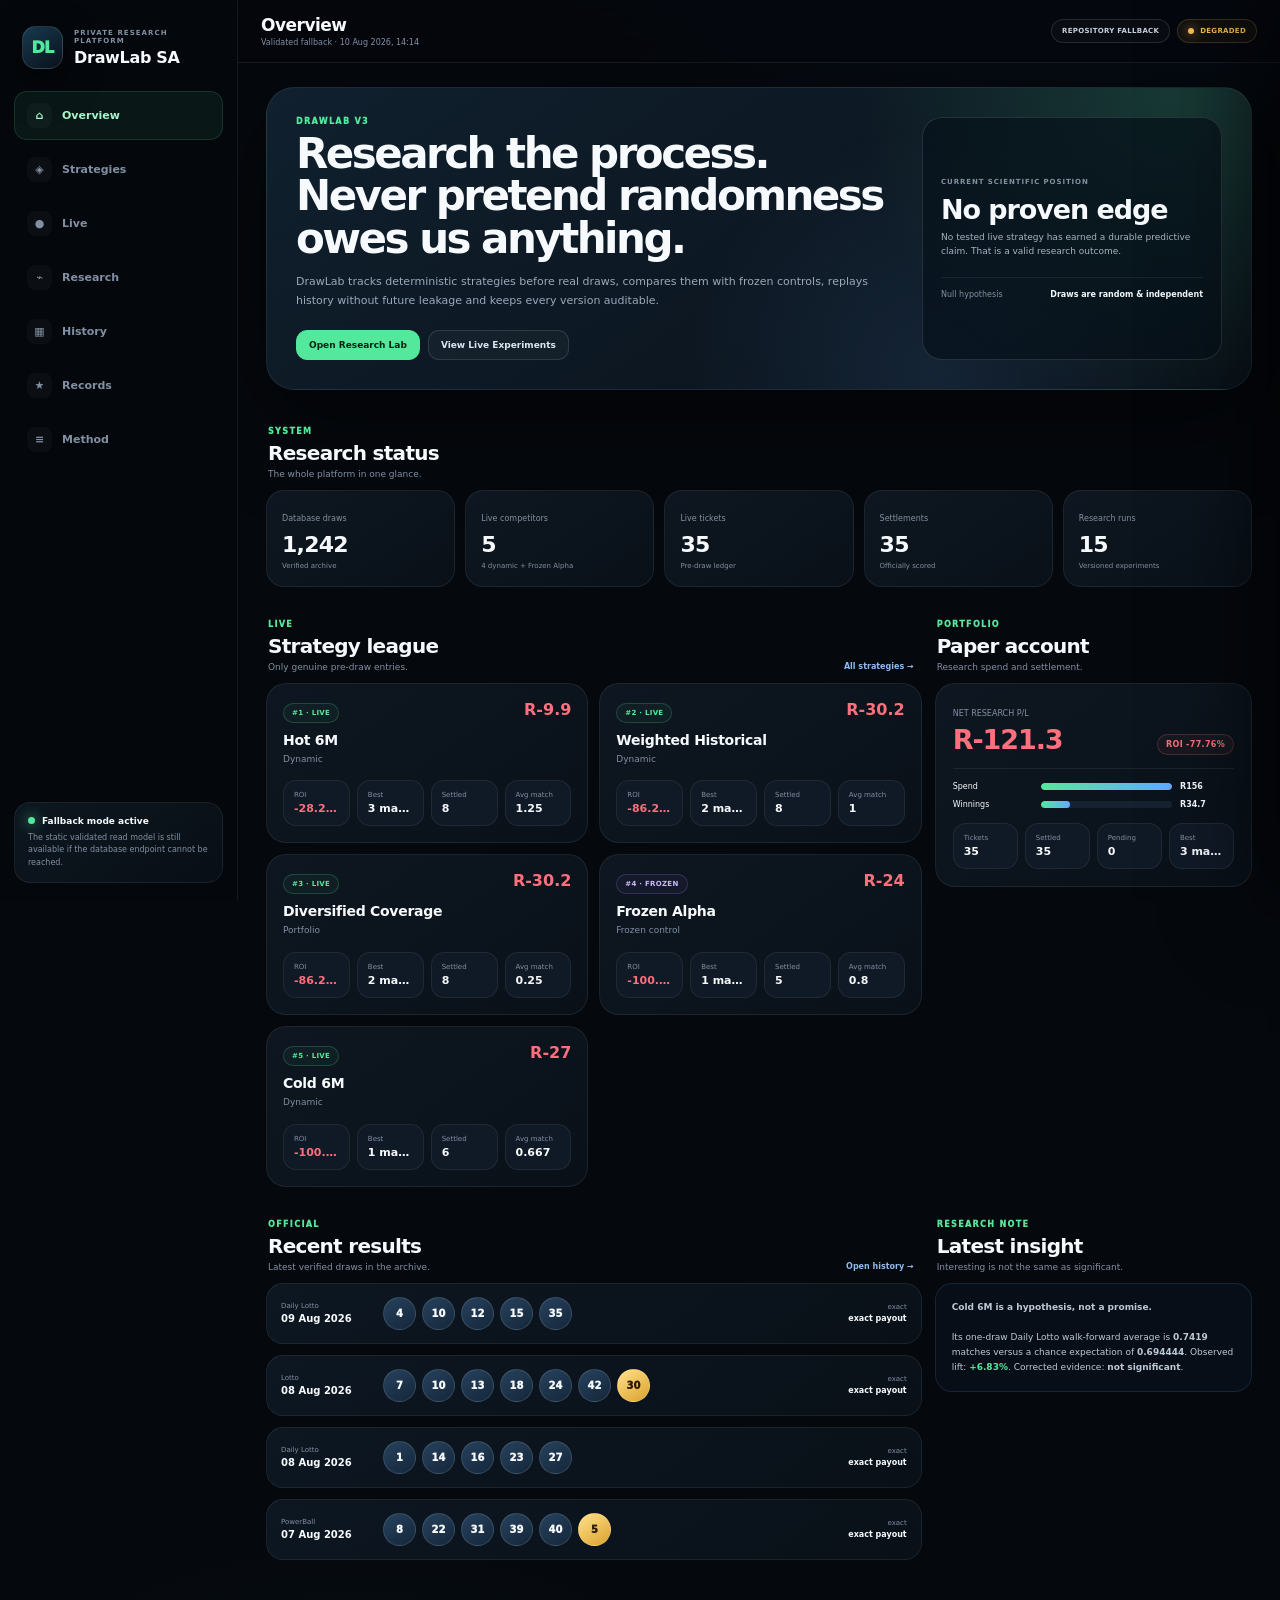
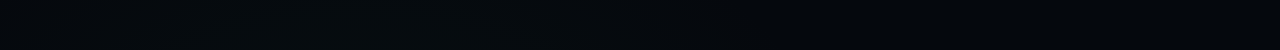
==== commit 58cd535f: "Show historical strategy discovery in DrawLab Research Lab" ====
--- a/drawlab-sa/index.html
+++ b/drawlab-sa/index.html
@@ -111,6 +111,10 @@
         <div class="section-head"><div><span class="kicker">REFRESH POLICY</span><h2>1 · 2 · 4 · 8 · 20 · Never</h2><p>Does refreshing a deterministic recommendation help, or is persistence just as good?</p></div><select id="holdGame" class="select" aria-label="Hold policy game"></select></div>
         <div class="panel" id="holdMatrix"></div>
 
+        <div class="section-head"><div><span class="kicker">DISCOVERY</span><h2>Historical strategy search</h2><p>We search pre-declared challenger families on validation data, then open a later untouched test window only after the candidate is fixed.</p></div></div>
+        <div class="notice subtle" id="discoveryMeta">Loading strategy discovery…</div>
+        <div class="cards cols-3" id="discoveryCards"></div>
+
         <div class="split-xl">
           <section>
             <div class="section-head compact"><div><span class="kicker">CHALLENGER</span><h2>Champion vs challenger</h2><p>Research cannot promote itself.</p></div></div>
@@ -170,5 +174,6 @@
 </aside>
 
 <script src="v3/app.js" defer></script>
+<script src="v3/discovery.js" defer></script>
 </body>
-</html>
+</html>
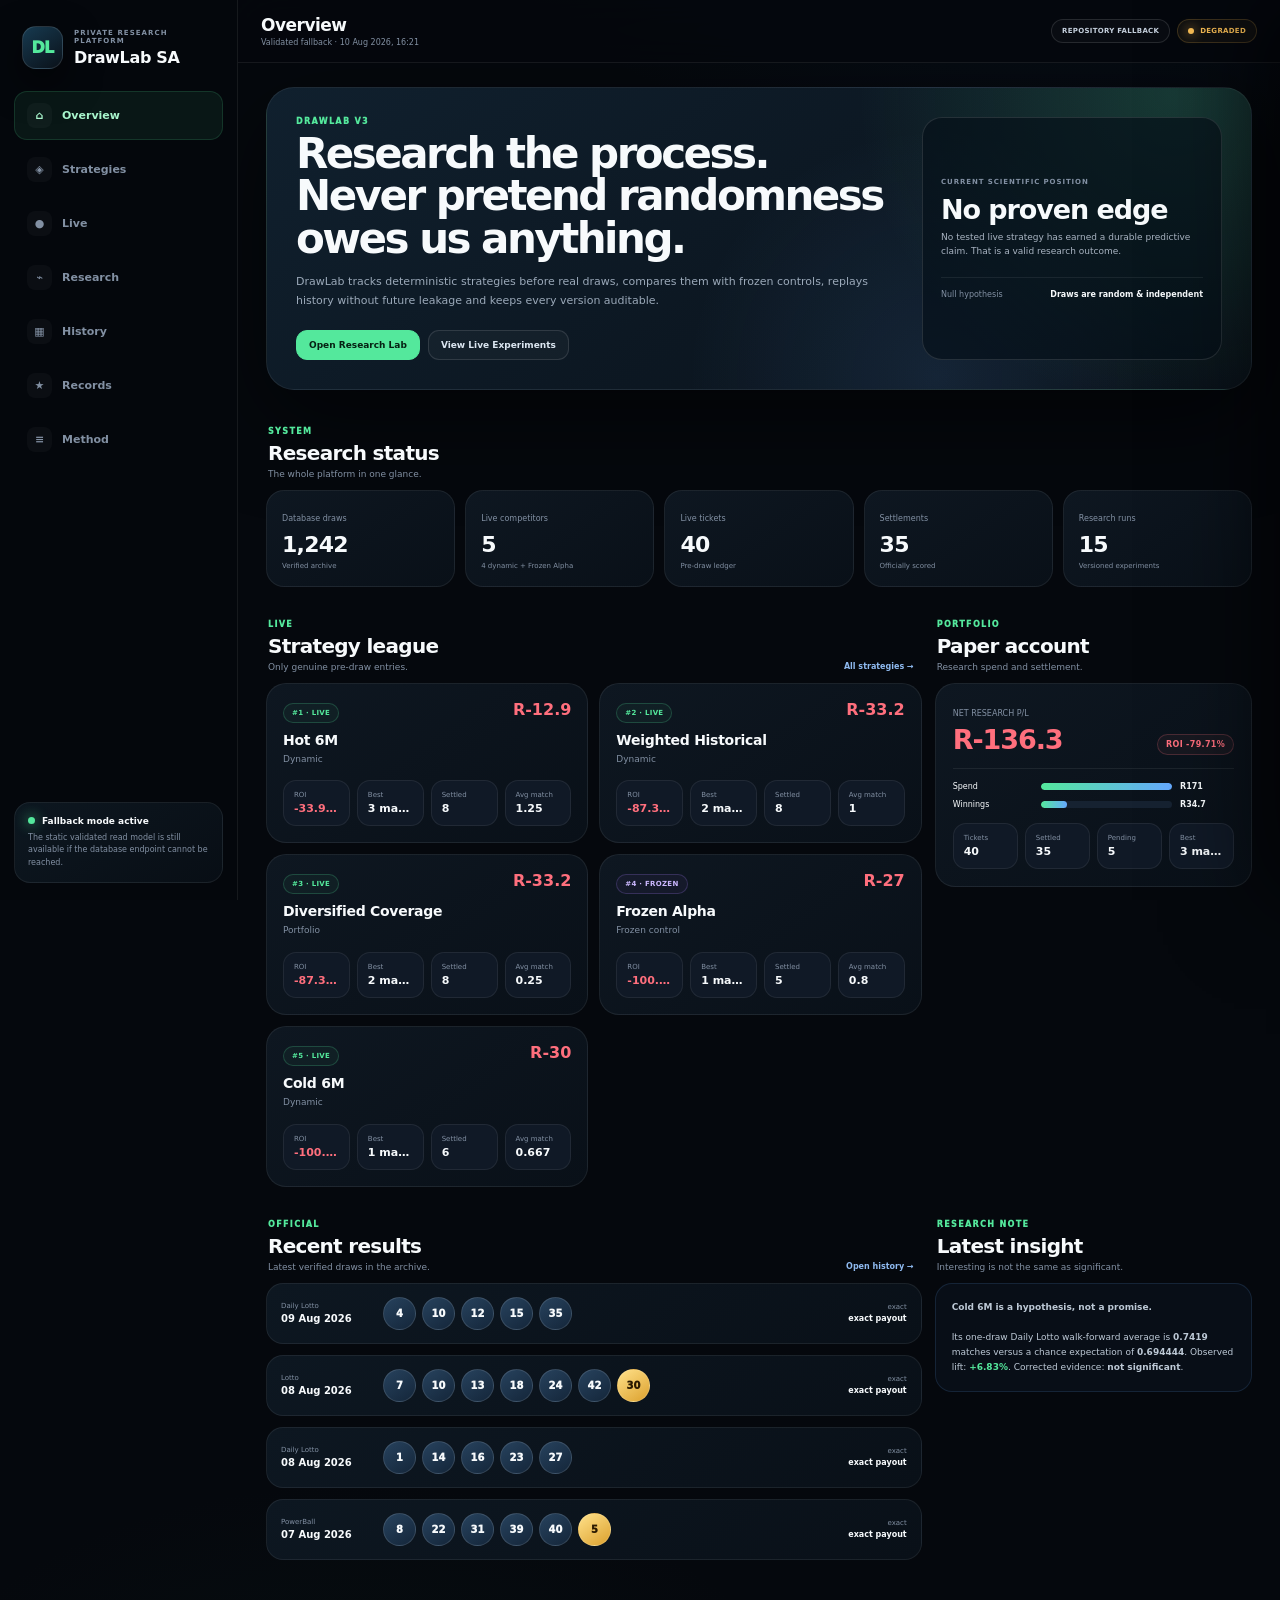
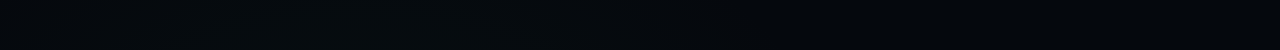
==== commit b04e47d1: "Add EV Hunter to DrawLab Research Lab" ====
--- a/drawlab-sa/index.html
+++ b/drawlab-sa/index.html
@@ -111,6 +111,20 @@
         <div class="section-head"><div><span class="kicker">REFRESH POLICY</span><h2>1 · 2 · 4 · 8 · 20 · Never</h2><p>Does refreshing a deterministic recommendation help, or is persistence just as good?</p></div><select id="holdGame" class="select" aria-label="Hold policy game"></select></div>
         <div class="panel" id="holdMatrix"></div>
 
+        <div class="section-head"><div><span class="kicker">EXPECTED VALUE</span><h2>EV Hunter</h2><p>Instead of asking which numbers are more likely, this model asks whether the economics of a draw justify entering at all.</p></div></div>
+        <div class="notice subtle" id="evMeta">Loading EV model…</div>
+        <div class="cards cols-3" id="evCards"></div>
+        <div class="split-xl">
+          <section>
+            <div class="section-head compact"><div><span class="kicker">HISTORICAL GATE</span><h2>Selective-entry backtest</h2><p>Historical jackpots decide whether to enter; results are revealed only after the decision.</p></div></div>
+            <div class="panel" id="evBacktest"></div>
+          </section>
+          <aside>
+            <div class="section-head compact"><div><span class="kicker">PROSPECTIVE</span><h2>EV shadow portfolio</h2><p>Only draws that cross the conservative EV gate generate a research entry.</p></div></div>
+            <div class="panel" id="evShadow"></div>
+          </aside>
+        </div>
+
         <div class="section-head"><div><span class="kicker">DISCOVERY</span><h2>Historical strategy search</h2><p>We search pre-declared challenger families on validation data, then open a later untouched test window only after the candidate is fixed.</p></div></div>
         <div class="notice subtle" id="discoveryMeta">Loading strategy discovery…</div>
         <div class="cards cols-3" id="discoveryCards"></div>
@@ -175,5 +189,6 @@
 
 <script src="v3/app.js" defer></script>
 <script src="v3/discovery.js" defer></script>
+<script src="v3/ev.js" defer></script>
 </body>
 </html>
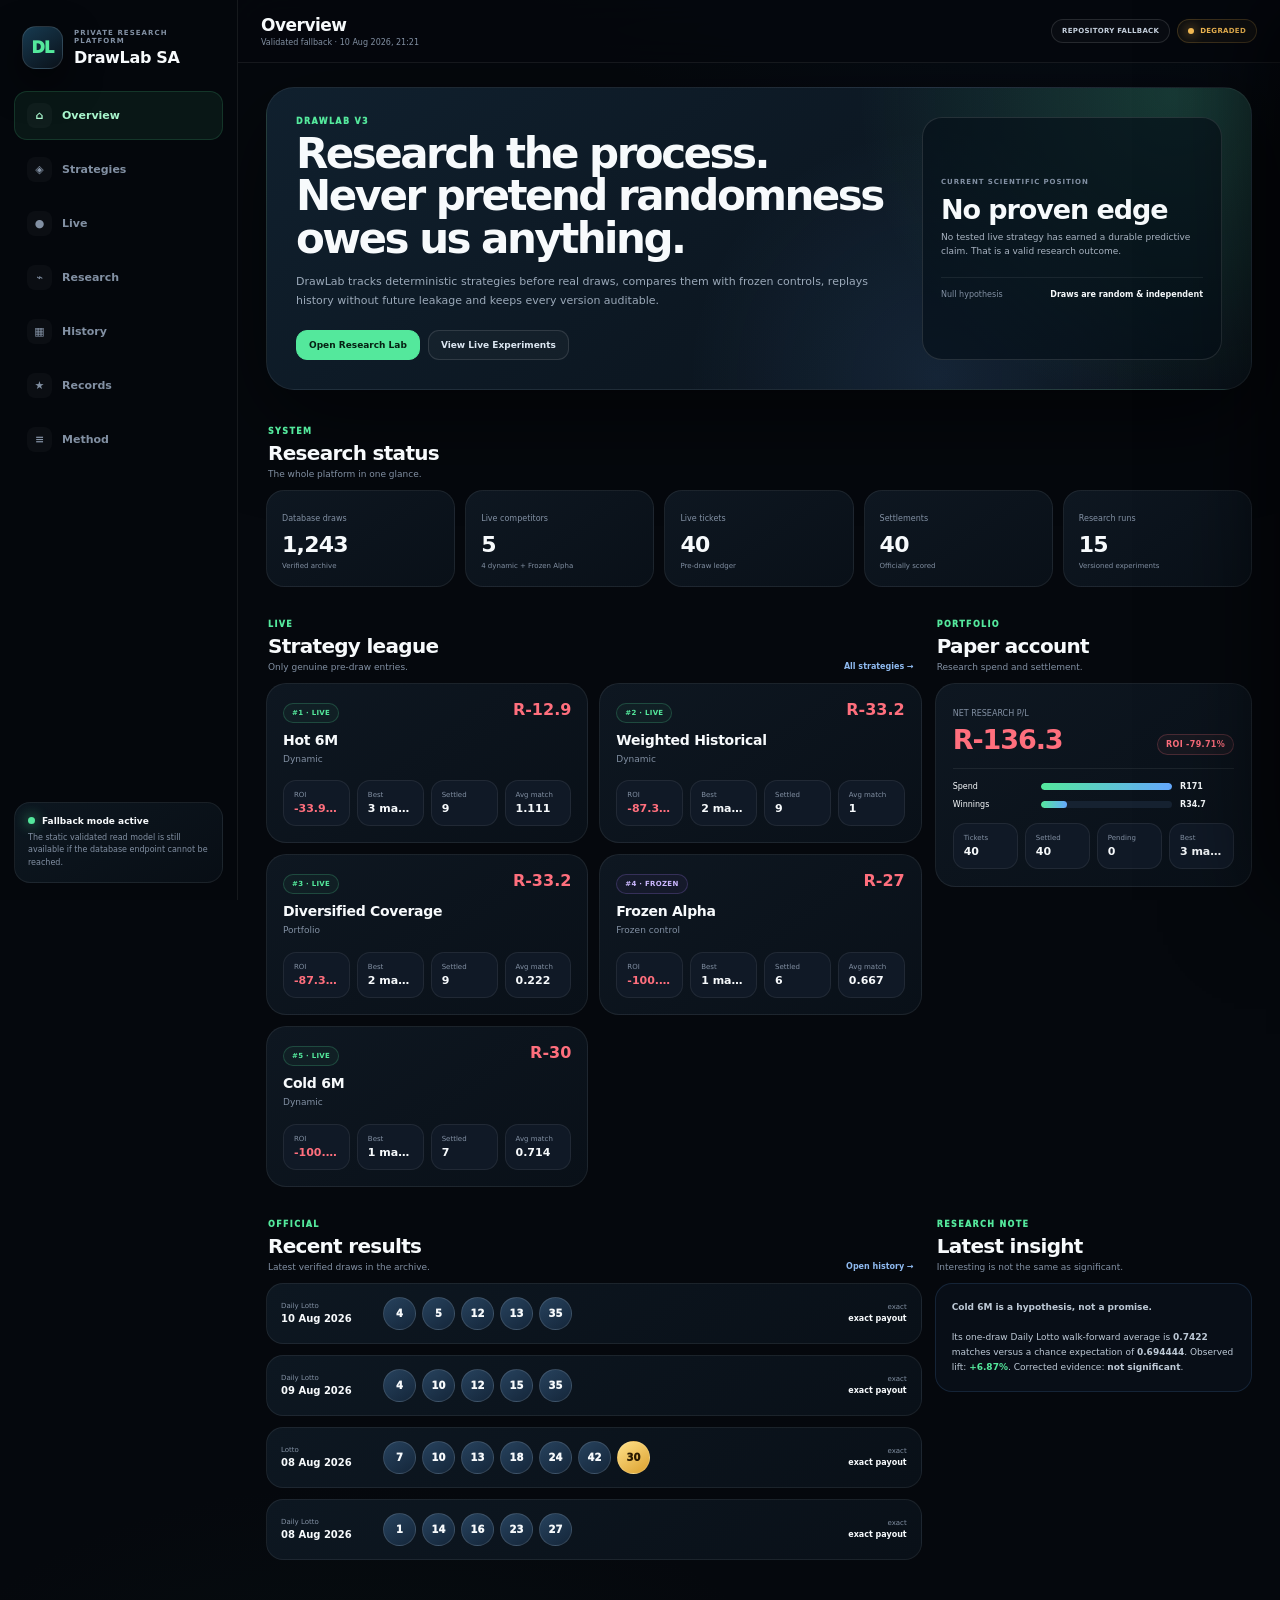
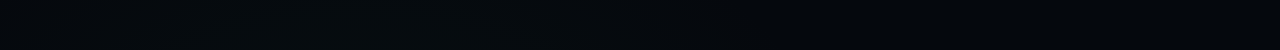
==== commit 485fbf62: "Expose crowd integrity and EV v2 research in DrawLab" ====
--- a/drawlab-sa/index.html
+++ b/drawlab-sa/index.html
@@ -103,7 +103,7 @@
       </section>
 
       <section class="view" id="research">
-        <div class="page-intro"><div class="eyebrow">Research Lab</div><h2>Pretend it was a year ago.</h2><p>Every historical target is generated using only earlier draws. The system then reveals the real result and scores the line. No future leakage, no retrospective editing.</p></div>
+        <div class="page-intro"><div class="eyebrow">Research Lab</div><h2>Separate the draw, the crowd and the economics.</h2><p>Every historical target is generated using only earlier information. Draw prediction, player-choice crowding and expected-value research are evaluated separately so one type of signal can never masquerade as another.</p></div>
 
         <div class="section-head"><div><span class="kicker">OUT-OF-SAMPLE</span><h2>One-year retrospective</h2><p>7 Aug 2025 → 6 Aug 2026. Match behaviour is factual; historical rand returns remain clearly marked when estimated.</p></div><select id="retroGame" class="select" aria-label="Retrospective game"></select></div>
         <div class="panel table-panel"><div class="table" id="retroTable"></div><div class="notice subtle" id="retroQuality"></div></div>
@@ -111,16 +111,16 @@
         <div class="section-head"><div><span class="kicker">REFRESH POLICY</span><h2>1 · 2 · 4 · 8 · 20 · Never</h2><p>Does refreshing a deterministic recommendation help, or is persistence just as good?</p></div><select id="holdGame" class="select" aria-label="Hold policy game"></select></div>
         <div class="panel" id="holdMatrix"></div>
 
-        <div class="section-head"><div><span class="kicker">EXPECTED VALUE</span><h2>EV Hunter</h2><p>Instead of asking which numbers are more likely, this model asks whether the economics of a draw justify entering at all.</p></div></div>
-        <div class="notice subtle" id="evMeta">Loading EV model…</div>
+        <div class="section-head"><div><span class="kicker">EXPECTED VALUE</span><h2>EV Hunter v2</h2><p>Structural prize accounting asks whether the economics of a draw justify entering at all. Equal-probability lines are ranked for sharing risk only after that decision.</p></div></div>
+        <div class="notice subtle" id="evMeta">Loading structural EV model…</div>
         <div class="cards cols-3" id="evCards"></div>
         <div class="split-xl">
           <section>
-            <div class="section-head compact"><div><span class="kicker">HISTORICAL GATE</span><h2>Selective-entry backtest</h2><p>Historical jackpots decide whether to enter; results are revealed only after the decision.</p></div></div>
+            <div class="section-head compact"><div><span class="kicker">HISTORICAL GATE</span><h2>Selective-entry backtest</h2><p>Historical economics decide whether to enter; winning numbers and payouts are revealed only after the decision.</p></div></div>
             <div class="panel" id="evBacktest"></div>
           </section>
           <aside>
-            <div class="section-head compact"><div><span class="kicker">PROSPECTIVE</span><h2>EV shadow portfolio</h2><p>Only draws that cross the conservative EV gate generate a research entry.</p></div></div>
+            <div class="section-head compact"><div><span class="kicker">PROSPECTIVE</span><h2>EV shadow portfolio</h2><p>Only draws that cross the conservative structural EV gate generate a research entry.</p></div></div>
             <div class="panel" id="evShadow"></div>
           </aside>
         </div>
@@ -188,6 +188,7 @@
 </aside>
 
 <script src="v3/app.js" defer></script>
+<script src="v3/research-v2.js" defer></script>
 <script src="v3/discovery.js" defer></script>
 <script src="v3/ev.js" defer></script>
 </body>
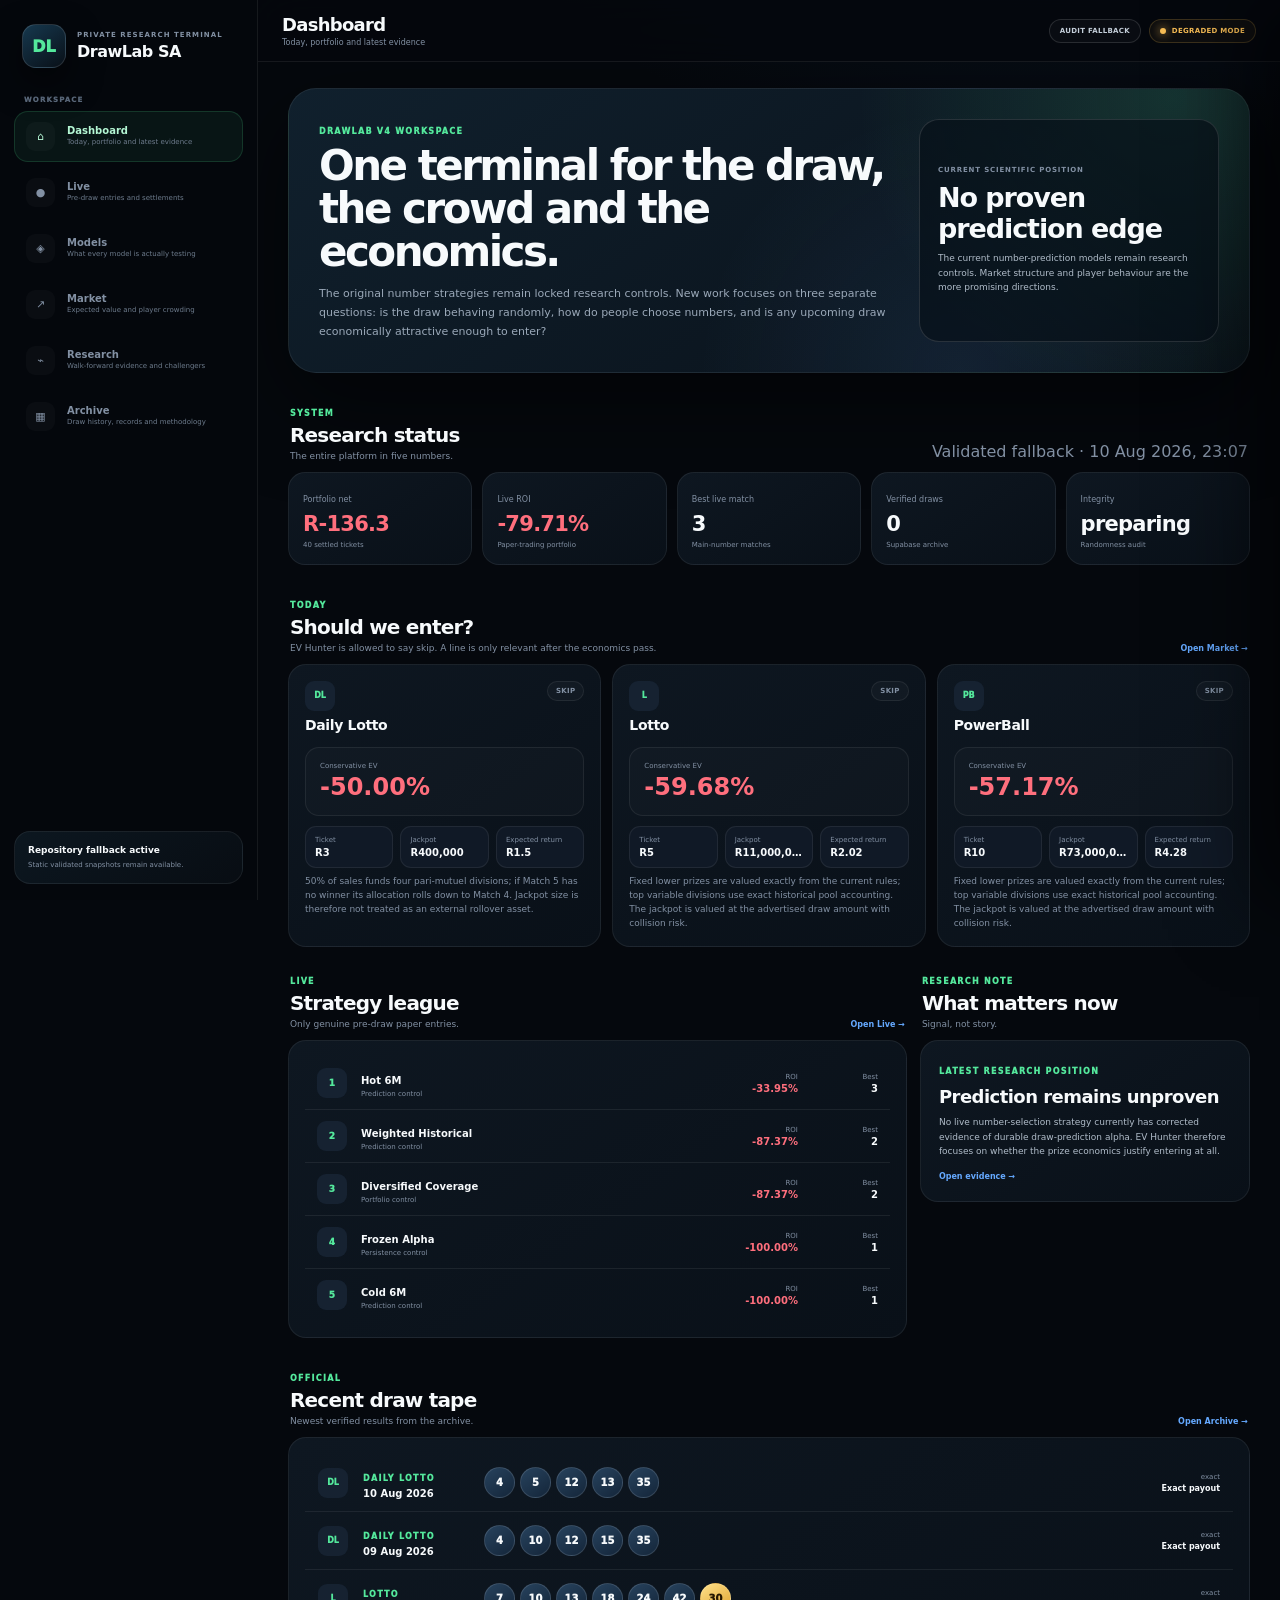
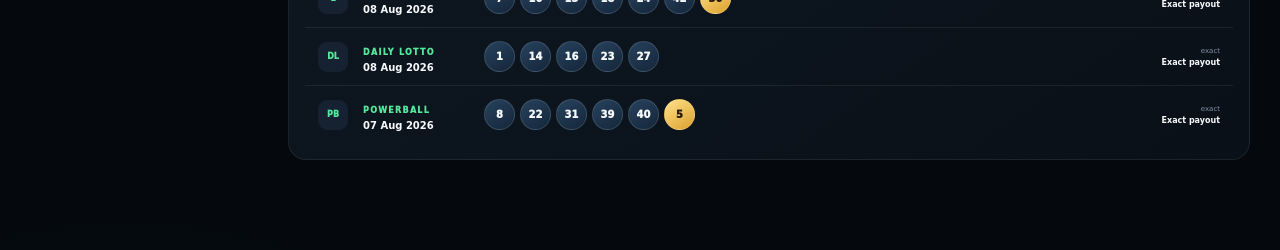
==== commit 65569229: "Redesign DrawLab information architecture and navigation" ====
--- a/drawlab-sa/index.html
+++ b/drawlab-sa/index.html
@@ -4,192 +4,161 @@
   <meta charset="utf-8">
   <meta name="viewport" content="width=device-width,initial-scale=1,viewport-fit=cover">
   <meta name="theme-color" content="#05080d">
-  <meta name="description" content="DrawLab SA — private deterministic lottery research platform.">
+  <meta name="description" content="DrawLab SA — private lottery research platform.">
   <meta name="apple-mobile-web-app-capable" content="yes">
   <meta name="apple-mobile-web-app-status-bar-style" content="black-translucent">
-  <title>DrawLab SA — Research Platform</title>
-  <link rel="manifest" href="manifest.webmanifest" data-root-manifest>
+  <title>DrawLab SA — Research Terminal</title>
+  <link rel="manifest" href="manifest.webmanifest">
   <link rel="icon" href="v3/icon.svg" type="image/svg+xml">
-  <link rel="stylesheet" href="v3/styles.css">
+  <link rel="stylesheet" href="v3/styles-v4.css">
 </head>
 <body>
-<div class="app-shell">
+<div class="shell">
   <aside class="rail">
     <div class="brand">
       <div class="brand-mark">DL</div>
-      <div><span>PRIVATE RESEARCH PLATFORM</span><strong>DrawLab SA</strong></div>
+      <div><span>PRIVATE RESEARCH TERMINAL</span><strong>DrawLab SA</strong></div>
     </div>
-    <nav class="nav" id="desktopNav" aria-label="Primary navigation"></nav>
-    <div class="rail-card">
-      <div class="dot-row"><i class="dot"></i><b id="railHealth">Research system</b></div>
-      <p id="railHealthSub">Loading validated state…</p>
-    </div>
+    <div class="nav-label">WORKSPACE</div>
+    <nav class="side-nav" id="sideNav" aria-label="Primary navigation"></nav>
+    <div class="rail-status" id="railStatus"><b>Loading research system…</b><span>Checking database and audit snapshots.</span></div>
   </aside>
 
-  <div class="main-wrap">
+  <div class="main">
     <header class="topbar">
-      <div>
-        <h1 id="viewTitle">Overview</h1>
-        <p id="updatedLabel">Loading research state…</p>
-      </div>
-      <div class="top-actions">
-        <span class="source-chip" id="sourceChip">SYNCING</span>
-        <span class="health-chip" id="healthChip"><i></i><span>CHECKING</span></span>
-      </div>
+      <div><h1 id="pageTitle">Dashboard</h1><p id="pageSub">Today, portfolio and latest evidence</p></div>
+      <div class="top-actions"><span class="source-chip" id="sourceChip">SYNCING</span><span class="health" id="healthChip"><i></i>CHECKING</span></div>
     </header>
 
-    <main>
-      <section class="view active" id="overview">
-        <div class="hero">
-          <div class="hero-copy">
-            <div class="eyebrow">DrawLab v3</div>
-            <h2>Research the process.<br>Never pretend randomness owes us anything.</h2>
-            <p>DrawLab tracks deterministic strategies before real draws, compares them with frozen controls, replays history without future leakage and keeps every version auditable.</p>
-            <div class="hero-actions">
-              <button class="btn primary" data-goto="research">Open Research Lab</button>
-              <button class="btn" data-goto="live">View Live Experiments</button>
-            </div>
-          </div>
-          <div class="evidence-card">
-            <span class="label">CURRENT SCIENTIFIC POSITION</span>
-            <strong id="evidenceHero">No proven edge</strong>
-            <p id="evidenceSub">Loading evidence…</p>
-            <div class="evidence-rule"><span>Null hypothesis</span><b>Draws are random & independent</b></div>
-          </div>
+    <main class="content">
+      <section class="view active" id="dashboard">
+        <div class="page-hero">
+          <div><span class="eyebrow">DrawLab v4 workspace</span><h2>One terminal for the draw, the crowd and the economics.</h2><p>The original number strategies remain locked research controls. New work focuses on three separate questions: is the draw behaving randomly, how do people choose numbers, and is any upcoming draw economically attractive enough to enter?</p></div>
+          <div class="hero-verdict"><span>CURRENT SCIENTIFIC POSITION</span><strong id="heroVerdict">Loading evidence…</strong><p id="heroCopy">Building the latest research view.</p></div>
         </div>
 
-        <div class="section-head"><div><span class="kicker">SYSTEM</span><h2>Research status</h2><p>The whole platform in one glance.</p></div></div>
-        <div class="metrics metrics-5" id="overviewMetrics"></div>
+        <div class="section-head"><div><span class="eyebrow">SYSTEM</span><h2>Research status</h2><p>The entire platform in five numbers.</p></div><span id="updated" class="muted"></span></div>
+        <div class="metrics" id="dashboardMetrics"></div>
 
-        <div class="split-xl">
+        <div class="section-head"><div><span class="eyebrow">TODAY</span><h2>Should we enter?</h2><p>EV Hunter is allowed to say skip. A line is only relevant after the economics pass.</p></div><button class="text-btn" data-goto="market">Open Market →</button></div>
+        <div class="grid-3" id="todayDecisions"></div>
+
+        <div class="grid-2">
           <section>
-            <div class="section-head compact"><div><span class="kicker">LIVE</span><h2>Strategy league</h2><p>Only genuine pre-draw entries.</p></div><button class="link-btn" data-goto="strategies">All strategies →</button></div>
-            <div class="cards cols-2" id="leagueCards"></div>
+            <div class="section-head compact"><div><span class="eyebrow">LIVE</span><h2>Strategy league</h2><p>Only genuine pre-draw paper entries.</p></div><button class="text-btn" data-goto="live">Open Live →</button></div>
+            <div class="panel" id="dashboardLeague"></div>
           </section>
           <aside>
-            <div class="section-head compact"><div><span class="kicker">PORTFOLIO</span><h2>Paper account</h2><p>Research spend and settlement.</p></div></div>
-            <div class="panel" id="portfolioPanel"></div>
+            <div class="section-head compact"><div><span class="eyebrow">RESEARCH NOTE</span><h2>What matters now</h2><p>Signal, not story.</p></div></div>
+            <div class="panel insight" id="dashboardInsight"></div>
           </aside>
         </div>
 
-        <div class="split-xl">
-          <section>
-            <div class="section-head compact"><div><span class="kicker">OFFICIAL</span><h2>Recent results</h2><p>Latest verified draws in the archive.</p></div><button class="link-btn" data-goto="history">Open history →</button></div>
-            <div class="cards" id="recentOverview"></div>
-          </section>
-          <aside>
-            <div class="section-head compact"><div><span class="kicker">RESEARCH NOTE</span><h2>Latest insight</h2><p>Interesting is not the same as significant.</p></div></div>
-            <div class="notice" id="latestInsight"></div>
-          </aside>
+        <div class="section-head"><div><span class="eyebrow">OFFICIAL</span><h2>Recent draw tape</h2><p>Newest verified results from the archive.</p></div><button class="text-btn" data-goto="archive">Open Archive →</button></div>
+        <div class="panel" id="dashboardResults"></div>
+      </section>
+
+      <section class="view" id="live">
+        <div class="page-hero">
+          <div><span class="eyebrow">Forward-only ledger</span><h2>What DrawLab actually entered.</h2><p>No historical simulation appears here. These tickets were created before draw close, locked, then settled against official results.</p></div>
+          <div class="hero-verdict"><span>PENDING NOW</span><strong id="pendingCount">0</strong><p>Open live research tickets awaiting settlement.</p></div>
+        </div>
+
+        <div class="section-head"><div><span class="eyebrow">OPEN</span><h2>Current entries</h2><p>Numbers, cost, strategy and draw date.</p></div></div>
+        <div class="panel" id="pendingList"></div>
+
+        <div class="section-head"><div><span class="eyebrow">CONTROL</span><h2>Frozen Alpha</h2><p>The permanent “never change the numbers” experiment.</p></div></div>
+        <div class="cards-3" id="frozenGrid"></div>
+
+        <div class="section-head"><div><span class="eyebrow">PERFORMANCE</span><h2>Live league ledger</h2><p>Paper spend, exact settlements and cumulative ROI.</p></div></div>
+        <div class="panel table"><div id="liveLeague"></div></div>
+      </section>
+
+      <section class="view" id="models">
+        <div class="page-hero">
+          <div><span class="eyebrow">Model registry</span><h2>Know what every model is actually trying to do.</h2><p>Prediction, portfolio construction, player behaviour and expected value are different problems. DrawLab keeps them separate so a good result in one layer never gets misrepresented as evidence in another.</p></div>
+          <div class="hero-verdict"><span>GOVERNANCE</span><strong>Versioned & immutable</strong><p>A formula change creates a new version. Old predictions and results are never rewritten.</p></div>
+        </div>
+
+        <div class="section-head"><div><span class="eyebrow">LIVE CONTROLS</span><h2>The original five</h2><p>Long-running evidence, not promises.</p></div></div>
+        <div class="cards-2" id="liveModelGrid"></div>
+
+        <div class="section-head"><div><span class="eyebrow">CHALLENGERS</span><h2>Models trying to earn promotion</h2><p>Selected on earlier data, judged on untouched data, then frozen prospectively.</p></div></div>
+        <div class="cards-3" id="challengerGrid"></div>
+
+        <div class="section-head"><div><span class="eyebrow">ARCHITECTURE</span><h2>Four model roles</h2><p>The clean separation that keeps DrawLab scientifically useful.</p></div></div>
+        <div class="panel methods" id="modelArchitecture"></div>
+      </section>
+
+      <section class="view" id="market">
+        <div class="page-hero">
+          <div><span class="eyebrow">Market / expected value</span><h2>The main question is no longer “what numbers?”</h2><p>First ask whether the draw is worth entering at all. Only then use player-choice research to reduce expected prize sharing. Equal-probability lines remain equal-probability lines.</p></div>
+          <div class="hero-verdict"><span>ENTRY RULE</span><strong>Economics first</strong><p>A low-sharing combination can improve value conditional on winning, but it cannot rescue a negative-EV draw.</p></div>
+        </div>
+
+        <div class="section-head"><div><span class="eyebrow">EV HUNTER v2</span><h2>Current market screen</h2><p>Structural prize mechanics, demand and collision risk.</p></div></div>
+        <div class="cards-3" id="marketCards"></div>
+
+        <div class="section-head"><div><span class="eyebrow">PLAYER BEHAVIOUR</span><h2>Crowd Model v1</h2><p>Empirical South African winner-count research, not “lucky number” folklore.</p></div></div>
+        <div class="cards-3" id="crowdGrid"></div>
+
+        <div class="grid-2">
+          <section><div class="section-head compact"><div><span class="eyebrow">PROSPECTIVE</span><h2>EV shadow portfolio</h2><p>Only qualifying draws generate entries.</p></div></div><div class="panel" id="marketShadow"></div></section>
+          <aside><div class="section-head compact"><div><span class="eyebrow">METHOD</span><h2>How the gate works</h2><p>Why “skip” is often the correct answer.</p></div></div><div class="panel" id="evMethod"></div></aside>
         </div>
       </section>
 
-      <section class="view" id="strategies">
-        <div class="page-intro"><div class="eyebrow">Strategy architecture</div><h2>Five live competitors.<br>One clean experiment.</h2><p>The four original deterministic models remain dynamic. Frozen Alpha is the permanent control. A formula change creates a new version; it never rewrites the old one.</p></div>
-        <div class="section-head"><div><span class="kicker">CHAMPIONS</span><h2>Live strategy catalog</h2><p>Click a model to open its research profile.</p></div></div>
-        <div class="cards cols-2" id="strategyCards"></div>
+      <section class="view" id="research">
+        <div class="page-hero">
+          <div><span class="eyebrow">Evidence lab</span><h2>Try hard to disprove ourselves.</h2><p>Walk-forward simulation, multiple-testing correction, rule-era boundaries and prospectively frozen challengers matter more than finding an attractive backtest.</p></div>
+          <div class="hero-verdict"><span>NULL HYPOTHESIS</span><strong>Random & independent</strong><p>Historical structure only earns attention if it survives out-of-sample testing and correction.</p></div>
+        </div>
+
+        <div class="section-head"><div><span class="eyebrow">DRAW INTEGRITY</span><h2>Does the archive look random?</h2><p>Frequency, pairs and serial-overlap diagnostics with multiple-testing correction.</p></div></div>
+        <div class="cards-3" id="integrityGrid"></div>
+
+        <div class="section-head"><div><span class="eyebrow">RETROSPECTIVE</span><h2>If DrawLab existed a year earlier</h2><p>Strict walk-forward replay: generate first, reveal the real draw afterward.</p></div><select id="retroGame"></select></div>
+        <div class="panel table"><div id="retroTable"></div><div class="notice"><b>Financial note:</b> match behaviour is the stronger research measure where old payout tables remain incomplete. Historical ROI stays secondary until exact payout enrichment is complete.</div></div>
+
+        <div class="section-head"><div><span class="eyebrow">PERSISTENCE</span><h2>1 · 2 · 4 · 8 · 20 · Never</h2><p>Does refreshing a deterministic line help, or does holding it perform similarly?</p></div><select id="holdGame"></select></div>
+        <div class="panel" id="holdMatrix"></div>
+
+        <div class="section-head"><div><span class="eyebrow">QUEUE</span><h2>Experiment queue</h2><p>Ideas stay separate from production until evidence earns a decision.</p></div></div>
+        <div class="panel" id="experimentQueue"></div>
       </section>
 
-      <section class="view" id="live">
-        <div class="page-intro"><div class="eyebrow">Live experiments</div><h2>What DrawLab actually entered.</h2><p>Historical simulations do not appear here. This is the clean forward-looking ledger: created before draw time, then settled against official results.</p></div>
-        <div class="section-head"><div><span class="kicker">CONTROL</span><h2>Frozen Alpha</h2><p>Locked within the legal rule era. Wins and losses never cause a refresh.</p></div></div>
-        <div class="cards cols-3" id="frozenCards"></div>
+      <section class="view" id="archive">
+        <div class="page-hero">
+          <div><span class="eyebrow">Archive / records</span><h2>The factual memory of DrawLab.</h2><p>Verified draw history, rule eras, the Hall of Records and methodology live together here. This is the audit trail behind every chart and conclusion elsewhere in the site.</p></div>
+          <div class="hero-verdict"><span>DATA POLICY</span><strong>Withhold bad data</strong><p>Questionable or incompatible rows are excluded rather than silently “fixed” to make a model work.</p></div>
+        </div>
 
-        <div class="section-head"><div><span class="kicker">OPEN</span><h2>Current entries</h2><p>Pending live tickets, grouped by the latest draw dates.</p></div></div>
-        <div class="panel table-panel"><div class="table" id="pendingTable"></div></div>
+        <div class="section-head"><div><span class="eyebrow">DATABASE</span><h2>Validated coverage</h2><p>Total archive and current model-eligible scope.</p></div></div>
+        <div class="cards-3" id="historyGrid"></div>
 
-        <div class="section-head"><div><span class="kicker">PERFORMANCE</span><h2>Live league ledger</h2><p>Spend includes pending entries; winnings are settled amounts only.</p></div></div>
-        <div class="panel table-panel"><div class="table" id="liveTable"></div></div>
-      </section>
-
-      <section class="view" id="research">
-        <div class="page-intro"><div class="eyebrow">Research Lab</div><h2>Separate the draw, the crowd and the economics.</h2><p>Every historical target is generated using only earlier information. Draw prediction, player-choice crowding and expected-value research are evaluated separately so one type of signal can never masquerade as another.</p></div>
-
-        <div class="section-head"><div><span class="kicker">OUT-OF-SAMPLE</span><h2>One-year retrospective</h2><p>7 Aug 2025 → 6 Aug 2026. Match behaviour is factual; historical rand returns remain clearly marked when estimated.</p></div><select id="retroGame" class="select" aria-label="Retrospective game"></select></div>
-        <div class="panel table-panel"><div class="table" id="retroTable"></div><div class="notice subtle" id="retroQuality"></div></div>
-
-        <div class="section-head"><div><span class="kicker">REFRESH POLICY</span><h2>1 · 2 · 4 · 8 · 20 · Never</h2><p>Does refreshing a deterministic recommendation help, or is persistence just as good?</p></div><select id="holdGame" class="select" aria-label="Hold policy game"></select></div>
-        <div class="panel" id="holdMatrix"></div>
-
-        <div class="section-head"><div><span class="kicker">EXPECTED VALUE</span><h2>EV Hunter v2</h2><p>Structural prize accounting asks whether the economics of a draw justify entering at all. Equal-probability lines are ranked for sharing risk only after that decision.</p></div></div>
-        <div class="notice subtle" id="evMeta">Loading structural EV model…</div>
-        <div class="cards cols-3" id="evCards"></div>
-        <div class="split-xl">
+        <div class="archive-grid">
           <section>
-            <div class="section-head compact"><div><span class="kicker">HISTORICAL GATE</span><h2>Selective-entry backtest</h2><p>Historical economics decide whether to enter; winning numbers and payouts are revealed only after the decision.</p></div></div>
-            <div class="panel" id="evBacktest"></div>
+            <div class="section-head compact"><div><span class="eyebrow">DRAW TAPE</span><h2>Latest official results</h2><p>Newest verified records.</p></div></div>
+            <div class="panel" id="archiveResults"></div>
           </section>
-          <aside>
-            <div class="section-head compact"><div><span class="kicker">PROSPECTIVE</span><h2>EV shadow portfolio</h2><p>Only draws that cross the conservative structural EV gate generate a research entry.</p></div></div>
-            <div class="panel" id="evShadow"></div>
+          <aside class="stack">
+            <div><div class="section-head compact"><div><span class="eyebrow">HALL OF RECORDS</span><h2>Top live tickets</h2><p>Simulation results excluded.</p></div></div><div class="panel" id="records"></div></div>
           </aside>
         </div>
 
-        <div class="section-head"><div><span class="kicker">DISCOVERY</span><h2>Historical strategy search</h2><p>We search pre-declared challenger families on validation data, then open a later untouched test window only after the candidate is fixed.</p></div></div>
-        <div class="notice subtle" id="discoveryMeta">Loading strategy discovery…</div>
-        <div class="cards cols-3" id="discoveryCards"></div>
-
-        <div class="split-xl">
-          <section>
-            <div class="section-head compact"><div><span class="kicker">CHALLENGER</span><h2>Champion vs challenger</h2><p>Research cannot promote itself.</p></div></div>
-            <div class="cards" id="challengerCards"></div>
-          </section>
-          <aside>
-            <div class="section-head compact"><div><span class="kicker">QUEUE</span><h2>Experiment queue</h2><p>Ideas stay here until evidence earns a decision.</p></div></div>
-            <div class="cards" id="experimentQueue"></div>
-          </aside>
+        <div class="grid-2">
+          <section><div class="section-head"><div><span class="eyebrow">RULE ERAS</span><h2>Never mix incompatible lotteries</h2><p>Rule changes are explicit model boundaries.</p></div></div><div class="panel methods" id="ruleEras"></div></section>
+          <aside><div class="section-head"><div><span class="eyebrow">METHODOLOGY</span><h2>Research constitution</h2><p>The rules DrawLab applies to itself.</p></div></div><div class="panel methods" id="methodology"></div></aside>
         </div>
-      </section>
-
-      <section class="view" id="history">
-        <div class="page-intro"><div class="eyebrow">Historical intelligence</div><h2>The factual archive.</h2><p>Coverage, current model scope and rule eras live here. This page describes what happened; it does not turn historical patterns into certainty.</p></div>
-        <div class="section-head"><div><span class="kicker">DATABASE</span><h2>Validated coverage</h2><p>Total archive vs current model-eligible scope.</p></div></div>
-        <div class="cards cols-3" id="historyCards"></div>
-
-        <div class="section-head"><div><span class="kicker">RECENT</span><h2>Official draw tape</h2><p>Newest verified results.</p></div></div>
-        <div class="cards cols-2" id="historyResults"></div>
-
-        <div class="section-head"><div><span class="kicker">RULES</span><h2>Explicit rule eras</h2><p>Incompatible number spaces never get silently mixed.</p></div></div>
-        <div class="panel methods">
-          <div class="method-row"><b>DL</b><div><h3>Daily Lotto · 5/36</h3><p>The current DrawLab historical window uses the same 5/36 main-number space.</p></div></div>
-          <div class="method-row"><b>L</b><div><h3>Lotto · 6/58 → 6/52</h3><p>Legacy 6/58 draws remain archived. Current 6/52 model calculations start at the June 2026 rule boundary rather than blending incompatible spaces.</p></div></div>
-          <div class="method-row"><b>PB</b><div><h3>PowerBall · 5/50, PB pool changed</h3><p>Main 5/50 history remains compatible. The special-ball pool changed from 1–20 to 1–16 and is treated as a separate era.</p></div></div>
-        </div>
-      </section>
-
-      <section class="view" id="records">
-        <div class="page-intro"><div class="eyebrow">Hall of Records</div><h2>The moments worth remembering.</h2><p>A permanent top-20 archive of the strongest live tickets. Historical simulations are deliberately excluded.</p></div>
-        <div class="section-head"><div><span class="kicker">TOP 20</span><h2>Live ticket records</h2><p>Ranked by main-number matches, then prize, then recency.</p></div></div>
-        <div class="record-list" id="recordsList"></div>
-      </section>
-
-      <section class="view" id="methodology">
-        <div class="page-intro"><div class="eyebrow">Data & methodology</div><h2>How DrawLab keeps itself honest.</h2><p>Every valid lottery line has the same base mathematical odds. DrawLab tests decision processes and historical hypotheses; it does not claim that a pattern makes a future line inherently more likely.</p></div>
-
-        <div class="section-head"><div><span class="kicker">CONSTITUTION</span><h2>Research rules</h2><p>These are harder to change than a strategy.</p></div></div>
-        <div class="panel methods" id="principles"></div>
-
-        <div class="section-head"><div><span class="kicker">ARCHITECTURE</span><h2>Production data flow</h2><p>Database-first live state with a reproducible repository fallback.</p></div></div>
-        <div class="cards cols-3" id="architectureCards"></div>
-
-        <div class="section-head"><div><span class="kicker">SYSTEM</span><h2>Research metadata</h2><p>Versioning and synchronization details.</p></div></div>
-        <div class="panel" id="metadataPanel"></div>
       </section>
     </main>
   </div>
 </div>
 
 <nav class="mobile-nav" id="mobileNav" aria-label="Mobile navigation"></nav>
+<div class="drawer-backdrop" id="drawerBackdrop"></div>
+<aside class="drawer" id="drawer" aria-hidden="true"><button class="drawer-close" id="drawerClose" aria-label="Close">×</button><div id="drawerBody"></div></aside>
 
-<div class="drawer-backdrop" id="drawerBackdrop" hidden></div>
-<aside class="drawer" id="strategyDrawer" aria-hidden="true">
-  <button class="drawer-close" id="drawerClose" aria-label="Close strategy profile">×</button>
-  <div id="drawerBody"></div>
-</aside>
-
-<script src="v3/app.js" defer></script>
-<script src="v3/research-v2.js" defer></script>
-<script src="v3/discovery.js" defer></script>
-<script src="v3/ev.js" defer></script>
+<script src="v3/app-v4.js" defer></script>
 </body>
-</html>+</html>
--- a/drawlab-sa/v3/styles-v4.css
+++ b/drawlab-sa/v3/styles-v4.css
@@ -0,0 +1 @@
+:root{--bg:#05080d;--surface:#0b1119;--surface2:#101926;--surface3:#162231;--line:#ffffff12;--line2:#ffffff20;--text:#f7fafc;--muted:#8290a3;--muted2:#b0bcc9;--green:#54e89c;--red:#ff6f7d;--amber:#f7bd55;--blue:#65a9ff;--purple:#a97cff;--r:18px;--shadow:0 28px 90px #0008}*{box-sizing:border-box}html{color-scheme:dark;scroll-behavior:smooth}body{margin:0;background:radial-gradient(900px 520px at 82% -8%,#173c6833,transparent 62%),radial-gradient(720px 500px at 10% 112%,#12452d20,transparent 62%),var(--bg);color:var(--text);font-family:Inter,ui-sans-serif,system-ui,-apple-system,BlinkMacSystemFont,"Segoe UI",sans-serif;-webkit-font-smoothing:antialiased}button,select{font:inherit}.shell{min-height:100vh}.rail{position:fixed;inset:0 auto 0 0;width:258px;padding:18px 14px;border-right:1px solid var(--line);background:#05080df2;backdrop-filter:blur(24px);z-index:40}.brand{display:flex;align-items:center;gap:11px;padding:6px 8px 20px}.brand-mark{width:44px;height:44px;border-radius:14px;display:grid;place-items:center;background:linear-gradient(145deg,#16384e,#091018);border:1px solid var(--line2);color:var(--green);font-weight:950;box-shadow:0 14px 34px #0008}.brand span{display:block;color:var(--muted);font-size:7px;font-weight:900;letter-spacing:.15em}.brand strong{display:block;margin-top:3px;font-size:16px;letter-spacing:-.03em}.nav-label{margin:8px 10px 7px;color:#586678;font-size:7px;font-weight:950;letter-spacing:.16em}.side-nav{display:grid;gap:5px}.side-nav button{display:grid;grid-template-columns:31px 1fr;gap:10px;align-items:center;width:100%;padding:10px 11px;border:1px solid transparent;border-radius:14px;background:transparent;color:var(--muted);text-align:left;cursor:pointer;transition:.16s}.side-nav button:hover{background:#ffffff05;color:#d9e3ef}.side-nav button.active{background:#54e89c10;border-color:#54e89c28;color:#b4f7d4}.nav-icon{width:29px;height:29px;border-radius:9px;display:grid;place-items:center;background:#ffffff07;font-size:11px}.side-nav b{display:block;font-size:10px}.side-nav small{display:block;margin-top:2px;font-size:7px;line-height:1.3;color:#6d7b8c}.rail-status{position:absolute;left:14px;right:14px;bottom:16px;padding:13px;border:1px solid var(--line);border-radius:16px;background:linear-gradient(145deg,#0c1720,#080d13)}.rail-status b{display:block;font-size:9px}.rail-status span{display:block;margin-top:5px;color:var(--muted);font-size:7px;line-height:1.5}.main{margin-left:258px;min-height:100vh}.topbar{position:sticky;top:0;z-index:30;display:flex;align-items:center;justify-content:space-between;gap:14px;padding:14px 24px;border-bottom:1px solid var(--line);background:#05080ddd;backdrop-filter:blur(24px)}.topbar h1{margin:0;font-size:18px;letter-spacing:-.04em}.topbar p{margin:3px 0 0;color:var(--muted);font-size:8px}.top-actions{display:flex;align-items:center;gap:8px}.source-chip,.health{display:inline-flex;align-items:center;gap:6px;padding:7px 10px;border:1px solid var(--line2);border-radius:999px;background:#ffffff06;color:#c4cfda;font-size:7px;font-weight:900;letter-spacing:.04em}.health.good{color:#9af0c3;border-color:#54e89c30;background:#54e89c0b}.health.warn{color:#f5cf83;border-color:#f7bd5530;background:#f7bd550b}.health i{width:6px;height:6px;border-radius:50%;background:currentColor;box-shadow:0 0 10px currentColor}.content{max-width:1380px;margin:auto;padding:26px 30px 90px}.view{display:none}.view.active{display:block;animation:fade .18s ease}@keyframes fade{from{opacity:.5;transform:translateY(4px)}}h1,h2,h3,p{margin:0}.eyebrow{color:var(--green);font-size:8px;font-weight:950;letter-spacing:.16em;text-transform:uppercase}.page-hero{display:grid;grid-template-columns:minmax(0,1.4fr) minmax(300px,.7fr);gap:18px;padding:30px;border-radius:28px;border:1px solid var(--line);background:radial-gradient(circle at 92% 3%,#54e89c24,transparent 34%),radial-gradient(circle at 70% 100%,#65a9ff18,transparent 36%),linear-gradient(145deg,#10202d,#091018);box-shadow:var(--shadow)}.page-hero h2{margin-top:7px;font-size:42px;line-height:1.02;letter-spacing:-.06em;max-width:760px}.page-hero p{margin-top:12px;color:#9aa8b8;font-size:11px;line-height:1.7;max-width:760px}.hero-verdict{align-self:stretch;display:flex;flex-direction:column;justify-content:center;padding:18px;border:1px solid var(--line2);border-radius:20px;background:#061018ad}.hero-verdict span{color:var(--muted);font-size:7px;font-weight:900;letter-spacing:.12em}.hero-verdict strong{margin-top:8px;font-size:27px;letter-spacing:-.04em}.hero-verdict p{margin-top:7px;color:var(--muted2);font-size:9px;line-height:1.6}.section-head{display:flex;justify-content:space-between;align-items:flex-end;gap:14px;margin:28px 2px 11px}.section-head.compact{margin-top:22px}.section-head h2{margin-top:3px;font-size:20px;letter-spacing:-.04em}.section-head p{margin-top:4px;color:var(--muted);font-size:9px}.section-head select{padding:8px 10px;border:1px solid var(--line2);border-radius:11px;background:var(--surface2);color:var(--text);font-size:9px}.metrics{display:grid;grid-template-columns:repeat(5,minmax(0,1fr));gap:10px}.metric{min-width:0;padding:14px;border:1px solid var(--line);border-radius:17px;background:linear-gradient(145deg,#0e1721,#091018)}.metric span{color:var(--muted);font-size:8px}.metric strong{display:block;margin-top:6px;font-size:21px;letter-spacing:-.035em}.metric small{display:block;margin-top:4px;color:var(--muted);font-size:7px;line-height:1.45}.good{color:var(--green)!important}.bad{color:var(--red)!important}.warn{color:var(--amber)!important}.muted{color:var(--muted)!important}.grid-2{display:grid;grid-template-columns:minmax(0,1.5fr) minmax(300px,.8fr);gap:13px;align-items:start}.grid-3,.cards-3{display:grid;grid-template-columns:repeat(3,minmax(0,1fr));gap:11px}.cards-2{display:grid;grid-template-columns:repeat(2,minmax(0,1fr));gap:11px}.panel,.card,.decision-card,.model-card,.market-card{border:1px solid var(--line);border-radius:var(--r);background:linear-gradient(145deg,#0e1721,#091018)}.panel,.card{padding:16px}.card-head,.model-head,.market-head,.decision-top{display:flex;justify-content:space-between;gap:12px;align-items:flex-start}.card h3,.model-card h3,.market-card h3,.decision-card h3{font-size:14px;letter-spacing:-.025em}.card p,.model-card p,.market-card p,.decision-card p{margin-top:7px;color:var(--muted);font-size:9px;line-height:1.55}.pill{display:inline-flex;align-items:center;padding:5px 8px;border:1px solid var(--line);border-radius:999px;background:#ffffff07;color:#b8c5d3;font-size:7px;font-weight:900;letter-spacing:.04em;text-transform:uppercase}.pill.good,.pill.green{color:var(--green);border-color:#54e89c34;background:#54e89c0d}.pill.warn,.pill.amber{color:var(--amber);border-color:#f7bd5534;background:#f7bd550d}.pill.bad,.pill.red{color:var(--red);border-color:#ff6f7d34;background:#ff6f7d0d}.pill.purple{color:#ccb8ff;border-color:#a97cff38;background:#a97cff0d}.decision-card{padding:16px}.decision-top>div>span:first-child,.game-badge{width:30px;height:30px;border-radius:9px;display:grid;place-items:center;background:var(--surface3);font-size:8px;font-weight:950;color:var(--green)}.decision-top h3{margin-top:6px}.decision-value{margin-top:14px;padding:14px;border-radius:14px;background:#ffffff05;border:1px solid var(--line)}.decision-value span{display:block;color:var(--muted);font-size:7px}.decision-value strong{display:block;margin-top:3px;font-size:24px}.decision-grid,.market-grid,.mini-grid{display:grid;grid-template-columns:repeat(3,1fr);gap:7px;margin-top:10px}.decision-grid div,.market-grid div,.mini-grid div{min-width:0;padding:9px;border:1px solid var(--line);border-radius:11px;background:var(--surface2)}.decision-grid span,.market-grid span,.mini-grid span{display:block;color:var(--muted);font-size:7px}.decision-grid b,.market-grid b,.mini-grid b{display:block;margin-top:3px;font-size:10px;white-space:nowrap;overflow:hidden;text-overflow:ellipsis}.rank-row{display:grid;grid-template-columns:34px 1fr 90px 70px;gap:10px;align-items:center;padding:11px 12px;border-bottom:1px solid var(--line);cursor:pointer}.rank-row:last-child{border-bottom:0}.rank{width:30px;height:30px;border-radius:9px;display:grid;place-items:center;background:var(--surface3);color:var(--green);font-size:9px;font-weight:950}.rank-row b{font-size:10px}.rank-row small{display:block;margin-top:2px;color:var(--muted);font-size:7px}.rank-stat{text-align:right}.rank-stat span{display:block;color:var(--muted);font-size:7px}.rank-stat b{display:block;margin-top:2px}.result-row{display:grid;grid-template-columns:34px 110px 1fr auto;gap:11px;align-items:center;padding:12px 13px;border-bottom:1px solid var(--line)}.result-row:last-child{border-bottom:0}.result-row h3{margin-top:3px;font-size:10px}.result-meta{text-align:right}.result-meta span{display:block;color:var(--muted);font-size:7px}.result-meta b{display:block;margin-top:3px;font-size:8px}.balls{display:flex;flex-wrap:wrap;gap:5px}.ball{width:31px;height:31px;border-radius:50%;display:grid;place-items:center;background:linear-gradient(145deg,#27425d,#14263a);border:1px solid #ffffff20;font-size:10px;font-weight:950}.ball.bonus{background:linear-gradient(145deg,#ffe18a,#dca12e);color:#251700}.insight{padding:18px}.insight h3{margin-top:8px;font-size:18px;letter-spacing:-.03em}.insight p{margin-top:8px;color:var(--muted2);font-size:9px;line-height:1.6}.text-btn{margin-top:13px;padding:0;border:0;background:none;color:var(--blue);font-size:8px;font-weight:900;cursor:pointer}.ticket-row{display:grid;grid-template-columns:minmax(170px,1fr) minmax(240px,1.4fr) 90px auto;gap:12px;align-items:center;padding:12px 13px;border-bottom:1px solid var(--line)}.ticket-row:last-child{border-bottom:0}.ticket-row h3{margin-top:4px;font-size:11px}.ticket-row small{display:block;margin-top:4px;color:var(--muted);font-size:7px}.ticket-row>div:nth-last-child(2) span{display:block;font-size:7px}.ticket-row>div:nth-last-child(2) b{display:block;margin-top:3px;font-size:10px}.frozen{padding:16px}.frozen .card-head h3{margin-top:8px}.frozen .balls{margin-top:14px}.frozen .card-head>span{font-size:8px;color:var(--muted)}.table{overflow:auto}.table-row{min-width:760px;display:grid;grid-template-columns:minmax(180px,1.5fr) repeat(5,minmax(90px,.75fr));gap:9px;align-items:center;padding:11px 12px;border-bottom:1px solid var(--line);font-size:9px}.table-row.header{padding-top:4px;padding-bottom:8px;color:var(--muted);font-size:8px;font-weight:900}.table-row b{font-size:10px}.table-row small{display:block;margin-top:2px;color:var(--muted);font-size:7px}.table-row.retro{grid-template-columns:minmax(180px,1.6fr) repeat(5,minmax(90px,.7fr))}.model-card{padding:17px;cursor:pointer;transition:.16s}.model-card:hover{transform:translateY(-1px);border-color:#ffffff26}.model-head h3{margin-top:8px}.model-head h3 span{color:var(--muted);font-weight:500}.model-head button{border:0;background:none;color:var(--blue);font-size:8px;font-weight:900;cursor:pointer}.model-stats{display:grid;grid-template-columns:repeat(4,1fr);gap:6px;margin-top:13px}.model-stats div{padding:9px;border-radius:11px;background:var(--surface2);border:1px solid var(--line)}.model-stats span{display:block;color:var(--muted);font-size:7px}.model-stats b{display:block;margin-top:3px;font-size:9px}.model-verdict{margin-top:12px;padding-top:11px;border-top:1px solid var(--line);color:#b8c4d1;font-size:8px;line-height:1.55}.methods{padding:4px 16px}.method-row{display:grid;grid-template-columns:38px 1fr;gap:12px;padding:13px 2px;border-bottom:1px solid var(--line)}.method-row:last-child{border-bottom:0}.method-row>b{width:34px;height:34px;border-radius:10px;display:grid;place-items:center;background:#54e89c12;color:var(--green);font-size:9px}.method-row h3{font-size:11px}.method-row p{margin-top:4px;color:var(--muted);font-size:8px;line-height:1.55}.market-card{padding:17px}.market-head h3{margin-top:4px}.market-score{margin-top:14px;padding:14px;border:1px solid var(--line);border-radius:14px;background:#ffffff05}.market-score span{display:block;color:var(--muted);font-size:7px}.market-score strong{display:block;margin-top:4px;font-size:26px;letter-spacing:-.04em}.market-grid{grid-template-columns:repeat(2,1fr)}.low-share{margin-top:13px;padding-top:12px;border-top:1px solid var(--line)}.low-share>span{color:var(--muted);font-size:7px;font-weight:900;letter-spacing:.1em}.low-share .balls{margin-top:8px}.low-share p{margin-top:8px}.effect-list{display:grid;gap:6px;margin-top:11px}.effect-list>div{display:flex;justify-content:space-between;gap:12px;padding:7px 0;border-bottom:1px solid var(--line);font-size:8px}.effect-list>div:last-child{border-bottom:0}.effect-list span{color:var(--muted)}.shadow-summary{display:grid;grid-template-columns:repeat(5,1fr);gap:8px}.notice{margin-top:12px;padding:14px;border:1px solid var(--line);border-radius:14px;background:#ffffff04;color:#b8c4d1;font-size:8px;line-height:1.6}.method-chips{display:flex;flex-wrap:wrap;gap:6px;margin-top:12px}.method-chips span{padding:6px 8px;border-radius:999px;background:#ffffff06;border:1px solid var(--line);font-size:7px;color:#aebac8}.audit{display:grid;gap:0;margin-top:10px}.audit>div{display:flex;justify-content:space-between;gap:12px;padding:8px 0;border-bottom:1px solid var(--line);font-size:8px}.audit>div:last-child{border-bottom:0}.audit span{color:var(--muted)}.hold-grid{display:grid;grid-template-columns:minmax(145px,1.3fr) repeat(6,minmax(80px,1fr));gap:6px}.hold-cell{padding:9px;border:1px solid var(--line);border-radius:10px;background:#ffffff04;font-size:8px}.hold-cell.head{background:transparent;border-color:transparent;color:var(--muted);font-weight:900}.hold-cell.strategy{font-weight:900;color:#dce5ef}.hold-cell b{display:block;font-size:10px}.hold-cell span{display:block;margin-top:3px;color:var(--muted);font-size:7px}.queue-row{display:grid;grid-template-columns:1fr auto;gap:10px;align-items:start;padding:12px;border-bottom:1px solid var(--line)}.queue-row:last-child{border-bottom:0}.queue-row h3{font-size:10px}.queue-row p{margin-top:4px;color:var(--muted);font-size:8px;line-height:1.5}.scope{height:7px;margin-top:12px;border-radius:99px;background:var(--surface3);overflow:hidden}.scope i{display:block;height:100%;border-radius:99px;background:linear-gradient(90deg,var(--purple),var(--blue))}.card small{display:block;margin-top:7px;color:var(--muted);font-size:7px}.record-row{display:grid;grid-template-columns:42px 1fr auto;gap:12px;align-items:center;padding:12px 13px;border-bottom:1px solid var(--line)}.record-row:last-child{border-bottom:0}.record-row h3{font-size:11px}.record-row p{margin-top:4px;color:var(--muted);font-size:8px}.record-row>div:last-child{text-align:right}.record-row>div:last-child b{display:block;font-size:12px}.record-row>div:last-child span{display:block;margin-top:3px;color:var(--muted);font-size:8px}.empty{padding:18px;color:var(--muted);font-size:9px}.drawer-backdrop{position:fixed;inset:0;background:#0009;opacity:0;pointer-events:none;transition:.18s;z-index:80}.drawer-backdrop.open{opacity:1;pointer-events:auto}.drawer{position:fixed;right:0;top:0;bottom:0;width:min(470px,92vw);padding:26px;background:#081019;border-left:1px solid var(--line2);box-shadow:-30px 0 80px #0009;transform:translateX(102%);transition:.2s;z-index:90;overflow:auto}.drawer.open{transform:none}.drawer-close{position:absolute;right:16px;top:15px;width:32px;height:32px;border-radius:10px;border:1px solid var(--line);background:#ffffff07;color:var(--text);font-size:20px;cursor:pointer}.drawer h2{margin-top:12px;font-size:28px;letter-spacing:-.05em}.drawer h2 span{color:var(--muted);font-size:16px;font-weight:500}.drawer-intro{margin-top:10px;color:var(--muted2);font-size:10px;line-height:1.65}.drawer-stats{display:grid;grid-template-columns:repeat(2,1fr);gap:8px;margin-top:18px}.drawer-stats div{padding:12px;border-radius:13px;background:var(--surface2);border:1px solid var(--line)}.drawer-stats span{display:block;color:var(--muted);font-size:7px}.drawer-stats b{display:block;margin-top:4px;font-size:11px}.drawer section{margin-top:22px;padding-top:17px;border-top:1px solid var(--line)}.drawer section p{margin-top:7px;color:var(--muted2);font-size:9px;line-height:1.65}.mobile-nav{display:none}.archive-grid{display:grid;grid-template-columns:minmax(0,1.35fr) minmax(320px,.75fr);gap:13px;align-items:start}.stack{display:grid;gap:13px}@media(max-width:1120px){.metrics{grid-template-columns:repeat(3,1fr)}.grid-3,.cards-3{grid-template-columns:repeat(2,1fr)}.shadow-summary{grid-template-columns:repeat(3,1fr)}.grid-2,.archive-grid{grid-template-columns:1fr}.page-hero{grid-template-columns:1fr}.hero-verdict{min-height:180px}}@media(max-width:760px){.rail{display:none}.main{margin-left:0}.topbar{padding:12px 14px}.topbar p{max-width:220px}.source-chip{display:none}.content{padding:15px 13px 90px}.page-hero{padding:20px;border-radius:22px}.page-hero h2{font-size:32px}.metrics{grid-template-columns:repeat(2,1fr)}.grid-3,.cards-3,.cards-2{grid-template-columns:1fr}.decision-grid,.market-grid,.mini-grid,.model-stats{grid-template-columns:repeat(2,1fr)}.ticket-row{grid-template-columns:1fr;gap:8px}.result-row{grid-template-columns:34px 1fr}.result-row .balls,.result-row .result-meta{grid-column:2}.result-meta{text-align:left}.hold-grid{overflow-x:auto;grid-template-columns:150px repeat(6,95px);padding-bottom:4px}.shadow-summary{grid-template-columns:repeat(2,1fr)}.mobile-nav{position:fixed;left:8px;right:8px;bottom:8px;z-index:70;display:grid;grid-template-columns:repeat(6,1fr);gap:3px;padding:6px;border:1px solid var(--line2);border-radius:18px;background:#071019eb;backdrop-filter:blur(24px);box-shadow:0 20px 60px #000b}.mobile-nav button{display:grid;place-items:center;gap:3px;padding:6px 2px;border:0;border-radius:11px;background:transparent;color:#7f8da0;font-size:6px;font-weight:850}.mobile-nav button>b{font-size:11px}.mobile-nav button.active{background:#54e89c12;color:#aaf3cd}.drawer{padding:22px 18px}.archive-grid{display:block}.stack{margin-top:13px}}
